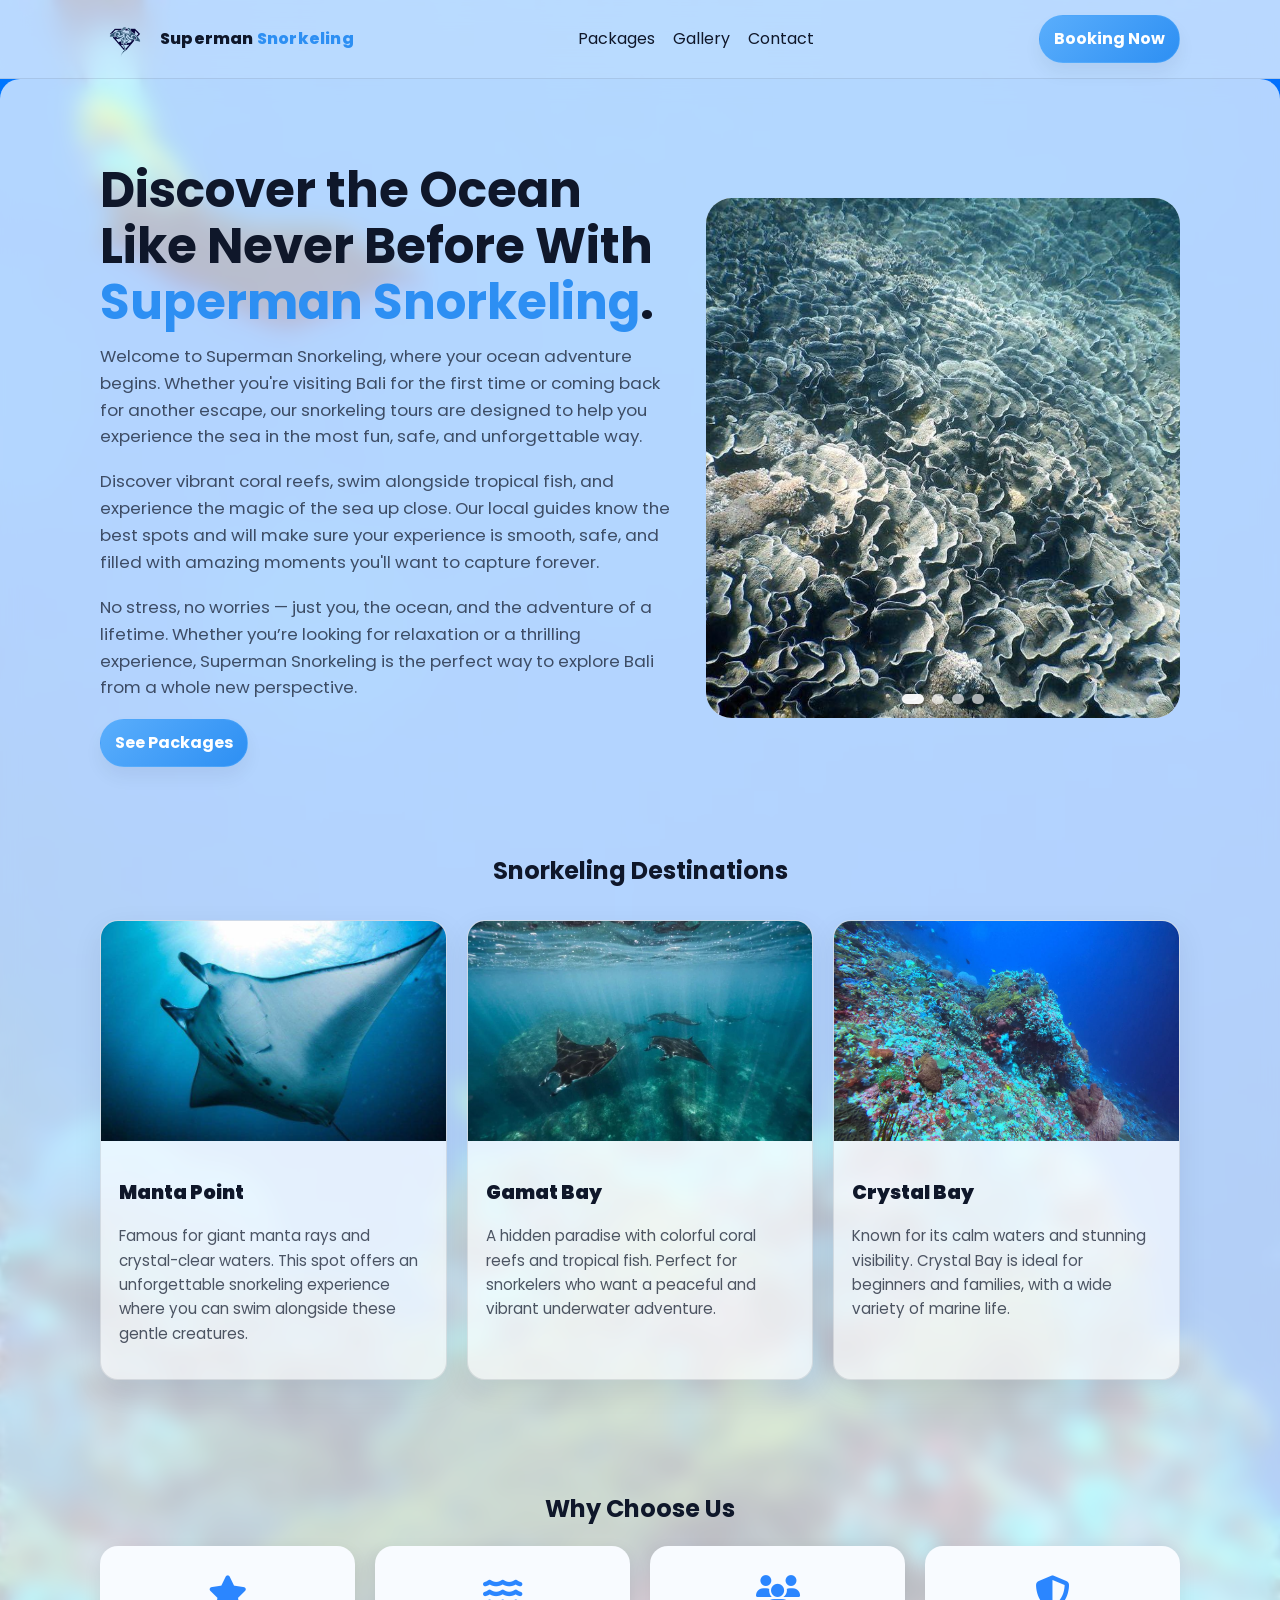
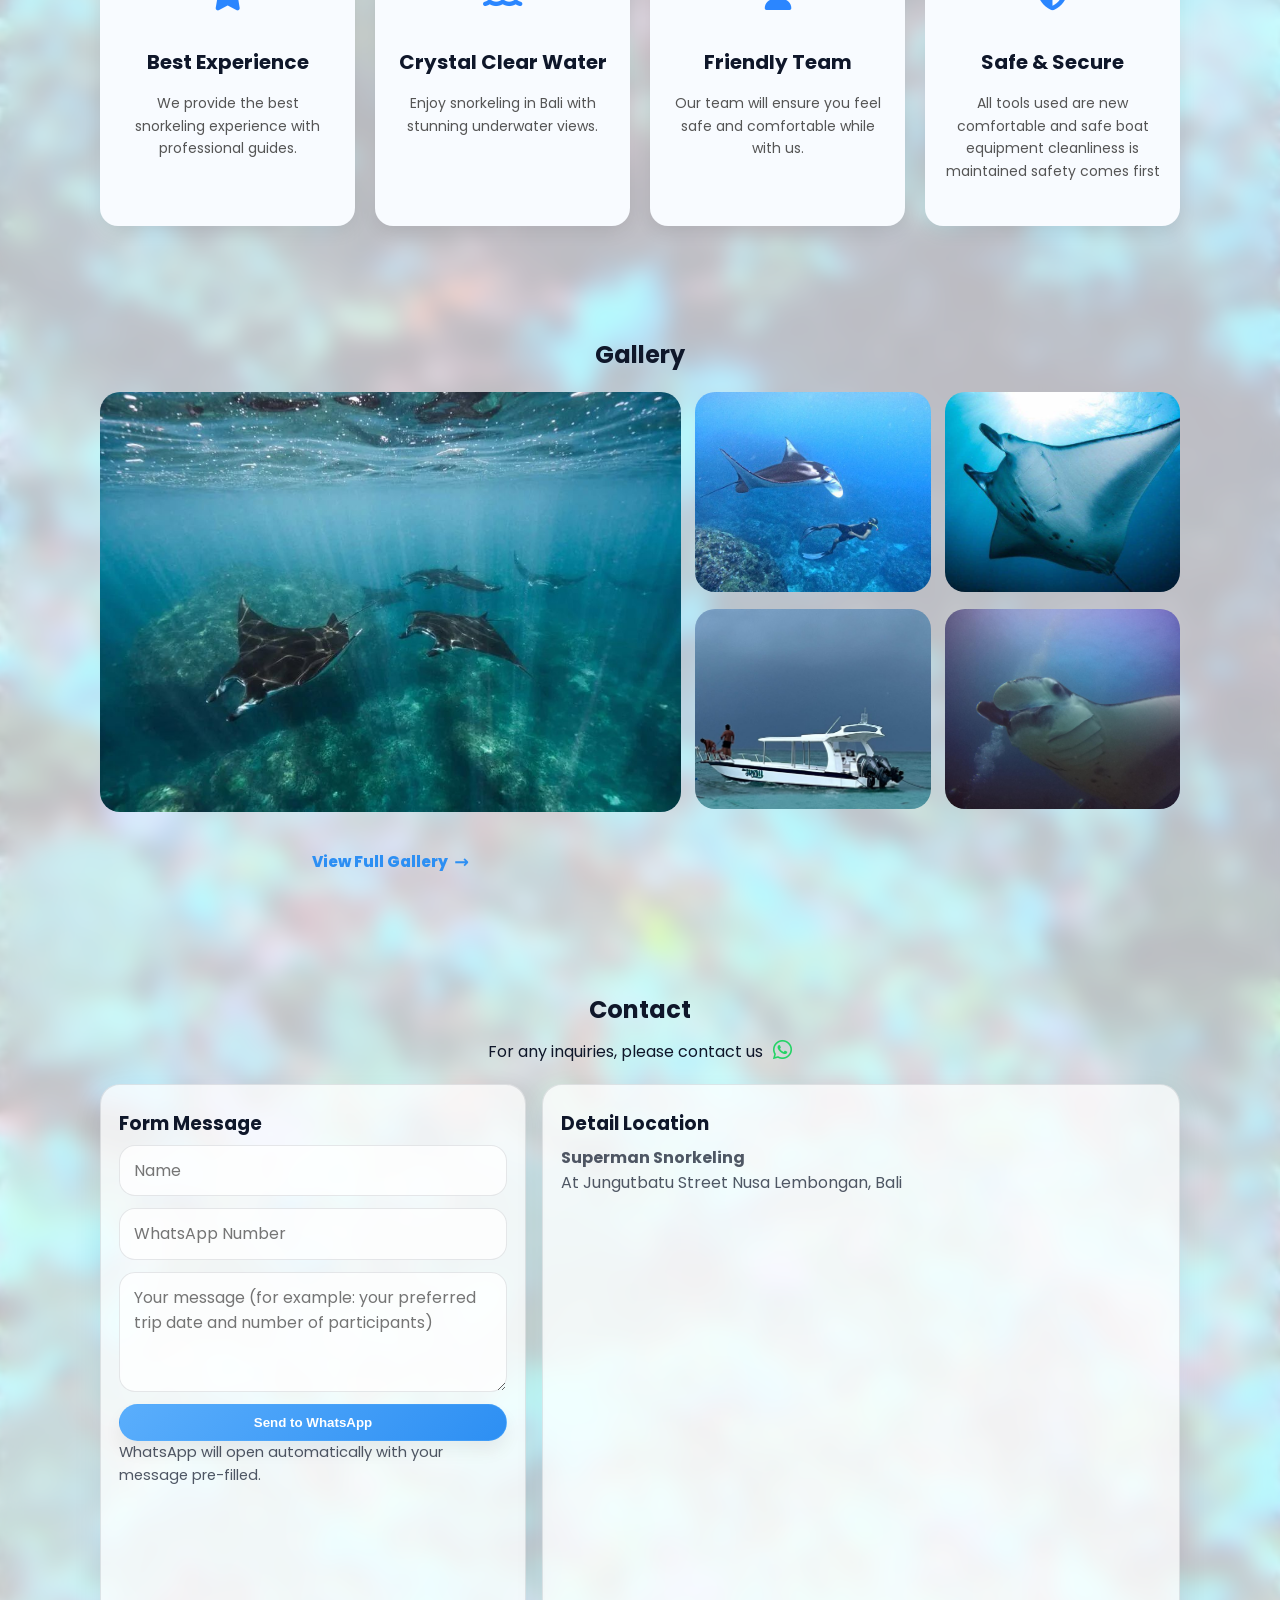
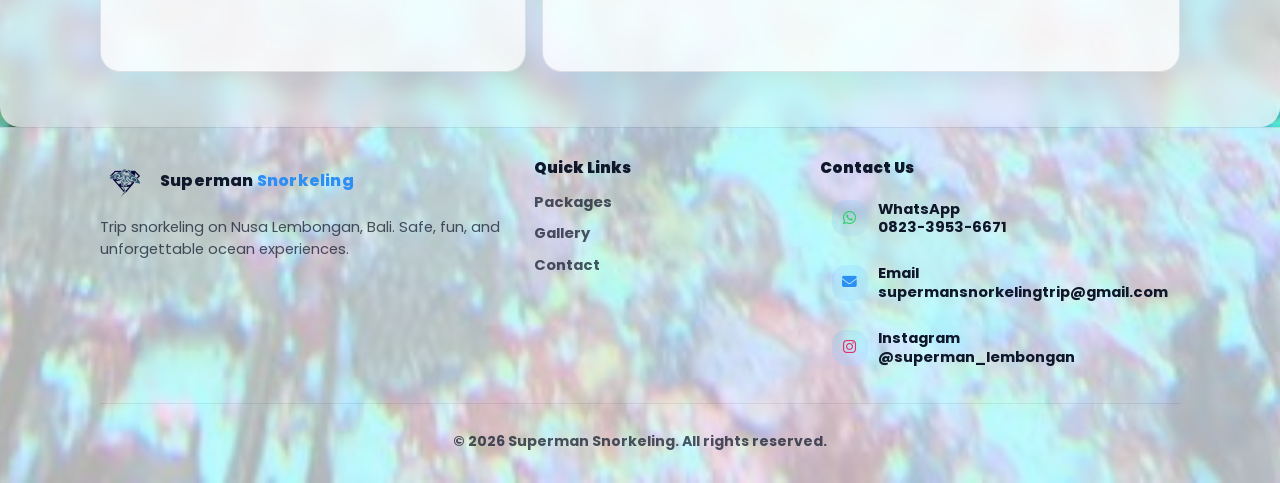
==== index.html @ cbe4c1d8 "another commit" ====
<!DOCTYPE html>
<html lang="id">
<head>
  <meta charset="UTF-8" />
  <meta name="viewport" content="width=device-width, initial-scale=1.0" />
  <title>Superman Snorkeling </title>
  <meta name="description" content="Superman Snorkeling menyediakan trip snorkeling di Nusa Lembongan, Bali." />
  <link rel="stylesheet" href="style.css" />
  <link rel="stylesheet" href="https://cdnjs.cloudflare.com/ajax/libs/font-awesome/6.5.0/css/all.min.css">
  <link rel="preconnect" href="https://fonts.googleapis.com">
  <link rel="preconnect" href="https://fonts.gstatic.com" crossorigin>
  <link href="https://fonts.googleapis.com/css2?family=Poppins:wght@400;600;700;800&display=swap" rel="stylesheet">

</head>
<body>
  <header>
    <div class="container">
      <div class="nav">
        <a class="brand" href="#home" aria-label="Superman Snorkeling">
          <span class="logo" aria-hidden="true">
            <img src="image/IMG_1567.PNG" alt="Superman Snorkeling Logo" width="40" height="40">
          </span>
          <span>
            Superman <span class="brand-accent">Snorkeling</span>
          </span>
        </a>

        <nav aria-label="Navigasi">
          <ul>
            <li><a href="packages.html">Packages</a></li>
            <li><a href="gallery.html">Gallery</a></li>
            <li><a href="#contact">Contact</a></li>
          </ul>
        </nav>

        <div class="actions">
          <a class="btn primary" href="#contact">Booking Now</a>
          <button class="btn icon menu-toggle" id="menuToggle" aria-label="Buka menu" aria-expanded="false">
            <span aria-hidden="true">☰</span>
          </button>
        </div>
      </div>

      <div class="mobile-menu" id="mobileMenu">
        <a href="packages.html">Packages</a>
        <a href="gallery.html">Gallery</a>
        <a href="#contact">Contact</a>
      </div>
    </div>
  </header>

  <main id="home">
    <!-- HERO -->
    <section class="hero">
      <div class="container">
        <div class="hero-grid">
          <div class="hero-text">
            <h1>Discover the Ocean Like Never Before With <span class="hero-accent">Superman Snorkeling</span>.</h1>

            <p class="lead">Welcome to Superman Snorkeling, where your ocean adventure begins. Whether you're visiting Bali for the first time or coming back for another escape, our snorkeling tours are designed to help you experience the sea in the most fun, safe, and unforgettable way.</p> 
            <p class="lead">Discover vibrant coral reefs, swim alongside tropical fish, and experience the magic of the sea up close. Our local guides know the best spots and will make sure your experience is smooth, safe, and filled with amazing moments you'll want to capture forever.</p>
            <p class="lead">No stress, no worries — just you, the ocean, and the adventure of a lifetime. Whether you’re looking for relaxation or a thrilling experience, Superman Snorkeling is the perfect way to explore Bali from a whole new perspective.</p>
           
            <div class="hero-cta">
              <a class="btn primary" href="packages.html">See Packages</a>
            </div>
          </div>

         
          <div class="hero-slider">
            <div class="slides">
              <img src="image/satu.jpeg" alt="Snorkeling in Nusa Lembongan" class="active">
              <img src="image/dua.jpeg" alt="Crystal clear water snorkeling">
              <img src="image/tiga.jpeg" alt="Snorkeling with fish and coral reefs">
              <img src="image/empat.jpeg" alt="Boat trip snorkeling experience">
            </div>

            <div class="dots"></div>
          </div>
        </div>

      </div>
    </section>


<!--TEMPAT-->

    <!-- DESTINATIONS -->
    <section id="destinations" class="section">
      <div class="container">
        
        <div class="section-title">
          <h2>Snorkeling Destinations</h2>
        </div>

        <div class="destinations-grid">

          <!-- Card 1 -->
          <div class="destination-card">
            <img src="image/empat.jpeg" alt="Manta Point">
            <div class="destination-content">
              <h3>Manta Point</h3>
              <p>
                Famous for giant manta rays and crystal-clear waters. This spot offers
                an unforgettable snorkeling experience where you can swim alongside these gentle creatures.
              </p>
            </div>
          </div>

          <!-- Card 2 -->
          <div class="destination-card">
            <img src="image/tiga.jpeg" alt="Gamat Bay">
            <div class="destination-content">
              <h3>Gamat Bay</h3>
              <p>
                A hidden paradise with colorful coral reefs and tropical fish.
                Perfect for snorkelers who want a peaceful and vibrant underwater adventure.
              </p>
            </div>
          </div>

          <!-- Card 3 -->
          <div class="destination-card">
            <img src="image/sembilan.jpeg" alt="Crystal Bay">
            <div class="destination-content">
              <h3>Crystal Bay</h3>
              <p>
                Known for its calm waters and stunning visibility. Crystal Bay is ideal
                for beginners and families, with a wide variety of marine life.
              </p>
            </div>
          </div>

        </div>

      </div>
    </section>


    <!--WHY CHOOSE US-->
    <section id="Why">
      <div class="container">
          <div class="section-title">
            <div>
              <h2>Why Choose Us</h2>
            </div>
          </div>

        <div class="why-container">
          <div class="why-box">
            <i class="fas fa-star"></i>
            <h3>Best Experience</h3>
            <p>We provide the best snorkeling experience with professional guides.</p>
          </div>

          <div class="why-box">
            <i class="fas fa-water"></i>
            <h3>Crystal Clear Water</h3>
            <p>Enjoy snorkeling in Bali with stunning underwater views.</p>
          </div>

          <div class="why-box">
            <i class="fas fa-users"></i>
            <h3>Friendly Team</h3>
            <p>Our team will ensure you feel safe and comfortable while with us.</p>
          </div>

          <div class="why-box">
            <i class="fas fa-shield-alt"></i>
            <h3>Safe & Secure</h3>
            <p>All tools used are new comfortable and safe boat equipment cleanliness is maintained safety comes first            </p>
          </div>
      </div>
    </section>

    <!-- GALLERY -->
    <section id="gallery">
      <div class="container">
        <div class="section-title">
          <div>
            <h2>Gallery</h2>
          </div>
        </div>

        <div class="gallery">
          <div class="big">
            <img src="image/tiga.jpeg" alt="Main snorkeling photo in Nusa Lembongan">
          </div>

          <div class="gallery-smalls">
            <div class="small">
              <img src="image/dua.jpeg" alt="Snorkeling photo 2">
            </div>

            <div class="small">
              <img src="image/empat.jpeg" alt="Snorkeling photo 7">
            </div>

            <div class="small">
              <img src="image/lima.jpeg" alt="Snorkeling photo 7">
            </div>

            <div class="small">
              <img src="image/enam.jpeg" alt="Snorkeling photo 6">
            </div>

          </div>

          <div class="center-btn">
            <a class="gallery-link" href="gallery.html">
              View Full Gallery <span aria-hidden="true">→</span>
            </a>
          </div>


        </div>
      </div>
    </section>


    <!-- CONTACT -->
    <section id="contact">
      <div class="container">
        <div class="section-title">
          <div>
            <h2>Contact</h2>
            <div class="contact-subtitle">
              <p>For any inquiries, please contact us</p>
              <a href="https://wa.me/6282339536671" target="_blank" class="wa-icon">
                 <i class="fa-brands fa-whatsapp"></i>
              </a>
            </div>
          </div>
        </div>

        <div class="contact">
          
          <div class="card">
            <h3>Form Message</h3>
            <form id="contactForm">
              <input name="name" placeholder="Name" required />
              <input name="phone" placeholder="WhatsApp Number" required />
              <textarea name="message" placeholder="Your message (for example: your preferred trip date and number of participants)" required></textarea>
              <button class="btn primary" type="submit">Send to WhatsApp</button>
            </form>
            <p class="hint">WhatsApp will open automatically with your message pre-filled.</p>
          </div>

          <div class="card">
            <h3>Detail Location</h3>
            <p class="muted"><b>Superman Snorkeling</b></p>
            <p class="muted"> At Jungutbatu Street Nusa Lembongan, Bali</p>
            <div class="map-box">
              <iframe src="https://www.google.com/maps/embed?pb=!1m17!1m12!1m3!1d3944.2628666536066!2d115.44621987501456!3d-8.666532191381044!2m3!1f0!2f0!3f0!3m2!1i1024!2i768!4f13.1!3m2!1m1!2zOMKwMzknNTkuNSJTIDExNcKwMjYnNTUuNyJF!5e0!3m2!1sid!2sid!4v1767708345465!5m2!1sid!2sid" 
              width="600" 
              height="450" 
              style="border:0;" 
              allowfullscreen=""
              loading="lazy" 
              referrerpolicy="no-referrer-when-downgrade">
              </iframe>
            </div>
          </div>
        </div>
      </div>
    </section>
  </main>

  <footer class="footer">
        <div class="container">

          <div class="footer-grid">

            <!-- LEFT: BRAND -->
            <div class="footer-brand">
              <div class="brand">
                <span class="logo" aria-hidden="true">
                  <img src="image/IMG_1567.PNG" alt="Superman Snorkeling Logo" width="40" height="40">
                </span>
                <span>Superman <span class="brand-accent">Snorkeling</span></span>
              </div>
              <p class="footer-desc">
                Trip snorkeling on Nusa Lembongan, Bali. Safe, fun, and unforgettable ocean experiences.
              </p>
            </div>

            <!-- MIDDLE: QUICK LINKS -->
            <div class="footer-links">
              <h4>Quick Links</h4>
              <a href="packages.html">Packages</a>
              <a href="gallery.html">Gallery</a>
              <a href="#contact">Contact</a>
            </div>

            <!-- RIGHT: CONTACT -->
            <div class="footer-contact">
              <h4>Contact Us</h4>

              <a class="footer-item" href="https://wa.me/6282339536671" target="_blank" rel="noopener">
                <span class="footer-icon"><i class="fa-brands fa-whatsapp"></i></span>
                <span><b>WhatsApp</b><br>0823-3953-6671</span>
              </a>

              <a class="footer-item" href="mailto:supermansnorkelingtrip@gmail.com">
                <span class="footer-icon"><i class="fa-solid fa-envelope"></i></span>
                <span><b>Email</b><br>supermansnorkelingtrip@gmail.com</span>
              </a>

              <a class="footer-item" href="https://www.instagram.com/superman_lembongan?igsh=b2J5N3ZzbThrOWJj&utm_source=qr" target="_blank" rel="noopener">
                <span class="footer-icon"><i class="fa-brands fa-instagram"></i></span>
                <span><b>Instagram</b><br>@superman_lembongan</span>
              </a>

            </div>
          </div>

          <div class="footer-bottom">
            <p>© <span id="year"></span> Superman Snorkeling. All rights reserved.</p>
          </div>

        </div>
  </footer>

  <script src="script.js"></script>
</body>
</html>
---- style.css ----
/* ===== Base ===== */
:root{
  --bg: #f7fbff;
  --card: rgba(255,255,255,.75);
  --stroke: rgba(15, 23, 42, .10);
  --text: #0f172a;
  --muted: rgba(15, 23, 42, .72);
  --primary: #5aaefc; /* soft blue */
  --primary-2: #2d8ff3;
  --accent: #a9dbff;
  --shadow: 0 10px 30px rgba(15,23,42,.08);
  --radius: 20px;
  --max: 1120px;
}
*{box-sizing:border-box}
html{scroll-behavior:smooth}
body{
  margin:0;
  font-family: 'Poppins', ui-sans-serif, system-ui, -apple-system, Segoe UI, Roboto, Helvetica, Arial;
  color:var(--text);
  background-image: url("image/sembilan.jpeg");
  background-size: cover;
  background-position: center;
  background-repeat: no-repeat;
  line-height:1.6;
}
main{
  backdrop-filter: blur(10px);
  background: rgba(255,255,255,0.7);
  border-radius: 20px;
}
a{color:inherit; text-decoration:none}
.container{max-width:var(--max); margin:0 auto; padding:0 20px}

.brand-accent{color: var(--primary-2)}
.hero-accent{color: var(--primary-2)}
.muted{color: var(--muted)}

/* ===== Header ===== */
header{
  position: sticky;
  top:0;
  z-index:50;
  backdrop-filter: blur(14px);
  background: rgba(247, 251, 255, .75);
  border-bottom: 1px solid var(--stroke);
}
.nav{
  display:flex;
  align-items:center;
  justify-content:space-between;
  gap:12px;
  padding:14px 0;
}
.brand{
  display:flex;
  align-items:center;
  gap:10px;
  font-weight:800;
  letter-spacing:.2px;
}
.logo {
  width: 50px;
  height: 50px;
  border-radius: 12px;
  place-items: center;
  overflow: hidden; 
}

.logo img {
  width: 100%;
  height: 100%;
  object-fit: cover;
  display: block;
}


.actions{display:flex; align-items:center; gap:10px}
.btn{
  display:inline-flex; align-items:center; justify-content:center;
  padding:10px 14px;
  border-radius:999px;
  border:1px solid var(--stroke);
  background: rgba(255,255,255,.8);
  box-shadow: 0 10px 18px rgba(15,23,42,.06);
  font-weight:700;
  transition:.2s ease;
  cursor:pointer;
}
.btn:hover{transform: translateY(-1px)}
.btn.primary{
  border-color: rgba(90,174,252,.35);
  background: linear-gradient(135deg, var(--primary), var(--primary-2));
  color: #fff;
}
.btn.icon{width:44px; height:44px; padding:0}
.btn:focus{outline: 3px solid rgba(90,174,252,.25); outline-offset:2px}

/* ===== Mobile menu ===== */
.menu-toggle{display:none}
.mobile-menu{display:none; padding: 0 0 14px}
.mobile-menu a{
  display:block;
  padding: 12px 12px;
  border:1px solid var(--stroke);
  border-radius: 14px;
  margin-top:10px;
  background: rgba(255,255,255,.75);
  font-weight:700;
  color: var(--muted);
}
.mobile-menu.open{display:block}

.mobile-menu a:hover{
  color: var(--text);
}


/* ===== Hero ===== */
.hero{padding: 70px 0 30px}
.hero-grid{
  display:grid;
  grid-template-columns: 1.1fr .9fr;
  gap: 26px;
  align-items:center;
}
.badge{
  display:inline-flex; align-items:center; gap:8px;
  padding: 8px 12px;
  border-radius: 999px;
  border:1px solid rgba(90,174,252,.35);
  background: rgba(255,255,255,.7);
  color: rgba(15,23,42,.75);
  font-weight:700;
  width:fit-content;
}
.badge.pill{border-color: var(--stroke)}
.pill-row{margin-top:14px; display:flex; gap:10px; flex-wrap:wrap}

h1{font-size: clamp(2rem, 3.8vw, 3.2rem); line-height:1.15; margin:14px 0 12px}
.lead{font-size: 1.05rem; color: var(--muted); margin: 0 0 18px}
.hero-cta{display:flex; flex-wrap:wrap; gap:10px; margin-top: 12px}
.hero-card{
  border: 1px solid var(--stroke);
  background: var(--card);
  border-radius: var(--radius);
  box-shadow: var(--shadow);
  padding: 18px;
  position:relative;
  overflow:hidden;
}
.hero-card h3{margin:0 0 6px}
.hero-card p{margin:0; color: var(--muted)}
.hero-card:before{
  content:"";
  position:absolute; inset:-80px -80px auto auto;
  width: 220px; height: 220px;
  background: radial-gradient(circle at 30% 30%, rgba(90,174,252,.55), transparent 60%);
  filter: blur(2px);
}
.stats{display:grid; grid-template-columns: repeat(3, 1fr); gap: 10px; margin-top: 14px}
.stat{
  border:1px solid var(--stroke);
  background: rgba(255,255,255,.75);
  border-radius: 16px;
  padding: 12px;
}
.stat b{font-size: 1.05rem}
.stat span{display:block; color: var(--muted); font-weight:600; font-size:.9rem}

.hero-slider{
  position: relative;
  width: 100%;
  height: 520px;
  border-radius: 26px;
  overflow: hidden;
  background: #fff; /* fallback */
}

.hero-slider .slides{
  position: relative;
  width: 100%;
  height: 100%;
}

.hero-slider img{
  position: absolute;
  inset: 0;
  width: 100%;
  height: 100%;
  object-fit: cover;
  opacity: 0;
  transition: opacity .6s ease;
}

.hero-slider img.active{
  opacity: 1;
}

.hero-slider img:first-child{
  opacity: 1; /* fallback */
}


/* ===== Sections ===== */
section{padding: 55px 0}
.section-title{
  width: 100%;
  display: flex;
  flex-direction: column;
  align-items: center;
  justify-content: center;
  gap: 6px;
  margin-bottom: 18px;
  text-align: center;
}

.section-title h2,
.section-title p{
  margin: 0;
  text-align: center;
}


.grid{display:grid; grid-template-columns: repeat(3, 1fr); gap: 16px}
.card{
  border:1px solid var(--stroke);
  background: rgba(255,255,255,.75);
  border-radius: var(--radius);
  box-shadow: var(--shadow);
  padding: 18px;
  transition:.2s ease;
}
.card:hover{transform: translateY(-2px)}
.icon{
  width: 44px; height: 44px;
  border-radius: 16px;
  background: linear-gradient(135deg, rgba(90,174,252,.35), rgba(169,219,255,.55));
  border:1px solid rgba(255,255,255,.65);
  display:grid; place-items:center;
  margin-bottom: 10px;
}
.card h3{margin: 6px 0 6px}
.card p{margin:0; color: var(--muted)}


.hero-text{
  max-width: 640px;
}


.slide-btn{
  position: absolute;
  top: 50%;
  transform: translateY(-50%);
  width: 46px;
  height: 46px;
  border-radius: 999px;
  border: 1px solid rgba(255,255,255,.45);
  background: rgba(255,255,255,.65);
  font-size: 30px;
  font-weight: 800;
  cursor: pointer;
  display: flex;
  align-items: center;
  justify-content: center;
  backdrop-filter: blur(10px);
  transition: 0.2s ease;
  z-index: 10; 
  line-height: 1;
  padding: 0;
}

.slide-btn.prev{
  left: 16px;
}

.slide-btn.next{
  right: 16px;
}

.slide-btn:hover{
  background: rgba(255,255,255,.95);
  transform: translateY(-50%) scale(1.06);
}
/* ===== Dots ===== */
.dots{
  position:absolute;
  bottom: 14px;
  left: 0;
  right: 0;
  display:flex;
  justify-content:center;
  gap:8px;
  z-index: 10;
}

.dots button{
  width: 10px;
  height: 10px;
  border-radius: 999px;
  border: 0;
  background: rgba(255,255,255,.65);
  cursor:pointer;
  transition:.2s ease;
}

.dots button.active{
  width: 22px;
  background: rgba(255,255,255,.95);
}


@media (max-width: 920px){
  .hero-slider{
    height: 320px;
  }
}


/* ===== Packages ===== */

.packages{
  display:grid;
  grid-template-columns: repeat(3, minmax(0, 1fr));
  gap: 18px;
  align-items: stretch;
}

.card.package{
  border: 1px solid rgba(15,23,42,.08); 
  background: rgba(255,255,255,.72);
  backdrop-filter: blur(10px);
  border-radius: 22px;
  box-shadow: 0 18px 50px rgba(15,23,42,.08);
  padding: 22px;
  display:flex;
  flex-direction: column;
  position: relative;
  transition: transform .18s ease, box-shadow .18s ease, border-color .18s ease;
}

.card.package:hover{
  transform: translateY(-4px);
  box-shadow: 0 22px 70px rgba(15,23,42,.12);
  border-color: rgba(90,174,252,.35);
}

.card.package h3{
  margin: 4px 0 6px;
  font-size: 1.1rem;
  line-height: 1.3;
  font-weight: 800;
  word-break: break-word;

  /* ini yang penting */
  max-width: calc(100% - 115px); 
}



.card.package .muted{
  margin: 0 0 14px;
  font-weight: 600;
}

.price{
  font-size: 2rem;
  font-weight: 900;
  margin: 8px 0 14px;
  letter-spacing: -0.5px;
}

.package ul{
  margin: 0;
  padding-left: 18px;
  color: var(--muted);
  font-weight: 600;
  flex-grow: 1; 
}

.package ul li{
  margin-bottom: 8px;
}

.tag{
  position:absolute;
  top: 16px;
  right: 16px;
  padding: 6px 12px;
  border-radius: 999px;
  font-weight: 800;
  font-size: .78rem;
  background: rgba(90,174,252,.14);
  border: 1px solid rgba(90,174,252,.22);
  color: rgba(15,23,42,.72);
  backdrop-filter: blur(8px);
}

.card-actions{
  margin-top: 18px;
  display:flex;
}

.card-actions .btn{
  width: 100%;
  justify-content: center;
  padding: 12px 16px;
  border-radius: 14px;
  font-size: .95rem;
}

.package-details{
  margin-top: 14px;
  border-top: 1px solid rgba(15,23,42,.08);
  padding-top: 10px;
}

.package-details summary{
  cursor: pointer;
  font-weight: 800;
  color: var(--primary-2);
  list-style: none;
  display:flex;
  align-items:center;
  justify-content:space-between;
}

.package-details summary::after{
  content: "＋";
  font-weight: 900;
  font-size: 18px;
  transition: .2s ease;
}

.package-details[open] summary::after{
  content: "－";
}

.details-content{
  margin-top: 12px;
  color: var(--muted);
}

.details-content h4{
  margin: 12px 0 8px;
  font-size: 0.95rem;
  font-weight: 900;
  color: var(--text);
}

.details-content ul{
  margin: 0 0 12px;
  padding-left: 18px;
}


.modal{
  border: none;
  border-radius: 18px;
  padding: 0;
  max-width: 540px;
  width: 92%;
  box-shadow: 0 30px 90px rgba(0,0,0,0.25);
}

.modal::backdrop{
  background: rgba(0,0,0,0.55);
}

.modal-box{
  padding: 22px;
  background: white;
  border-radius: 18px;
}

.close-modal{
  width: 100%;
  padding: 12px;
  border: none;
  border-radius: 12px;
  background: var(--primary-2);
  color: white;
  font-weight: 800;
  cursor: pointer;
}

.close-modal:hover{
  opacity: .9;
}

.details-btn{
  background: none;
  border: none;
  color: var(--primary-2);
  font-weight: 800;
  cursor: pointer;
  padding: 0;
  margin-top: 12px;
}

.details-btn:hover{
  text-decoration: underline;
  text-underline-offset: 4px;
}


.note{
  font-size: 0.9rem;
  font-weight: 700;
  color: rgba(15,23,42,.65);
}

/* Responsive */
@media (max-width: 980px){
  .packages{
    grid-template-columns: repeat(2, minmax(0,1fr));
  }
}

@media (max-width: 640px){
  .packages{
    grid-template-columns: 1fr;
  }
}

/* =========================
   GALLERY (COMPACT)
========================= */
.gallery{
  display: grid;
  grid-template-columns: 1.2fr 1fr;
  gap: 14px;
  align-items: stretch;
}

/* gambar besar & kecil langsung jadi container */
.gallery .big,
.gallery .small{
  border-radius: 20px;
  overflow: hidden;
}

/* tinggi biar seimbang */
.gallery .big{
  height: 420px;
}

.gallery .small{
  height: 200px;
}

/* grid kecil */
.gallery-smalls{
  display: grid;
  grid-template-columns: repeat(2, 1fr);
  gap: 14px;
}

/* gambar full */
.gallery img{
  width: 100%;
  height: 100%;
  object-fit: cover;
  display: block;
  transition: transform .3s ease;
}

/* hover zoom */
.gallery .big:hover img,
.gallery .small:hover img{
  transform: scale(1.05);
}


/* Link */
.gallery-link {
  display: inline-flex;
  align-items: center;
  gap: 6px;
  padding: 4px 0;
  font-weight: 800;
  font-size: 0.95rem;
  color: var(--primary-2);
  transition: 0.2s ease;
}

.gallery-link span {
  font-size: 1.1rem;
  transition: 0.2s ease;
}

.gallery-link:hover {
  color: var(--text);
  text-decoration: underline;
  text-underline-offset: 5px;
}

.gallery-link:hover span {
  transform: translateX(3px);
}

/* =========================
   RESPONSIVE
========================= */
@media(max-width: 920px){
  .gallery{
    grid-template-columns: 1fr;
  }

  .gallery .big{
    height: 280px;
  }

  .gallery .small{
    height: 180px;
  }
}

@media(max-width: 520px){
  .gallery-smalls{
    grid-template-columns: 1fr;
  }

  .gallery .small{
    height: 220px;
  }
}@media(max-width: 920px){
  .gallery{
    grid-template-columns: 1fr;
  }

  .gallery .big{
    height: 280px;
  }

  .gallery .small{
    height: 180px;
  }
}

@media(max-width: 520px){
  .gallery-smalls{
    grid-template-columns: 1fr;
  }

  .gallery .small{
    height: 220px;
  }
}



/* ===== Contact ===== */
.contact{display:grid; grid-template-columns: 1fr 1fr; gap: 16px}
form{display:grid; gap: 12px}
input, textarea{
  width:100%;
  padding: 12px 14px;
  border-radius: 16px;
  border:1px solid var(--stroke);
  background: rgba(255,255,255,.8);
  font: inherit;
}
textarea{min-height: 120px; resize: vertical}
.hint{font-size:.92rem; color: var(--muted); margin-top: 8px}

/* =========================
   FOOTER (COMPACT MODERN)
========================= */
.footer{
  padding: 28px 0 16px; /* lebih kecil */
  border-top: 1px solid rgba(15,23,42,.08);
  background: rgba(247, 251, 255, .65);
}

.footer-grid{
  display: grid;
  grid-template-columns: 1.4fr .9fr 1.2fr;
  gap: 18px; /* lebih rapat */
  align-items: start;
}

.footer-desc{
  margin-top: 10px;
  max-width: 46ch;
  color: var(--muted);
  font-size: 0.92rem; /* kecilin */
  line-height: 1.5;
}

/* Titles */
.footer-links h4,
.footer-contact h4{
  margin: 0 0 10px;
  font-size: 0.95rem; /* lebih kecil */
  font-weight: 900;
}

/* Links */
.footer-links a{
  display: block;
  margin-bottom: 8px;
  color: var(--muted);
  font-weight: 700;
  font-size: 0.92rem;
  transition: .2s ease;
}

.footer-links a:hover{
  color: var(--text);
  transform: translateX(3px);
}

/* Contact items */
.footer-item{
  display: flex;
  align-items: center;
  gap: 10px;
  padding: 9px 12px; /* lebih kecil */
  border-radius: 16px;
  margin-bottom: 10px;
  transition: .2s ease;
}

.footer-item:hover{
  transform: translateY(-1px);
}

/* Icon box */
.footer-icon{
  width: 36px; /* lebih kecil */
  height: 36px;
  border-radius: 14px;
  display: grid;
  place-items: center;
  flex-shrink: 0;

  background: linear-gradient(
    135deg,
    rgba(90,174,252,.18),
    rgba(169,219,255,.35)
  );

  font-size: 18px;
  color: var(--primary-2);
}

/* optional brand icon colors */
.footer-item .fa-whatsapp{ color: #25D366; }
.footer-item .fa-instagram{ color: #E1306C; }
.footer-item .fa-envelope{ color: var(--primary-2); }

.footer-item span{
  color: var(--text);
  font-weight: 700;
  font-size: 0.92rem;
  line-height: 1.25;
}

/* Bottom */
.footer-bottom{
  margin-top: 18px;
  padding-top: 12px;
  border-top: 1px solid rgba(15,23,42,.08);
  text-align: center;
  color: var(--muted);
  font-weight: 700;
  font-size: 0.88rem; /* lebih kecil */
}

/* Responsive */
@media (max-width: 900px){
  .footer-grid{
    grid-template-columns: 1fr;
    gap: 16px;
  }
}



/* ===== Responsive ===== */
@media (max-width: 920px){
  .hero-grid{grid-template-columns: 1fr}
  .gallery{grid-template-columns:1fr}
  .stats{grid-template-columns: repeat(3, 1fr)}
}

@media (max-width: 780px){
  nav ul{display:none;}
  .menu-toggle{display:inline-flex;}

  .grid{grid-template-columns:1fr}
  .packages{grid-template-columns:1fr}
  .contact{grid-template-columns:1fr}
  .stats{grid-template-columns:1fr}
}

/* DEFAULT UNTUK DESKTOP */
nav ul{
  list-style:none;
  display:flex;
  align-items:center;
  gap:18px;
  padding:0;
  margin:0;
}

.menu-toggle{
  display:none;
}

/* ===== Gallery Page ===== */
.gallery-page-hero{
  padding: 55px 0 20px;
}

.gallery-page-actions{
  display:flex;
  gap:10px;
  flex-wrap:wrap;
  justify-content:flex-end;
}

.gallery-filter{
  display:flex;
  gap:10px;
  flex-wrap:wrap;
  margin-top: 14px;
}

.filter-btn{
  padding: 10px 14px;
  border-radius: 999px;
  border: 1px solid rgba(15,23,42,.10);
  background: rgba(255,255,255,.8);
  font-weight: 800;
  cursor:pointer;
  transition:.2s ease;
}

.filter-btn.active{
  border-color: rgba(90,174,252,.35);
  background: linear-gradient(135deg, var(--primary), var(--primary-2));
  color:#fff;
}

.filter-btn:hover{
  transform: translateY(-1px);
}

/* Masonry grid */
.masonry{
  columns: 4 260px;
  column-gap: 16px;
}

.masonry-item{
  width: 100%;
  border: 0;
  padding: 0;
  margin: 0 0 16px;
  background: transparent;
  cursor: zoom-in;
  break-inside: avoid;
}

.masonry-item img{
  width: 100%;
  height: auto;
  display:block;
  border-radius: 20px;
  border: 1px solid rgba(15,23,42,.08);
  box-shadow: 0 18px 50px rgba(15,23,42,.10);
  transition: transform .25s ease, box-shadow .25s ease;
}

.masonry-item:hover img{
  transform: translateY(-2px) scale(1.01);
  box-shadow: 0 22px 70px rgba(15,23,42,.14);
}

/* Responsive masonry */
@media (max-width: 920px){
  .masonry{ columns: 2 220px; }
}

@media (max-width: 520px){
  .masonry{ columns: 1 100%; }
  .gallery-page-actions{ justify-content:flex-start; }
}

/* ===== Lightbox ===== */
.lightbox{
  position: fixed;
  inset: 0;
  background: rgba(15,23,42,.72);
  display: none;
  align-items: center;
  justify-content: center;
  z-index: 999;
  padding: 24px;
}

.lightbox.open{
  display:flex;
}

.lightbox-img{
  max-width: min(980px, 92vw);
  max-height: 82vh;
  border-radius: 22px;
  box-shadow: 0 30px 90px rgba(0,0,0,.35);
}

.lightbox-close{
  position: absolute;
  top: 18px;
  right: 18px;
  width: 46px;
  height: 46px;
  border-radius: 999px;
  border: 1px solid rgba(255,255,255,.35);
  background: rgba(255,255,255,.18);
  color: #fff;
  font-size: 28px;
  cursor:pointer;
  backdrop-filter: blur(10px);
}

.lightbox-nav{
  position: absolute;
  top: 50%;
  transform: translateY(-50%);
  width: 46px;
  height: 46px;
  border-radius: 999px;
  border: 1px solid rgba(255,255,255,.35);
  background: rgba(255,255,255,.18);
  color: #fff;
  font-size: 30px;
  font-weight: 900;
  cursor:pointer;
  backdrop-filter: blur(10px);
}

.lightbox-nav.prev{ left: 18px; }
.lightbox-nav.next{ right: 18px; }

.lightbox-close:hover,
.lightbox-nav:hover{
  background: rgba(255,255,255,.28);
}

.center-btn{
  margin-top: 18px;
  display:flex;
  justify-content:center;
}


.why {
  padding: 80px 10%;
  background: #fff;
}

.why h2 {
  font-size: 48px;
  font-weight: 800;
  margin-bottom: 50px;
  color: #0b1b3f;
}

.why-container {
  display: grid;
  grid-template-columns: repeat(4, 1fr);
  gap: 20px;
}

.why-box {
  background: #f8fbff;
  padding: 30px 20px;
  border-radius: 18px;
  text-align: center;
  transition: 0.3s;
  box-shadow: 0px 6px 18px rgba(0,0,0,0.08);
}

.why-box i {
  font-size: 35px;
  color: #2b86ff;
  margin-bottom: 15px;
}

.why-box h3 {
  font-size: 20px;
  font-weight: 700;
  margin-bottom: 10px;
}

.why-box p {
  font-size: 14px;
  color: #555;
  line-height: 1.6;
}

.why-box:hover {
  transform: translateY(-8px);
  background: #eaf4ff;
}

@media (max-width: 992px) {
  .why-container {
    grid-template-columns: repeat(2, 1fr);
  }
}

@media (max-width: 600px) {
  .why-container {
    grid-template-columns: 1fr;
  }
}

.contact-subtitle{
  display: flex;
  align-items: center;
  gap: 10px;
  justify-content: center;
  margin-top: 10px;
}

.wa-icon i{
  color: #25D366;
  font-size: 22px;
  transition: 0.3s;
}

.wa-icon i:hover{
  transform: scale(1.2);
  color: #1ebe5c;
}

.contact-subtitle p{
  margin: 0;
}


/* =========================
   DESTINATIONS SECTION
========================= */
.destinations-grid{
  display: grid;
  grid-template-columns: repeat(3, 1fr);
  gap: 20px;
  margin-top: 30px;
}

.destination-card{
  background: rgba(255,255,255,0.65);
  border: 1px solid var(--stroke);
  border-radius: 18px;
  overflow: hidden;
  box-shadow: var(--shadow);
  transition: 0.3s ease;
}

.destination-card img{
  width: 100%;
  height: 220px;
  object-fit: cover;
  display: block;
}

.destination-content{
  padding: 18px;
}

.destination-content h3{
  font-size: 1.2rem;
  font-weight: 900;
  margin-bottom: 8px;
}

.destination-content p{
  font-size: 0.95rem;
  line-height: 1.6;
  color: var(--muted);
}

/* hover */
.destination-card:hover{
  transform: translateY(-5px);
}

/* responsive */
@media(max-width: 920px){
  .destinations-grid{
    grid-template-columns: 1fr;
  }

  .destination-card img{
    height: 240px;
  }
}

.back-btn{
  position: fixed;
  top: 20px;
  left: 20px;
  z-index: 999;
  display: flex;
  align-items: center;
  gap: 10px;
  padding: 10px 14px;
  border-radius: 999px;
  background: rgba(255,255,255,0.7);
  backdrop-filter: blur(10px);
  border: 1px solid rgba(15,23,42,0.12);
  box-shadow: 0 12px 30px rgba(0,0,0,0.12);
  font-weight: 800;
  color: var(--text);
  text-decoration: none;
  transition: 0.2s ease;
}

.back-btn i{
  font-size: 14px;
}

.back-btn:hover{
  transform: translateY(-2px);
  background: rgba(255,255,255,0.9);
}

.back-btn.icon-only{
  width: 42px;
  height: 42px;
  justify-content: center;
  padding: 0;
}
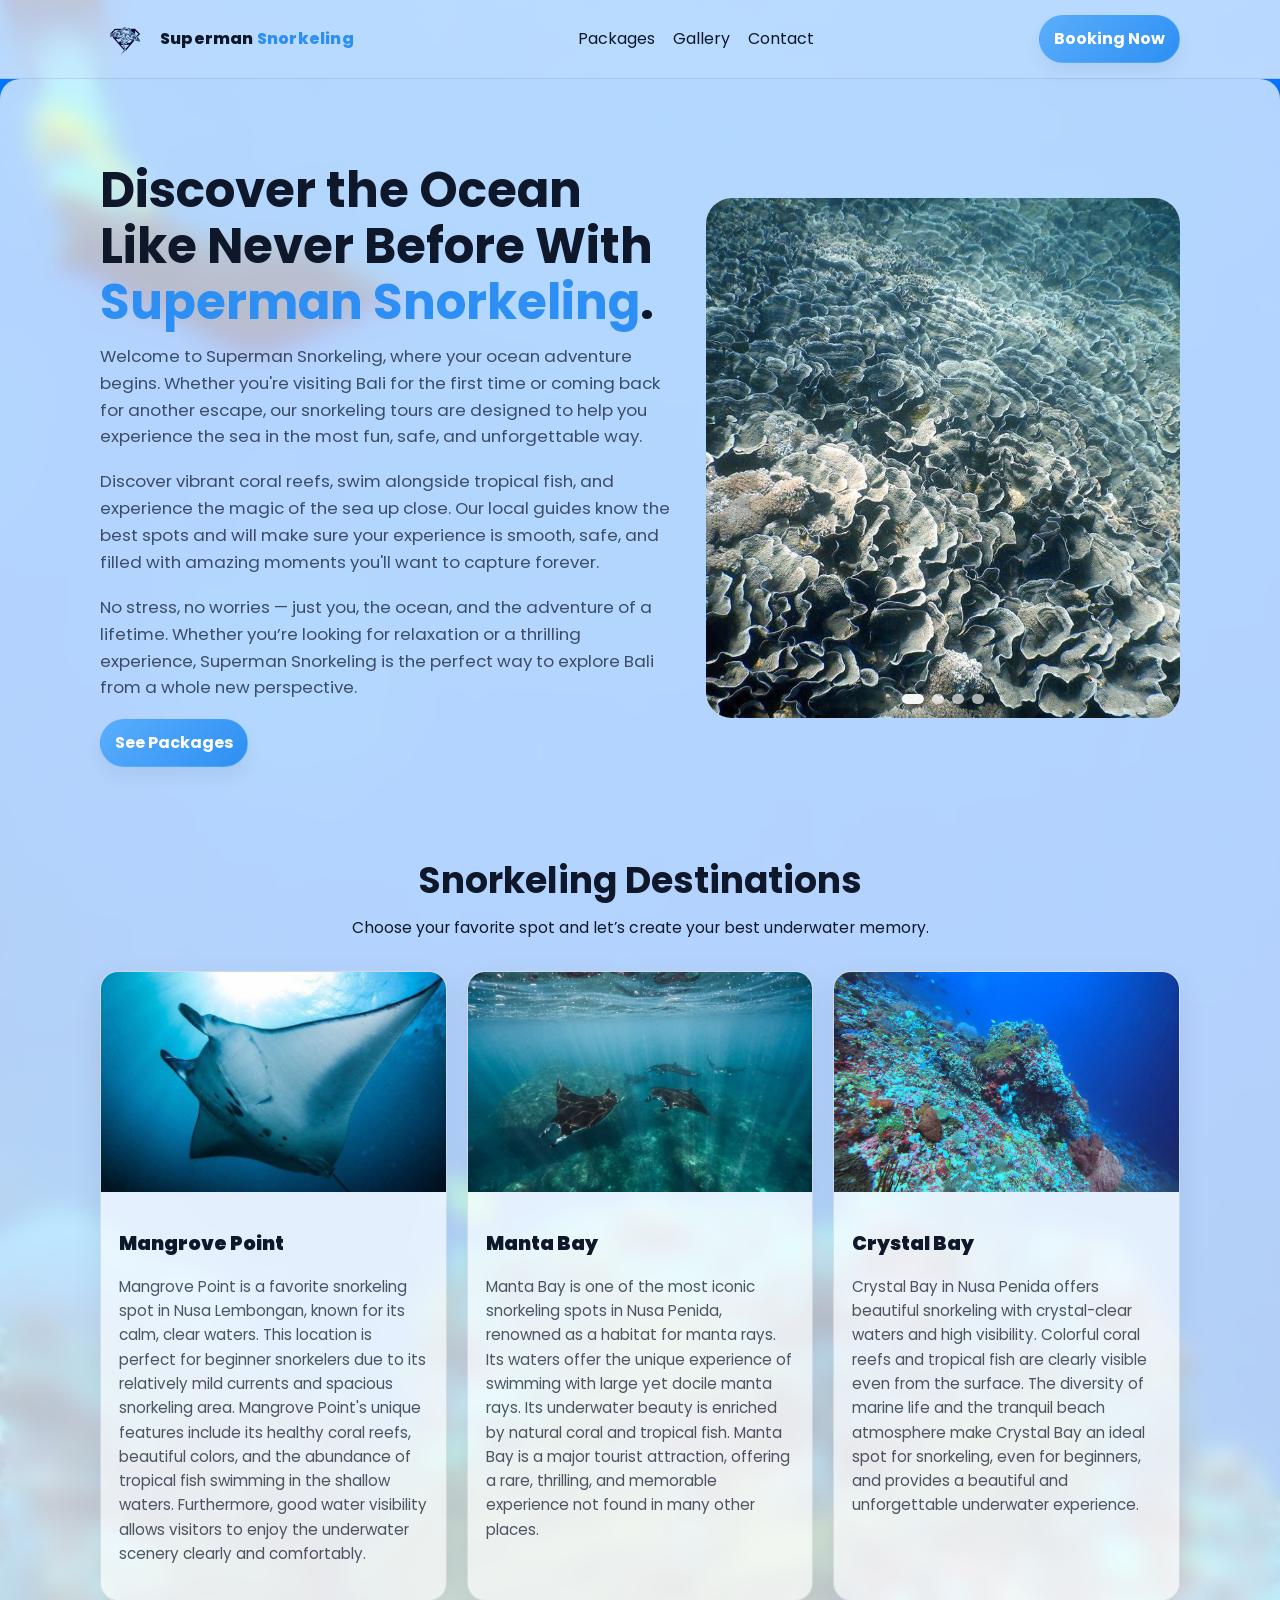
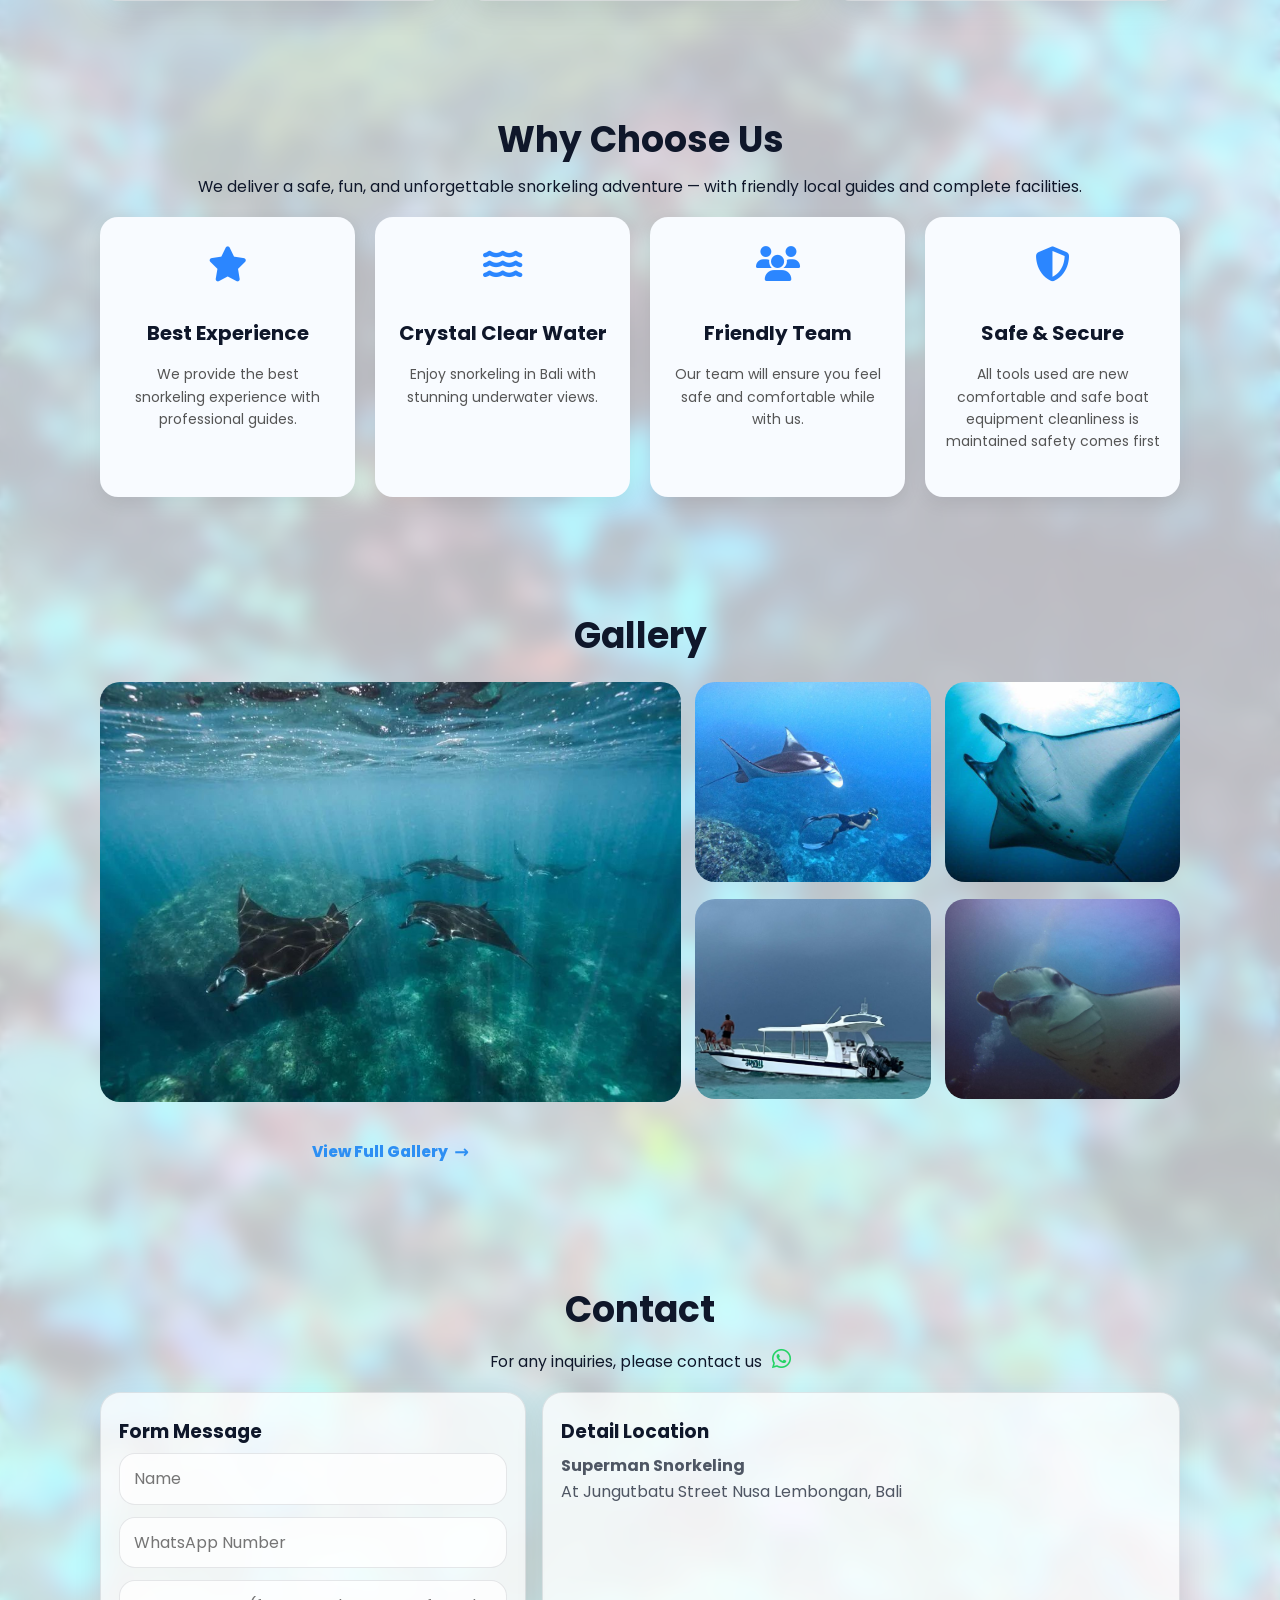
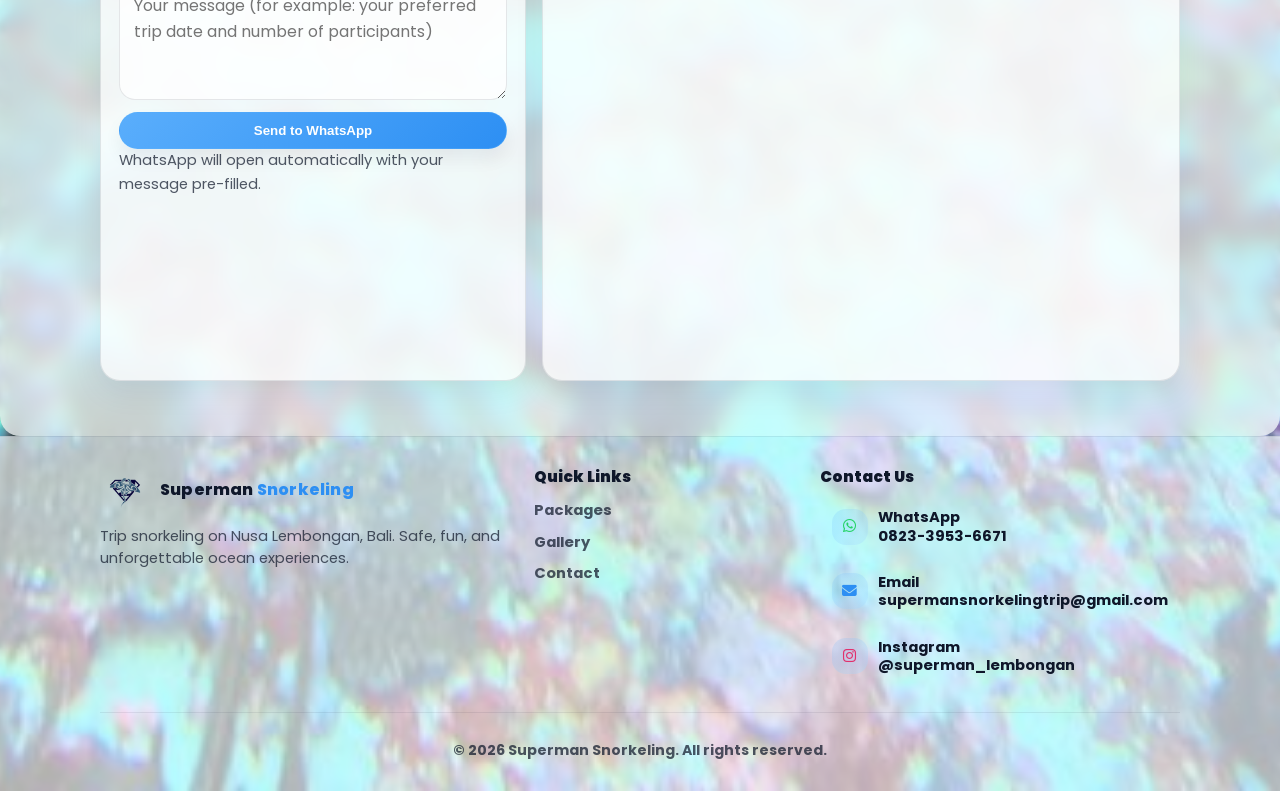
==== commit e744e365: "last" ====
--- a/index.html
+++ b/index.html
@@ -91,30 +91,37 @@
         
         <div class="section-title">
           <h2>Snorkeling Destinations</h2>
+          <p class="section-subtitle">
+            Choose your favorite spot and let’s create your best underwater memory.
+          </p>
         </div>
 
         <div class="destinations-grid">
 
           <!-- Card 1 -->
           <div class="destination-card">
-            <img src="image/empat.jpeg" alt="Manta Point">
+            <img src="image/empat.jpeg" alt="Mangrove Point">
             <div class="destination-content">
-              <h3>Manta Point</h3>
+              <h3>Mangrove Point</h3>
               <p>
-                Famous for giant manta rays and crystal-clear waters. This spot offers
-                an unforgettable snorkeling experience where you can swim alongside these gentle creatures.
+                Mangrove Point is a favorite snorkeling spot in Nusa Lembongan, known for its calm, clear waters. 
+                This location is perfect for beginner snorkelers due to its relatively mild currents and spacious snorkeling area. 
+                Mangrove Point's unique features include its healthy coral reefs, beautiful colors, and the abundance of tropical fish swimming in the shallow waters. 
+                Furthermore, good water visibility allows visitors to enjoy the underwater scenery clearly and comfortably.
               </p>
             </div>
           </div>
 
           <!-- Card 2 -->
           <div class="destination-card">
-            <img src="image/tiga.jpeg" alt="Gamat Bay">
+            <img src="image/tiga.jpeg" alt="Manta Bay">
             <div class="destination-content">
-              <h3>Gamat Bay</h3>
+              <h3>Manta Bay</h3>
               <p>
-                A hidden paradise with colorful coral reefs and tropical fish.
-                Perfect for snorkelers who want a peaceful and vibrant underwater adventure.
+                Manta Bay is one of the most iconic snorkeling spots in Nusa Penida, renowned as a habitat for manta rays. 
+                Its waters offer the unique experience of swimming with large yet docile manta rays. 
+                Its underwater beauty is enriched by natural coral and tropical fish.
+                Manta Bay is a major tourist attraction, offering a rare, thrilling, and memorable experience not found in many other places.
               </p>
             </div>
           </div>
@@ -125,8 +132,9 @@
             <div class="destination-content">
               <h3>Crystal Bay</h3>
               <p>
-                Known for its calm waters and stunning visibility. Crystal Bay is ideal
-                for beginners and families, with a wide variety of marine life.
+                Crystal Bay in Nusa Penida offers beautiful snorkeling with crystal-clear waters and high visibility. 
+                Colorful coral reefs and tropical fish are clearly visible even from the surface. 
+                The diversity of marine life and the tranquil beach atmosphere make Crystal Bay an ideal spot for snorkeling, even for beginners, and provides a beautiful and unforgettable underwater experience.
               </p>
             </div>
           </div>
@@ -144,6 +152,8 @@
             <div>
               <h2>Why Choose Us</h2>
             </div>
+             <p class="section-subtitle">
+              We deliver a safe, fun, and unforgettable snorkeling adventure — with friendly local guides and complete facilities.             </p>
           </div>
 
         <div class="why-container">
--- a/style.css
+++ b/style.css
@@ -213,6 +213,7 @@
   gap: 6px;
   margin-bottom: 18px;
   text-align: center;
+  font-size: 1.5rem;
 }
 
 .section-title h2,
@@ -221,6 +222,12 @@
   text-align: center;
 }
 
+.section-subtitle{
+  font-size: 0.98rem;
+}
+.contact-subtitle{
+  font-size: 0.98rem;
+}
 
 .grid{display:grid; grid-template-columns: repeat(3, 1fr); gap: 16px}
 .card{
@@ -489,6 +496,24 @@
   opacity: .9;
 }
 
+.modal-book{
+  width: 100%;
+  padding: 12px;
+  border: none;
+  border-radius: 12px;
+  background: var(--primary-2);
+  color: #fff;
+  font-weight: 800;
+  cursor: pointer;
+  margin-top: 12px;
+  transition: .2s ease;
+}
+
+.modal-book:hover{
+  opacity: .92;
+}
+
+
 .details-btn{
   background: none;
   border: none;
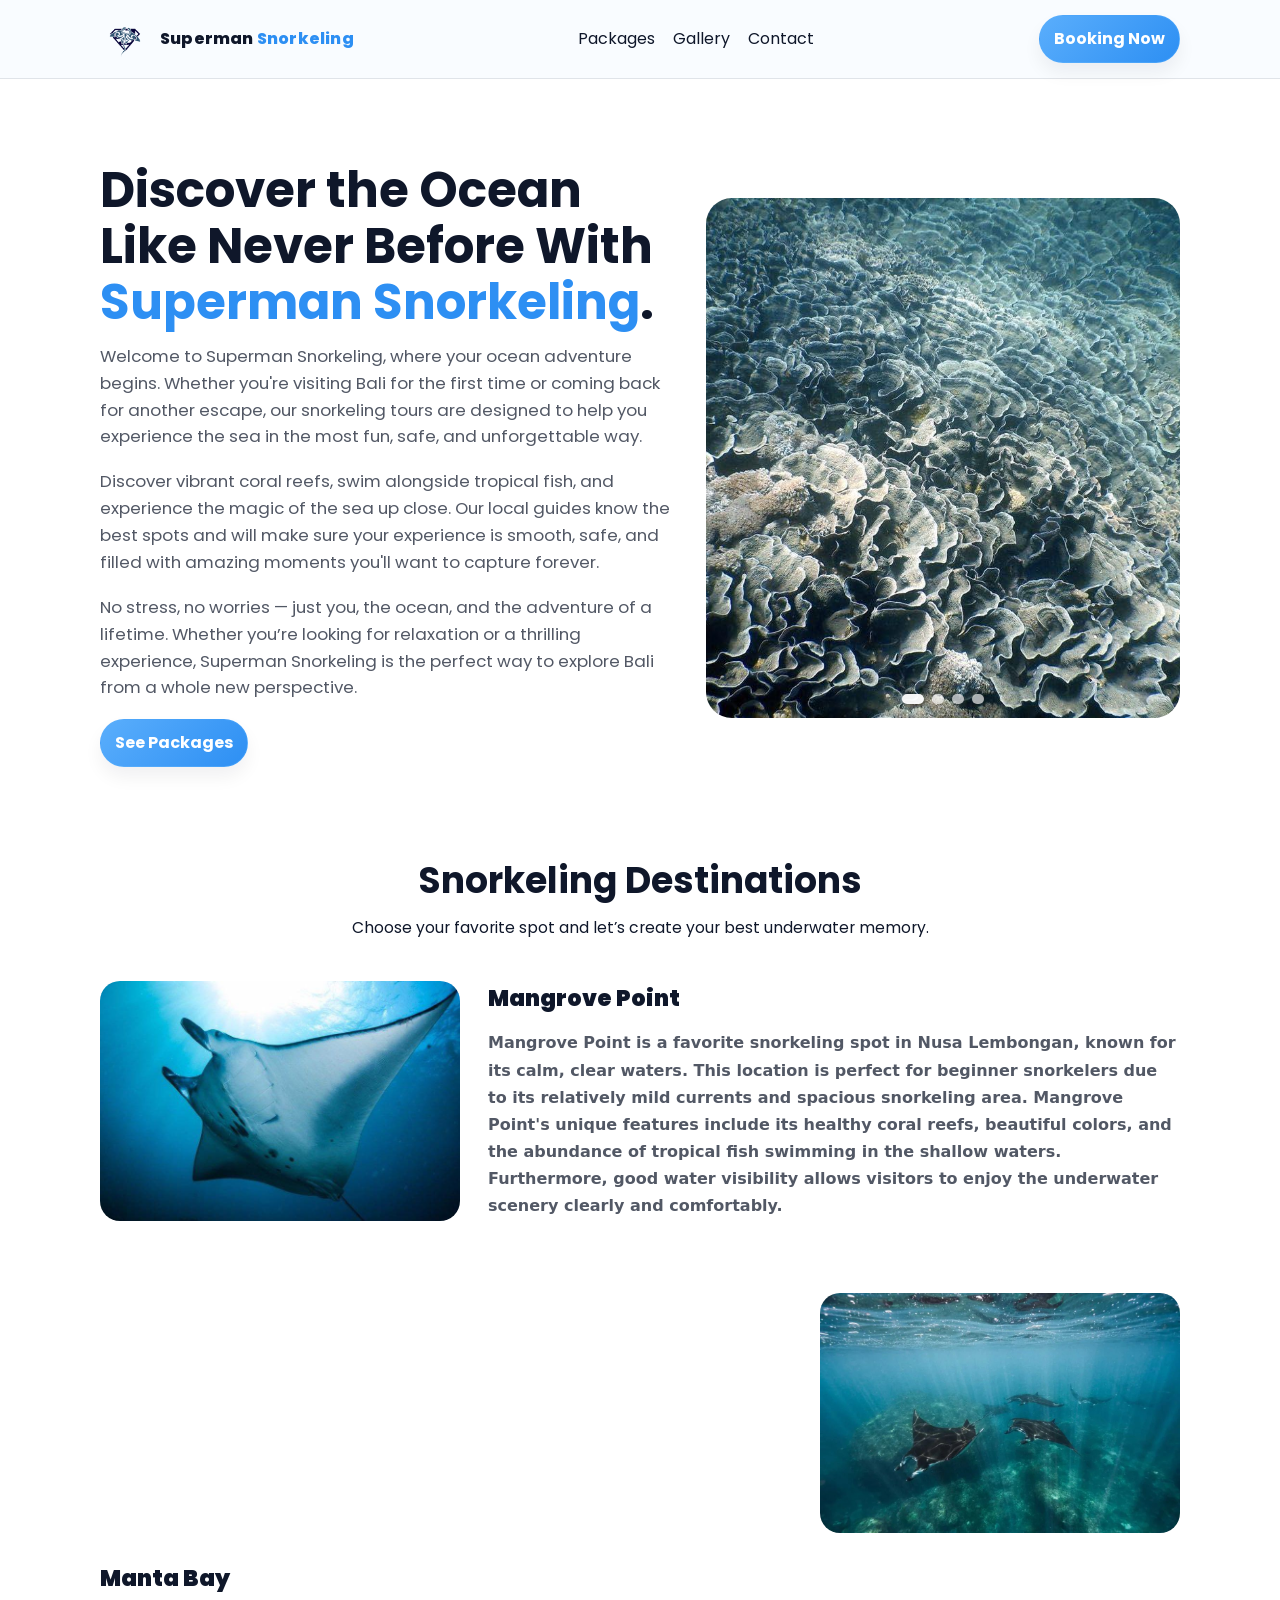
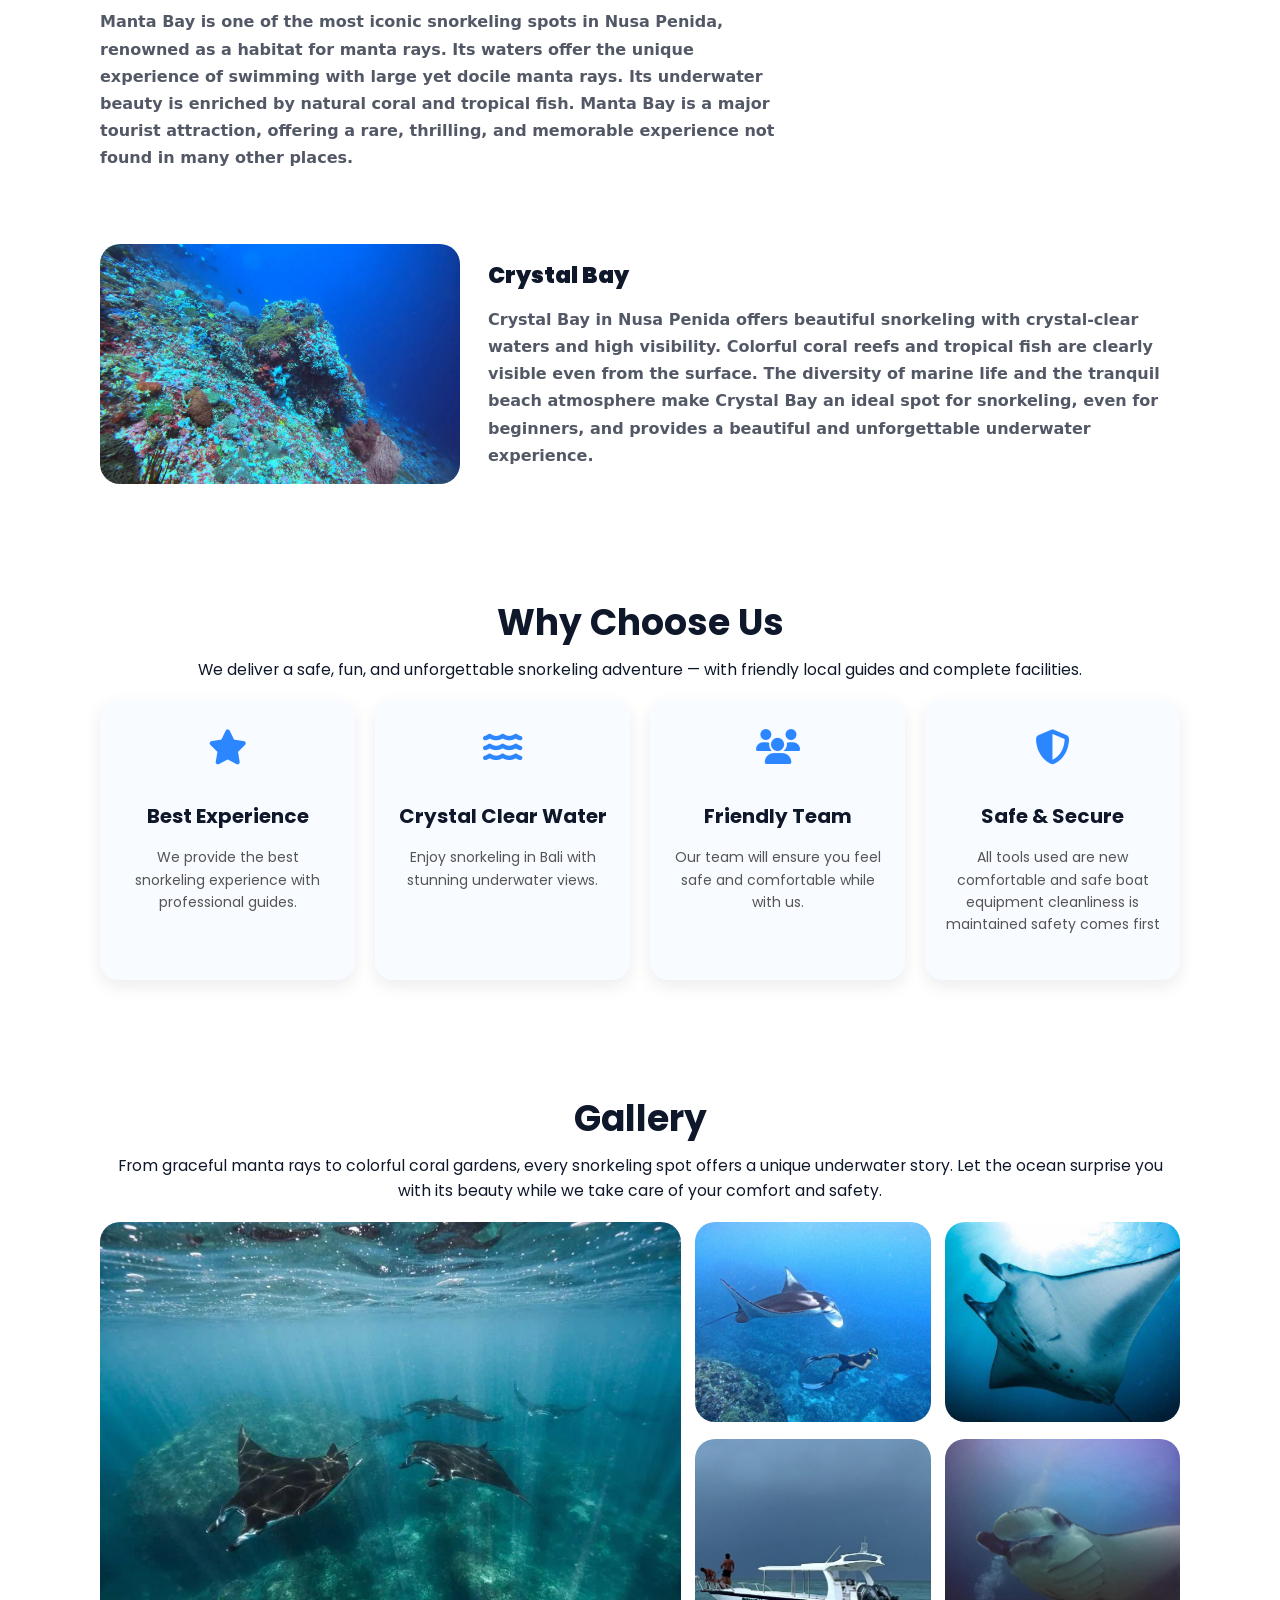
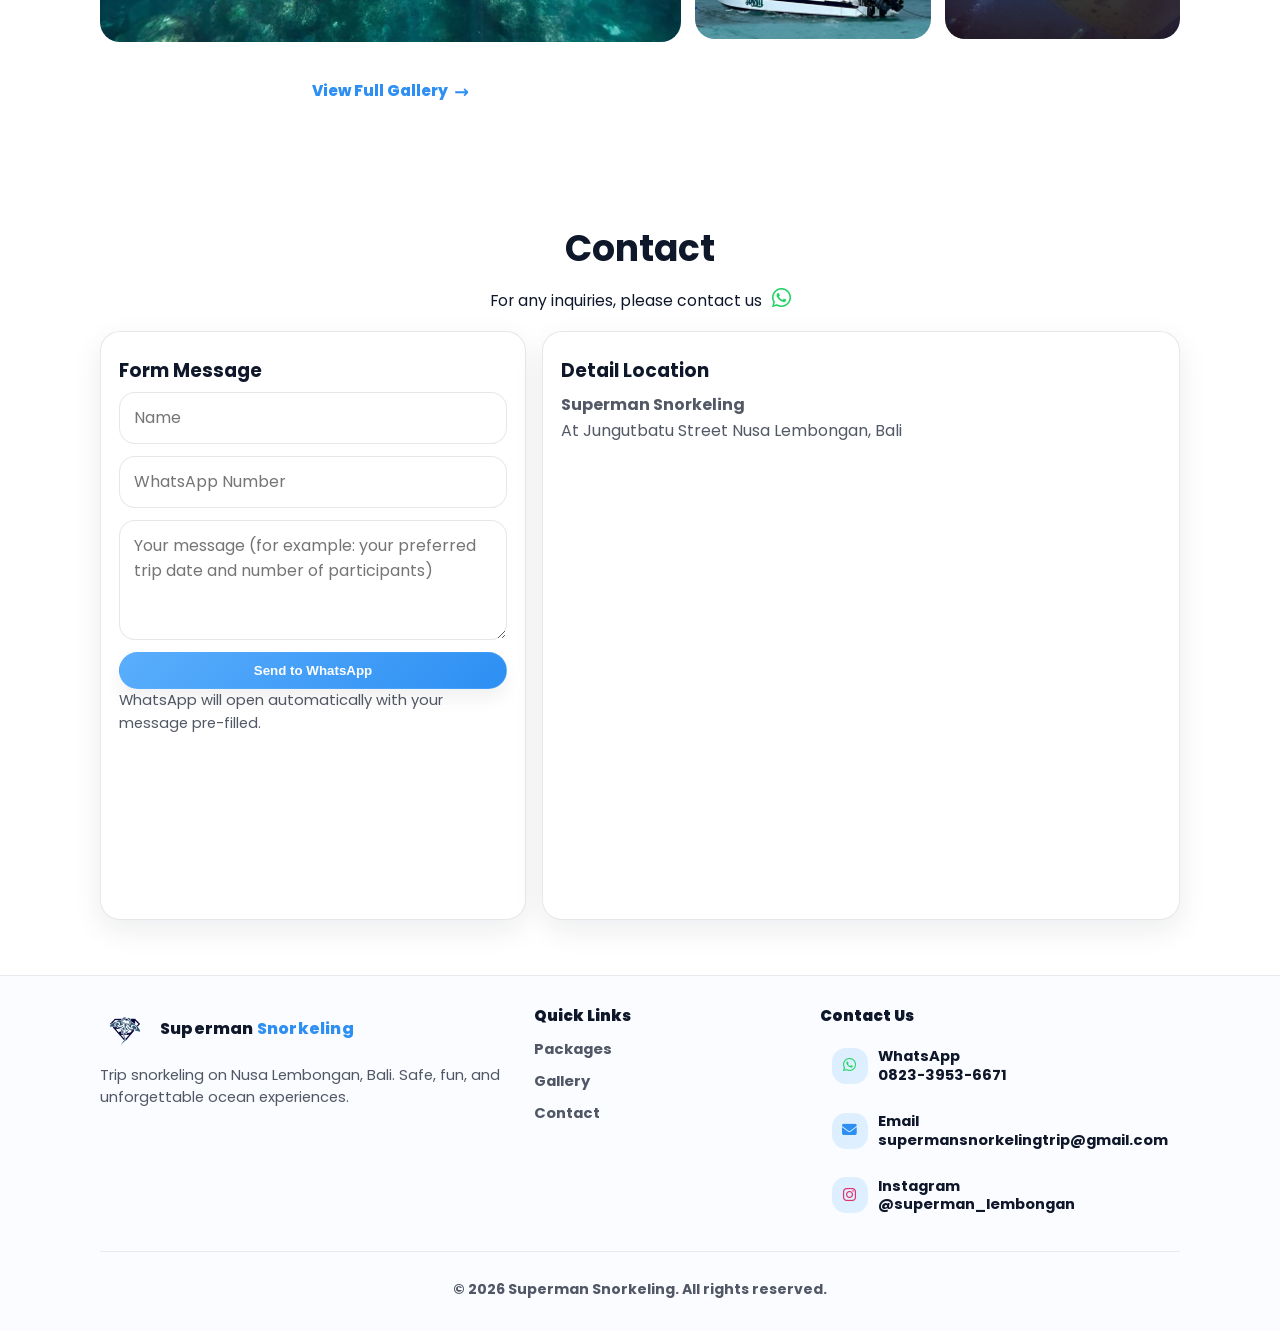
==== commit be25e8e2: "try" ====
--- a/index.html
+++ b/index.html
@@ -113,7 +113,7 @@
           </div>
 
           <!-- Card 2 -->
-          <div class="destination-card">
+          <div class="destination-card reverse">
             <img src="image/tiga.jpeg" alt="Manta Bay">
             <div class="destination-content">
               <h3>Manta Bay</h3>
@@ -190,6 +190,9 @@
           <div>
             <h2>Gallery</h2>
           </div>
+          <p class="section-subtitle">
+            From graceful manta rays to colorful coral gardens, every snorkeling spot offers a unique underwater story. Let the ocean surprise you with its beauty while we take care of your comfort and safety.
+          </p>
         </div>
 
         <div class="gallery">
--- a/style.css
+++ b/style.css
@@ -18,23 +18,41 @@
   margin:0;
   font-family: 'Poppins', ui-sans-serif, system-ui, -apple-system, Segoe UI, Roboto, Helvetica, Arial;
   color:var(--text);
-  background-image: url("image/sembilan.jpeg");
   background-size: cover;
   background-position: center;
   background-repeat: no-repeat;
+  background-attachment: scroll;
   line-height:1.6;
 }
 main{
+  border-radius: 20px;
+  overflow: hidden;              /* penting biar blur ke-clip */
+  background-clip: padding-box;  /* biar lebih rapi */
+  -webkit-backdrop-filter: blur(10px); /* iOS */
   backdrop-filter: blur(10px);
-  background: rgba(255,255,255,0.7);
-  border-radius: 20px;
-}
+}
+
 a{color:inherit; text-decoration:none}
 .container{max-width:var(--max); margin:0 auto; padding:0 20px}
 
 .brand-accent{color: var(--primary-2)}
 .hero-accent{color: var(--primary-2)}
 .muted{color: var(--muted)}
+
+@media (max-width: 768px){
+  body{
+    background-position: center top; /* biar fokusnya ke atas */
+    background-attachment: scroll;   /* jangan fixed */
+  }
+}
+@media (max-width: 768px){
+  main{
+    margin: 12px;            /* biar nggak nempel tepi layar */
+    border-radius: 16px;
+    background: rgba(255,255,255,0.82);
+  }
+}
+
 
 /* ===== Header ===== */
 header{
@@ -476,25 +494,37 @@
 }
 
 .modal-box{
+  position: relative; 
   padding: 22px;
-  background: white;
+  background: #fff;
   border-radius: 18px;
-}
-
-.close-modal{
-  width: 100%;
-  padding: 12px;
-  border: none;
-  border-radius: 12px;
-  background: var(--primary-2);
-  color: white;
-  font-weight: 800;
+  overflow: hidden;
+}
+
+.modal-x{
+  position: absolute;
+  top: 12px;
+  right: 12px;
+  width: 38px;
+  height: 38px;
+  border-radius: 999px;
+  border: 1px solid rgba(15,23,42,.12);
+  background: rgba(255,255,255,.85);
   cursor: pointer;
-}
-
-.close-modal:hover{
-  opacity: .9;
-}
+  font-size: 22px;
+  line-height: 1;
+  font-weight: 900;
+  color: rgba(15,23,42,.75);
+  display: grid;
+  place-items: center;
+  transition: .2s ease;
+}
+
+.modal-x:hover{
+  transform: scale(1.05);
+  background: rgba(255,255,255,1);
+}
+
 
 .modal-book{
   width: 100%;
@@ -505,9 +535,9 @@
   color: #fff;
   font-weight: 800;
   cursor: pointer;
-  margin-top: 12px;
-  transition: .2s ease;
-}
+  margin-top: 16px;       /* naikkan sedikit */
+}
+
 
 .modal-book:hover{
   opacity: .92;
@@ -1073,93 +1103,108 @@
 /* =========================
    DESTINATIONS SECTION
 ========================= */
+
 .destinations-grid{
   display: grid;
-  grid-template-columns: repeat(3, 1fr);
-  gap: 20px;
-  margin-top: 30px;
+  gap: 72px;
+  margin-top: 40px;
 }
 
 .destination-card{
-  background: rgba(255,255,255,0.65);
-  border: 1px solid var(--stroke);
-  border-radius: 18px;
-  overflow: hidden;
-  box-shadow: var(--shadow);
-  transition: 0.3s ease;
-}
-
+  display: grid;
+  grid-template-columns: 360px 1fr;
+  gap: 28px;
+  align-items: center;
+}
+
+/* IMAGE */
 .destination-card img{
   width: 100%;
-  height: 220px;
+  height: 240px;
   object-fit: cover;
-  display: block;
-}
-
-.destination-content{
-  padding: 18px;
-}
-
+  border-radius: 20px;
+}
+
+/* TEXT */
 .destination-content h3{
-  font-size: 1.2rem;
+  margin: 0 0 12px;
+  font-size: 1.4rem;
   font-weight: 900;
-  margin-bottom: 8px;
 }
 
 .destination-content p{
-  font-size: 0.95rem;
-  line-height: 1.6;
+  margin: 0;
+  line-height: 1.7;
   color: var(--muted);
-}
-
-/* hover */
-.destination-card:hover{
-  transform: translateY(-5px);
-}
-
-/* responsive */
-@media(max-width: 920px){
-  .destinations-grid{
+  font-weight: 600;
+}
+
+/* REVERSE (gambar kanan, teks kiri) */
+.destination-card.reverse{
+  grid-template-columns: 1fr 360px;
+}
+
+.destination-card.reverse img{
+  grid-column: 2;
+}
+
+.destination-card.reverse .destination-content{
+  grid-column: 1;
+}
+
+/* MOBILE */
+@media (max-width: 900px){
+  .destination-card,
+  .destination-card.reverse{
     grid-template-columns: 1fr;
   }
 
   .destination-card img{
-    height: 240px;
-  }
-}
-
-.back-btn{
-  position: fixed;
-  top: 20px;
-  left: 20px;
-  z-index: 999;
-  display: flex;
-  align-items: center;
-  gap: 10px;
-  padding: 10px 14px;
-  border-radius: 999px;
-  background: rgba(255,255,255,0.7);
-  backdrop-filter: blur(10px);
-  border: 1px solid rgba(15,23,42,0.12);
-  box-shadow: 0 12px 30px rgba(0,0,0,0.12);
-  font-weight: 800;
-  color: var(--text);
-  text-decoration: none;
-  transition: 0.2s ease;
-}
-
-.back-btn i{
-  font-size: 14px;
-}
-
-.back-btn:hover{
-  transform: translateY(-2px);
-  background: rgba(255,255,255,0.9);
-}
-
-.back-btn.icon-only{
-  width: 42px;
-  height: 42px;
-  justify-content: center;
-  padding: 0;
-}
+    height: 220px;
+  }
+}
+
+
+/* =========================
+   DESTINATIONS ANIMATION
+========================= */
+.destination-card{
+  opacity: 0;
+  transform: translateY(14px);
+  transition: opacity .6s ease, transform .6s ease;
+}
+
+.destination-card.is-visible{
+  opacity: 1;
+  transform: translateY(0);
+}
+
+/* slide direction: odd from left, even from right */
+.destination-card.is-visible:nth-child(odd){
+  animation: slideInLeft .6s ease both;
+}
+
+.destination-card.is-visible:nth-child(even){
+  animation: slideInRight .6s ease both;
+}
+
+@keyframes slideInLeft{
+  from{ transform: translateX(-24px); opacity: 0; }
+  to{ transform: translateX(0); opacity: 1; }
+}
+
+@keyframes slideInRight{
+  from{ transform: translateX(24px); opacity: 0; }
+  to{ transform: translateX(0); opacity: 1; }
+}
+
+/* accessibility */
+@media (prefers-reduced-motion: reduce){
+  .destination-card,
+  .destination-card.is-visible{
+    opacity: 1;
+    transform: none;
+    animation: none;
+    transition: none;
+  }
+}
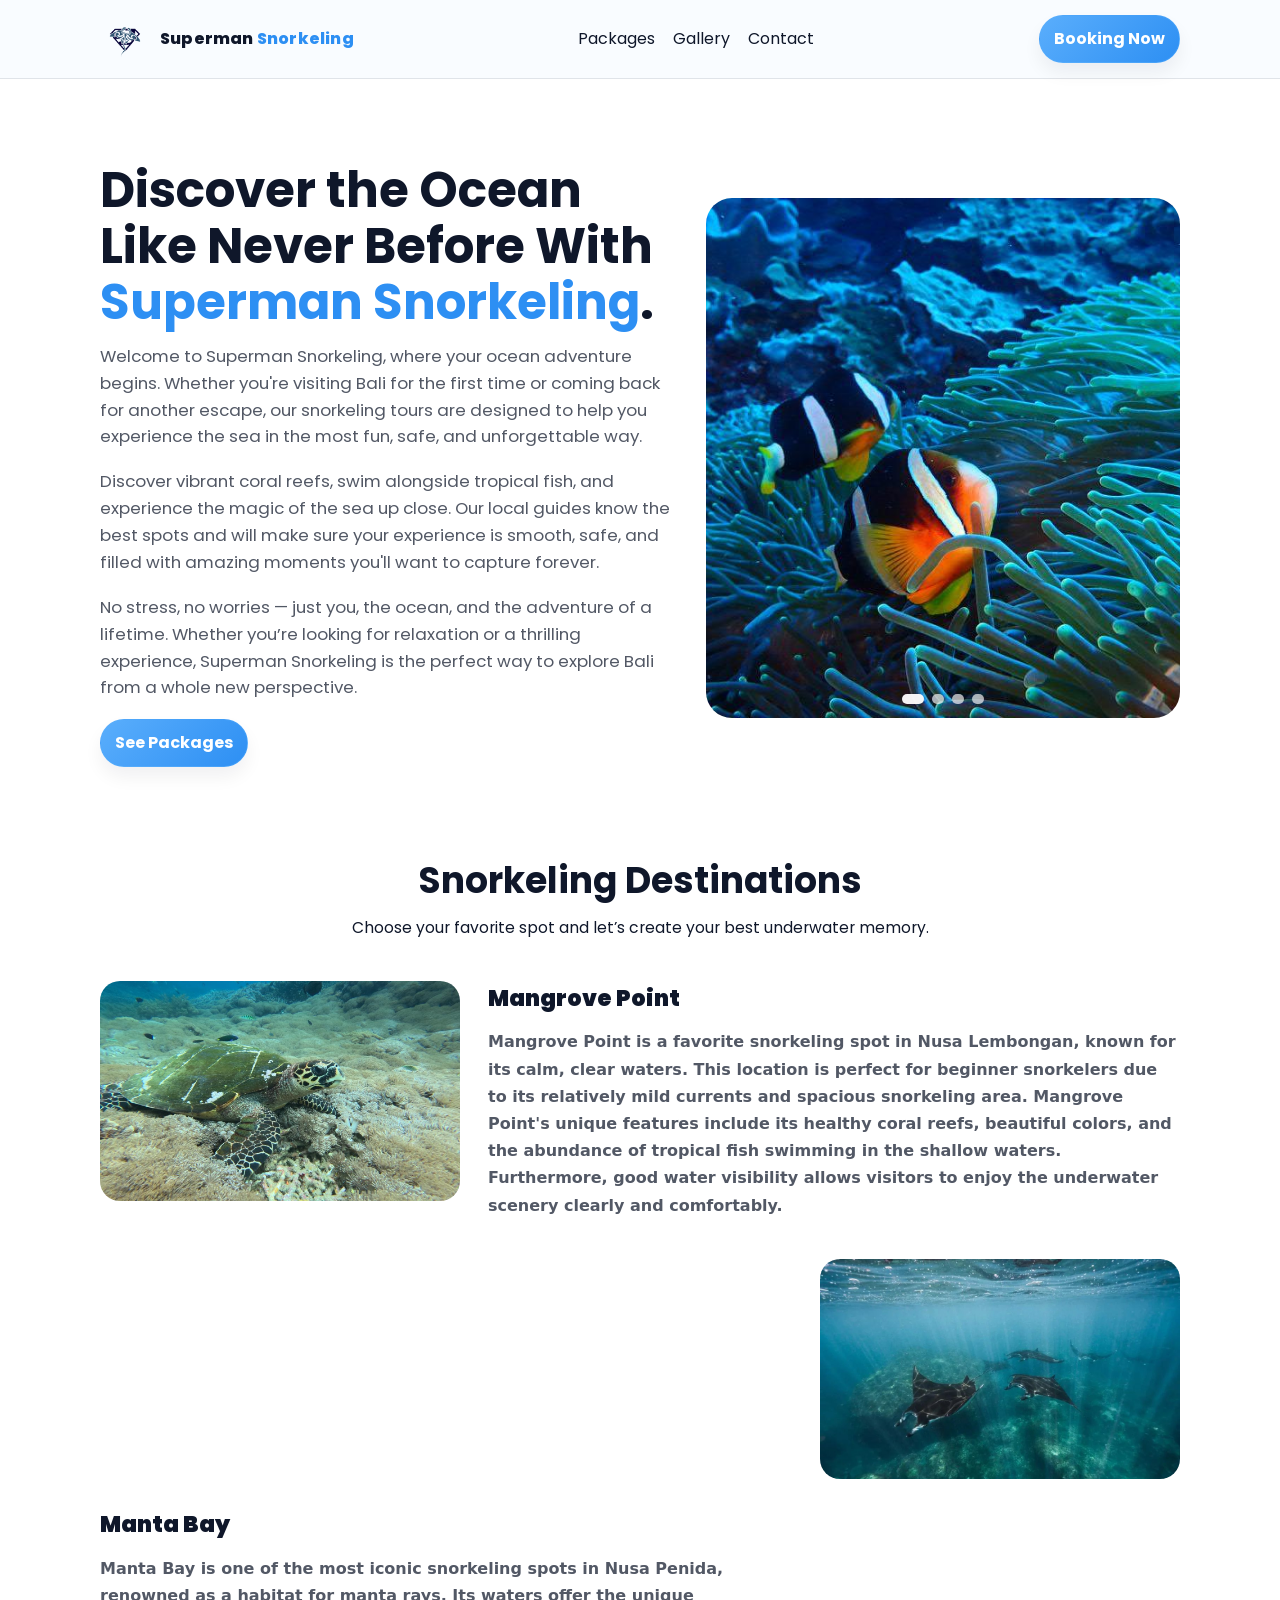
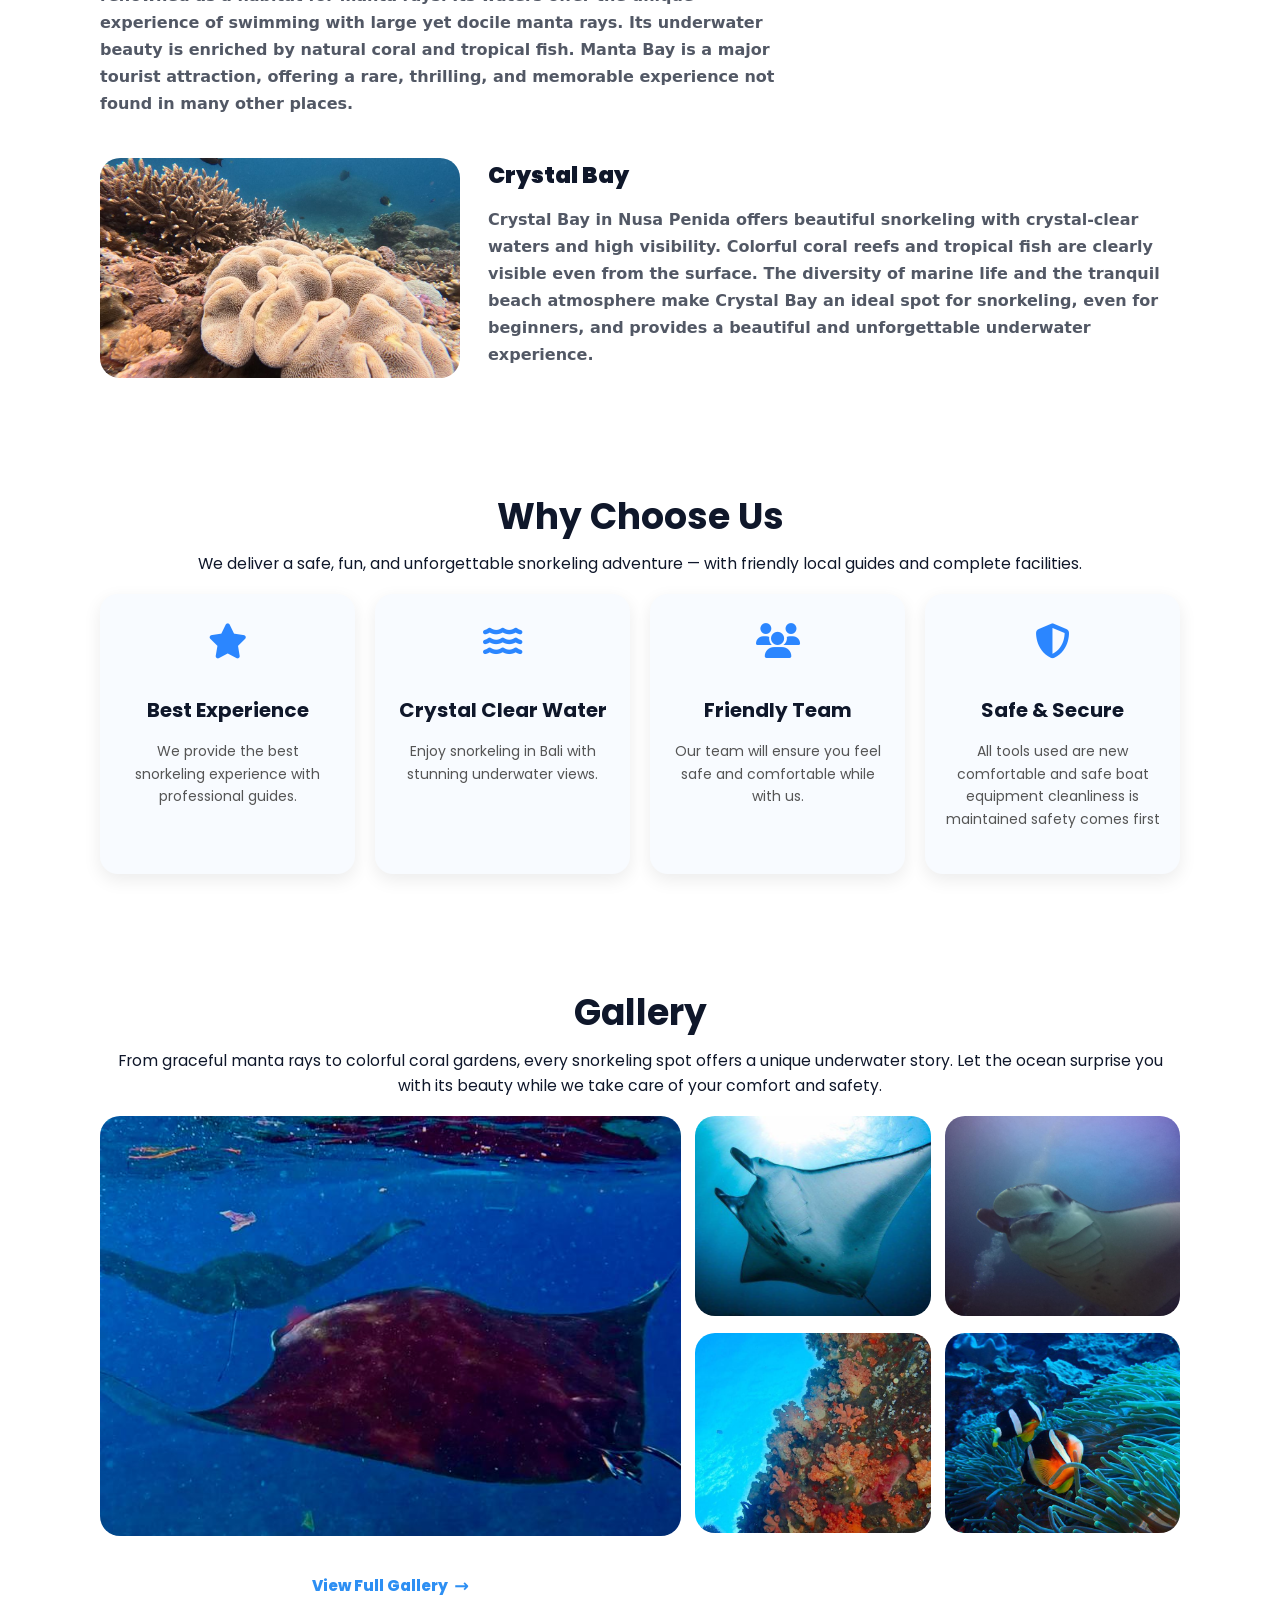
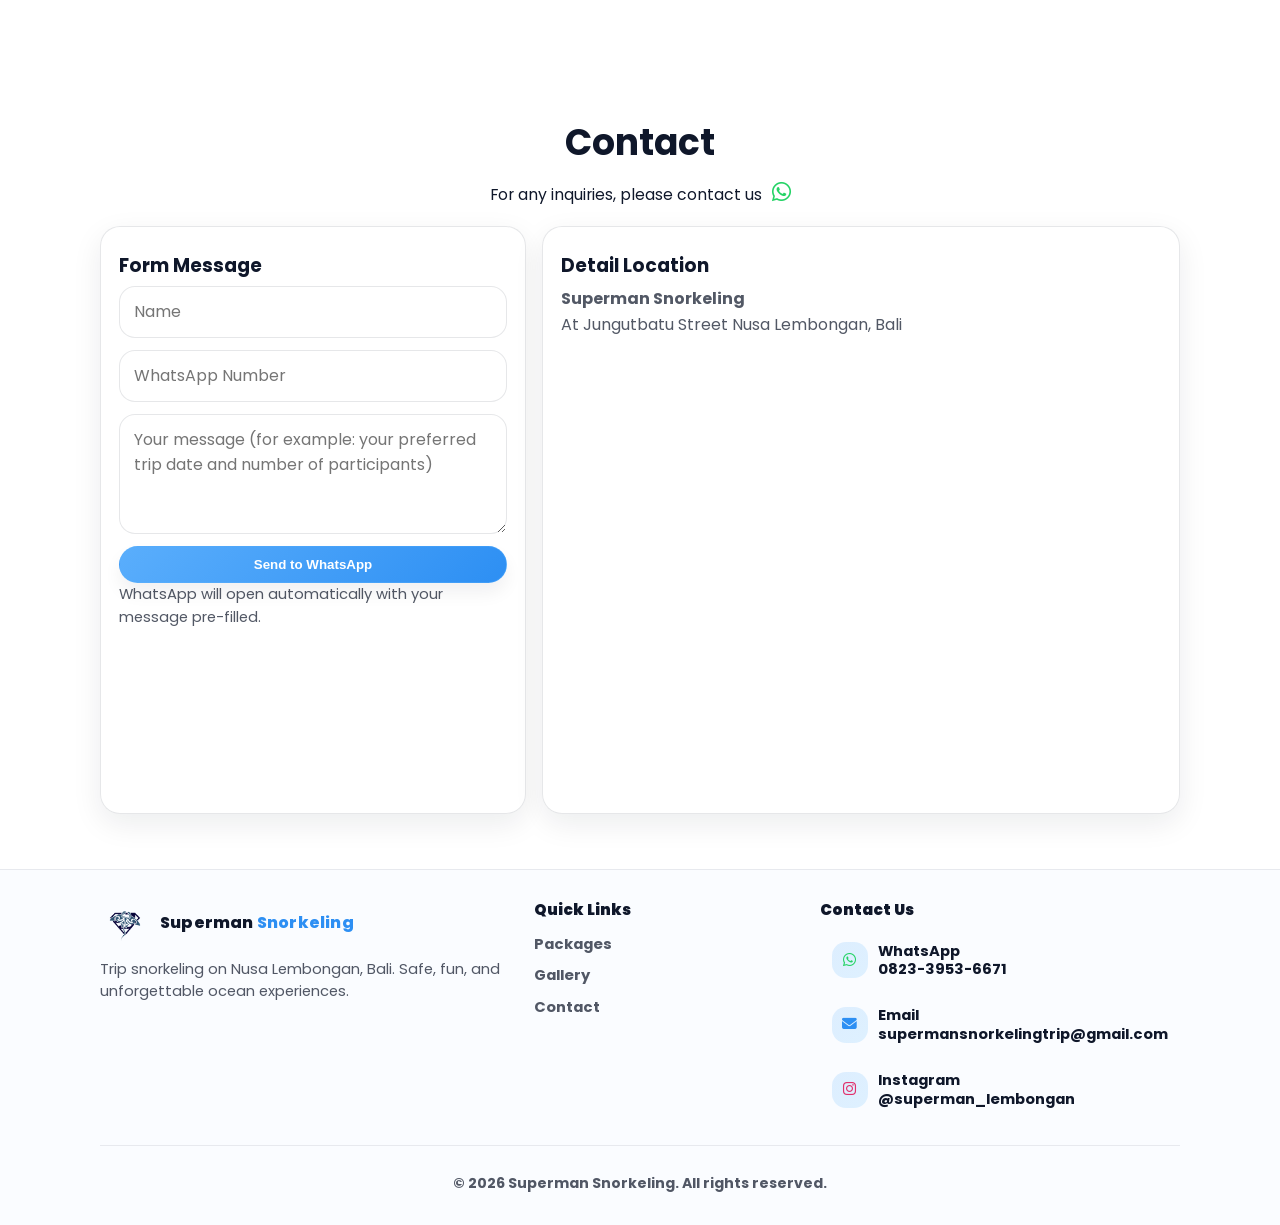
==== commit 8627f38c: "last for today" ====
--- a/index.html
+++ b/index.html
@@ -69,10 +69,10 @@
          
           <div class="hero-slider">
             <div class="slides">
-              <img src="image/satu.jpeg" alt="Snorkeling in Nusa Lembongan" class="active">
-              <img src="image/dua.jpeg" alt="Crystal clear water snorkeling">
+              <img src="image/delapan.jpeg" alt="Snorkeling in Nusa Lembongan" class="active">
+              <img src="image/sembilan.jpeg" alt="Crystal clear water snorkeling">
               <img src="image/tiga.jpeg" alt="Snorkeling with fish and coral reefs">
-              <img src="image/empat.jpeg" alt="Boat trip snorkeling experience">
+              <img src="image/satu.jpeg" alt="Boat trip snorkeling experience">
             </div>
 
             <div class="dots"></div>
@@ -100,7 +100,7 @@
 
           <!-- Card 1 -->
           <div class="destination-card">
-            <img src="image/empat.jpeg" alt="Mangrove Point">
+            <img src="image/mangrove.jpeg" alt="Mangrove Point">
             <div class="destination-content">
               <h3>Mangrove Point</h3>
               <p>
@@ -128,7 +128,7 @@
 
           <!-- Card 3 -->
           <div class="destination-card">
-            <img src="image/sembilan.jpeg" alt="Crystal Bay">
+            <img src="image/crystal.jpeg" alt="Crystal Bay">
             <div class="destination-content">
               <h3>Crystal Bay</h3>
               <p>
@@ -197,24 +197,24 @@
 
         <div class="gallery">
           <div class="big">
-            <img src="image/tiga.jpeg" alt="Main snorkeling photo in Nusa Lembongan">
+            <img src="image/dua.jpeg" alt="Main snorkeling photo in Nusa Lembongan">
           </div>
 
           <div class="gallery-smalls">
             <div class="small">
-              <img src="image/dua.jpeg" alt="Snorkeling photo 2">
+              <img src="image/empat.jpeg" alt="Snorkeling photo 2">
             </div>
 
             <div class="small">
-              <img src="image/empat.jpeg" alt="Snorkeling photo 7">
+              <img src="image/enam.jpeg" alt="Snorkeling photo 7">
             </div>
 
             <div class="small">
-              <img src="image/lima.jpeg" alt="Snorkeling photo 7">
+              <img src="image/tujuh.jpeg" alt="Snorkeling photo 7">
             </div>
 
             <div class="small">
-              <img src="image/enam.jpeg" alt="Snorkeling photo 6">
+              <img src="image/delapan.jpeg" alt="Snorkeling photo 6">
             </div>
 
           </div>
--- a/style.css
+++ b/style.css
@@ -65,7 +65,7 @@
 }
 .nav{
   display:flex;
-  align-items:center;
+  align-items: center;
   justify-content:space-between;
   gap:12px;
   padding:14px 0;
@@ -1106,7 +1106,7 @@
 
 .destinations-grid{
   display: grid;
-  gap: 72px;
+  gap: 40px;
   margin-top: 40px;
 }
 
@@ -1114,13 +1114,14 @@
   display: grid;
   grid-template-columns: 360px 1fr;
   gap: 28px;
-  align-items: center;
-}
+  align-items: start;
+}
+
 
 /* IMAGE */
 .destination-card img{
   width: 100%;
-  height: 240px;
+  height: 220px;
   object-fit: cover;
   border-radius: 20px;
 }
@@ -1132,6 +1133,13 @@
   font-weight: 900;
 }
 
+.destination-content{
+  display: flex;
+  flex-direction: column;
+  justify-content: flex-start;
+}
+
+
 .destination-content p{
   margin: 0;
   line-height: 1.7;
@@ -1163,6 +1171,7 @@
     height: 220px;
   }
 }
+
 
 
 /* =========================
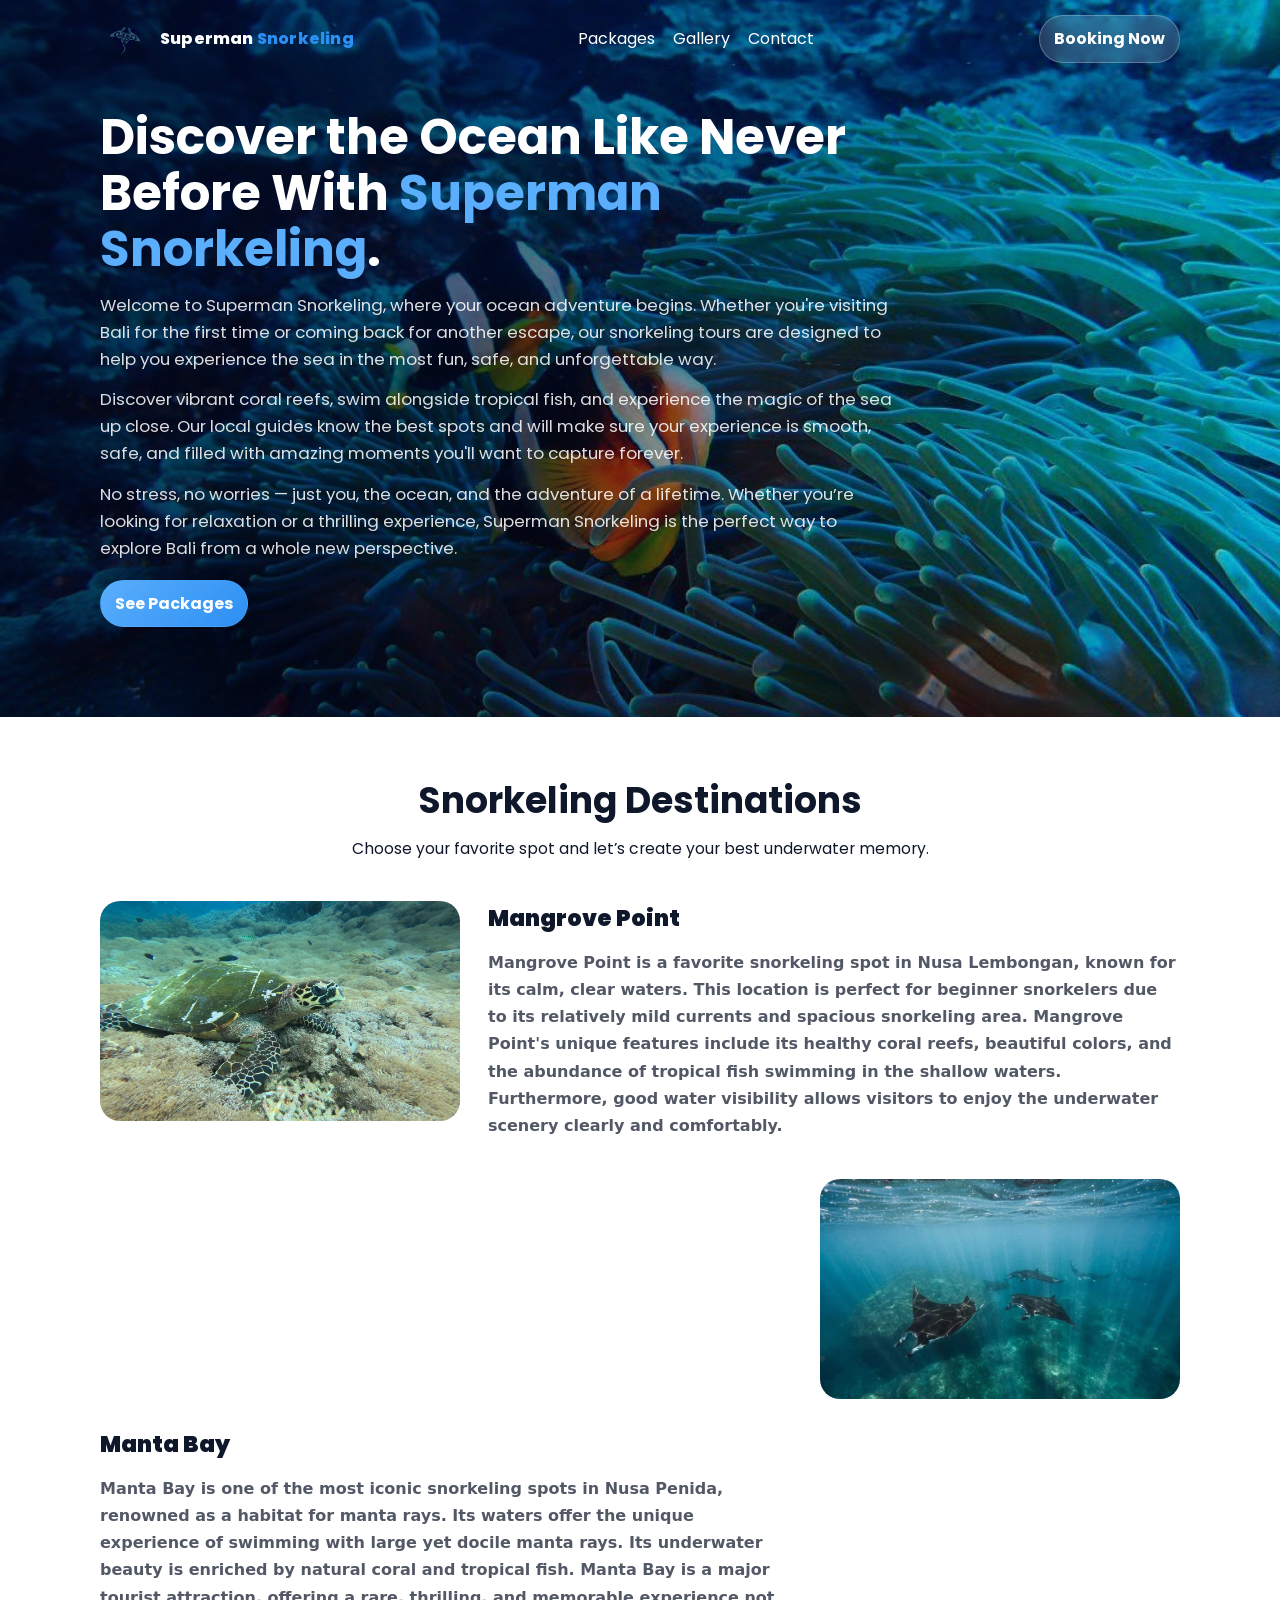
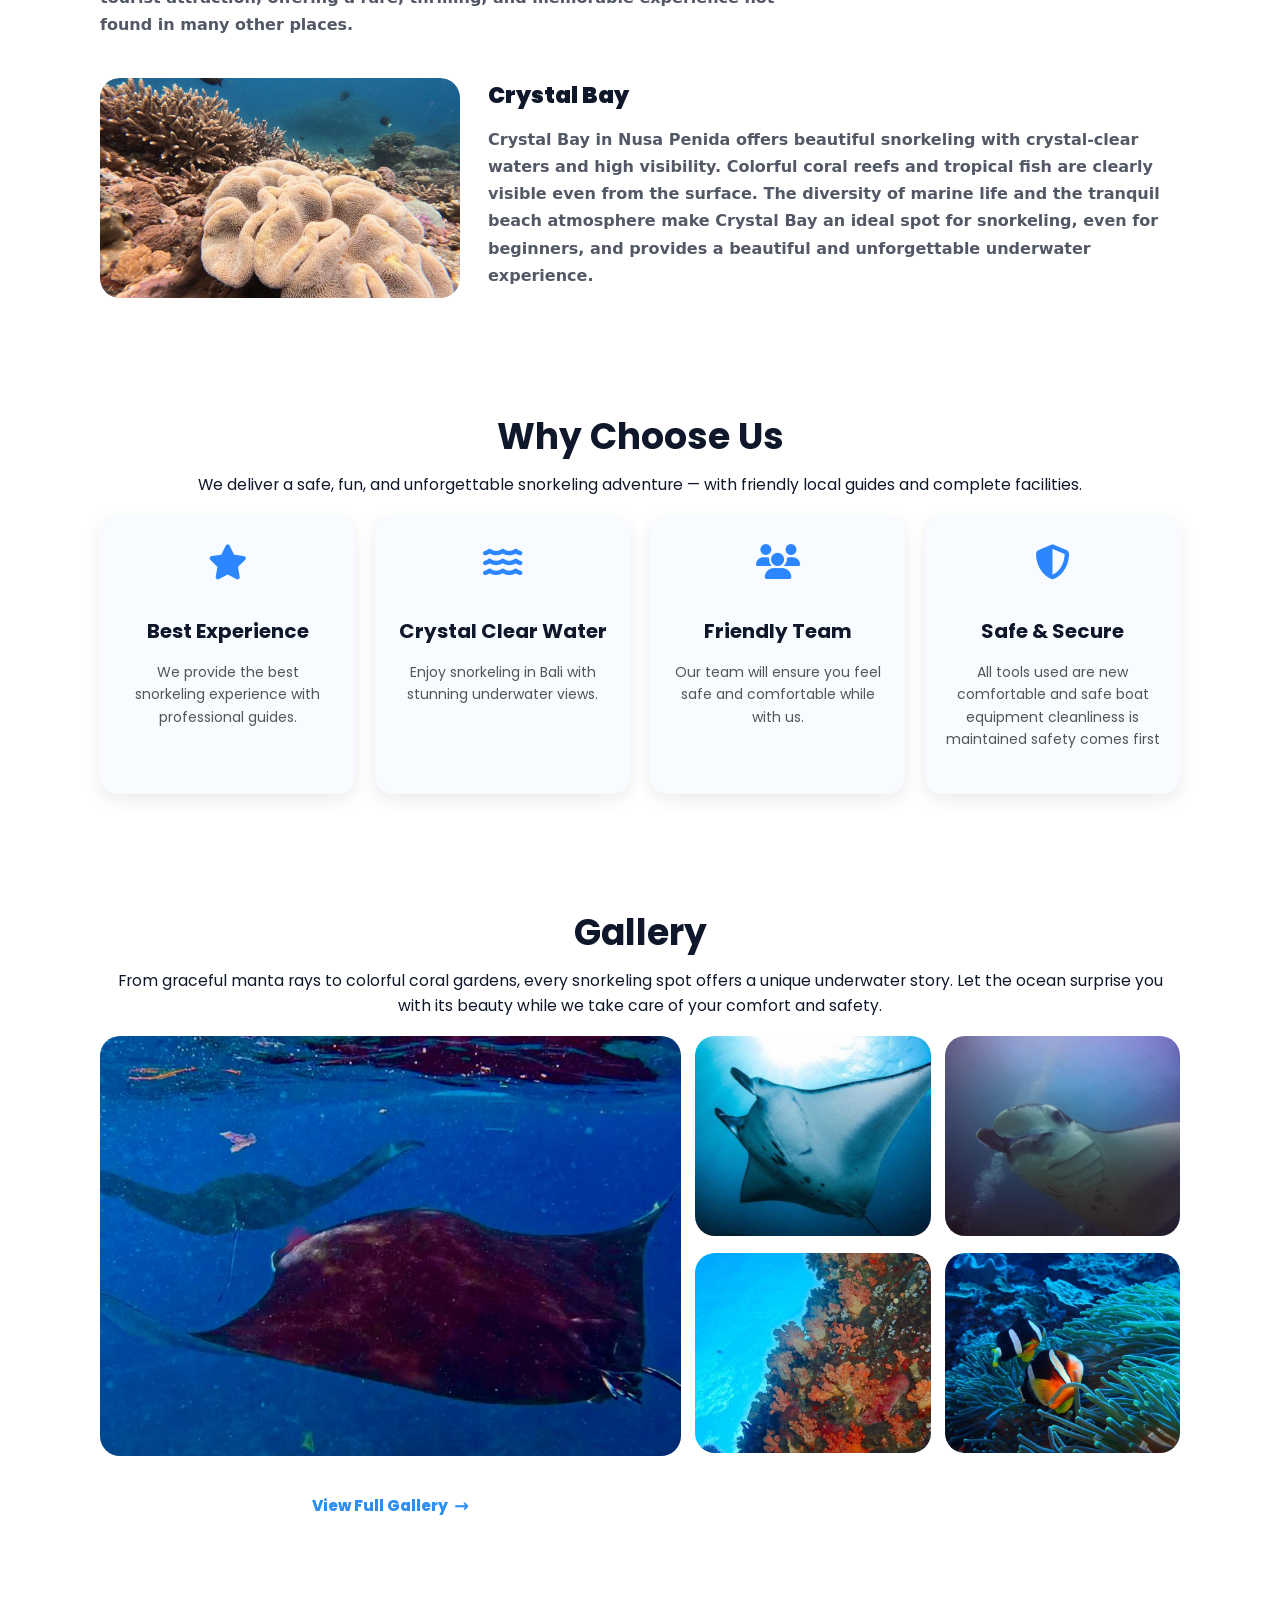
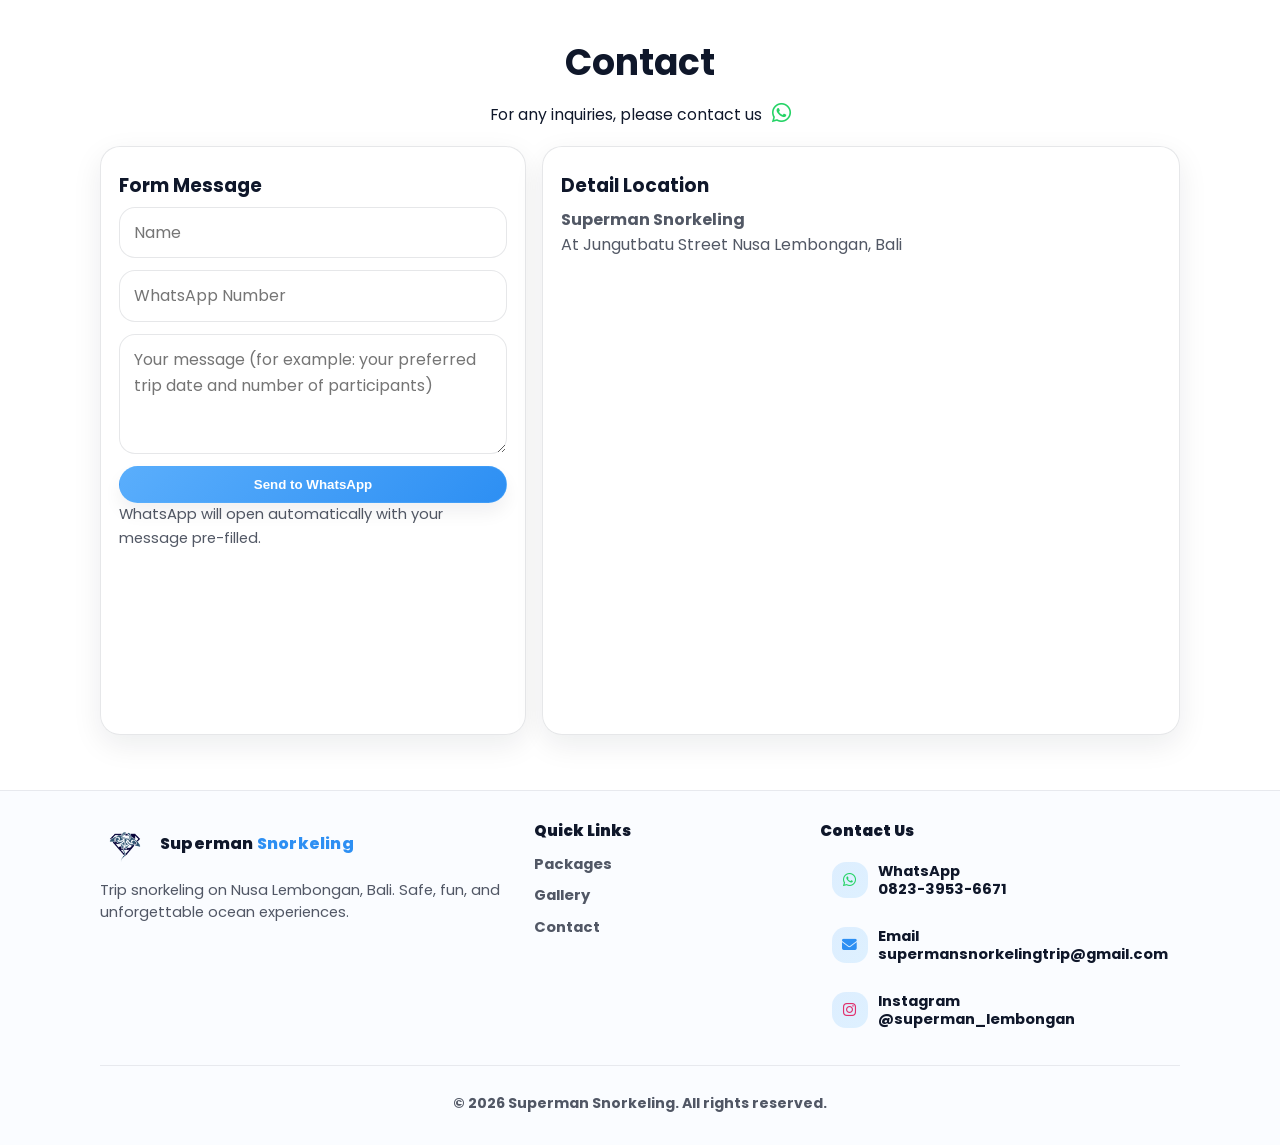
==== commit 656244b9: "new home" ====
--- a/index.html
+++ b/index.html
@@ -51,11 +51,22 @@
 
   <main id="home">
     <!-- HERO -->
-    <section class="hero">
-      <div class="container">
-        <div class="hero-grid">
-          <div class="hero-text">
-            <h1>Discover the Ocean Like Never Before With <span class="hero-accent">Superman Snorkeling</span>.</h1>
+    <section class="hero hero-bg">
+
+      <div class="hero-bg-slider hero-slider">
+            <div class="slides">
+              <img src="image/delapan.jpeg" alt="" class="active">
+              <img src="image/sembilan.jpeg" alt="">
+              <img src="image/tiga.jpeg" alt="">
+              <img src="image/satu.jpeg" alt="">
+            </div>
+      </div>
+
+      <div class="hero-overlay"></div>
+
+      <div class="container hero-content">
+        <div class="hero-text">
+            <h1>Discover the Ocean Like Never Before With <span>Superman Snorkeling</span>.</h1>
 
             <p class="lead">Welcome to Superman Snorkeling, where your ocean adventure begins. Whether you're visiting Bali for the first time or coming back for another escape, our snorkeling tours are designed to help you experience the sea in the most fun, safe, and unforgettable way.</p> 
             <p class="lead">Discover vibrant coral reefs, swim alongside tropical fish, and experience the magic of the sea up close. Our local guides know the best spots and will make sure your experience is smooth, safe, and filled with amazing moments you'll want to capture forever.</p>
@@ -65,19 +76,6 @@
               <a class="btn primary" href="packages.html">See Packages</a>
             </div>
           </div>
-
-         
-          <div class="hero-slider">
-            <div class="slides">
-              <img src="image/delapan.jpeg" alt="Snorkeling in Nusa Lembongan" class="active">
-              <img src="image/sembilan.jpeg" alt="Crystal clear water snorkeling">
-              <img src="image/tiga.jpeg" alt="Snorkeling with fish and coral reefs">
-              <img src="image/satu.jpeg" alt="Boat trip snorkeling experience">
-            </div>
-
-            <div class="dots"></div>
-          </div>
-        </div>
 
       </div>
     </section>
--- a/style.css
+++ b/style.css
@@ -25,7 +25,6 @@
   line-height:1.6;
 }
 main{
-  border-radius: 20px;
   overflow: hidden;              /* penting biar blur ke-clip */
   background-clip: padding-box;  /* biar lebih rapi */
   -webkit-backdrop-filter: blur(10px); /* iOS */
@@ -41,56 +40,142 @@
 
 @media (max-width: 768px){
   body{
-    background-position: center top; /* biar fokusnya ke atas */
+    background-position: center top; 
     background-attachment: scroll;   /* jangan fixed */
   }
 }
 @media (max-width: 768px){
   main{
-    margin: 12px;            /* biar nggak nempel tepi layar */
+    margin: 12px;            
     border-radius: 16px;
     background: rgba(255,255,255,0.82);
   }
 }
 
 
-/* ===== Header ===== */
+/* ===== Header (overlay di atas hero, tanpa card) ===== */
 header{
-  position: sticky;
-  top:0;
-  z-index:50;
-  backdrop-filter: blur(14px);
-  background: rgba(247, 251, 255, .75);
-  border-bottom: 1px solid var(--stroke);
-}
+  position: fixed;              /* overlay di atas gambar */
+  top: 0;
+  left: 0;
+  width: 100%;
+  z-index: 9999;
+  transition: transform .25s ease, opacity .25s ease;
+
+  background: transparent;      /* hilangin card */
+  border-bottom: 0;
+  box-shadow: none;
+  backdrop-filter: none;        /* optional: matikan blur */
+}
+
+header.hide{
+  transform: translateY(-120%);
+  opacity: 0;
+  pointer-events: none;
+}
+
+/* nav layout tetap */
 .nav{
   display:flex;
-  align-items: center;
+  align-items:center;
   justify-content:space-between;
   gap:12px;
   padding:14px 0;
 }
+
+/* teks & link jadi putih biar kebaca di bg */
+header .brand,
+header nav a{
+  color: #fff;
+}
+
+/* hover/active */
+header nav a:hover{
+  color: rgba(255,255,255,.85);
+}
+
+/* brand tetap */
 .brand{
   display:flex;
   align-items:center;
   gap:10px;
   font-weight:800;
   letter-spacing:.2px;
-}
-.logo {
+  text-decoration: none;
+}
+
+/* logo kamu tetap */
+.logo{
   width: 50px;
   height: 50px;
   border-radius: 12px;
   place-items: center;
-  overflow: hidden; 
-}
-
-.logo img {
+  overflow: hidden;
+}
+.logo img{
   width: 100%;
   height: 100%;
   object-fit: cover;
   display: block;
 }
+
+/* tombol Booking Now biar cocok di atas bg */
+header .btn.primary{
+  background: rgba(255,255,255,.14);
+  border: 1px solid rgba(255,255,255,.25);
+  color: #fff;
+  backdrop-filter: blur(10px);
+}
+
+/* tombol menu icon */
+header .btn.icon{
+  background: rgba(255,255,255,.14);
+  border: 1px solid rgba(255,255,255,.25);
+  color: #fff;
+  backdrop-filter: blur(10px);
+}
+
+/* ===== Mobile menu (dropdown) ===== */
+.mobile-menu{
+  position: absolute;
+  top: 100%;
+  right: 0;
+  left: 0;
+
+  display: none;                 /* default hidden */
+  margin: 10px 0 0;
+  padding: 12px;
+
+  background: rgba(2,6,23,.55);
+  border: 1px solid rgba(255,255,255,.18);
+  backdrop-filter: blur(12px);
+  border-radius: 16px;
+
+  z-index: 9999;
+}
+
+.mobile-menu a{
+  display: block;
+  padding: 10px 8px;
+  color: #fff;
+  text-decoration: none;
+}
+
+.mobile-menu a:hover{
+  background: rgba(255,255,255,.10);
+  border-radius: 12px;
+}
+
+/* class ini kamu aktifkan dari JS saat menu dibuka */
+.mobile-menu.show{
+  display: block;
+}
+
+/* ===== Biar hero nggak ketutup header fixed ===== */
+.hero.hero-bg{
+  padding-top: 160px; /* sesuaikan jika header lebih tinggi/rendah */
+}
+
 
 
 .actions{display:flex; align-items:center; gap:10px}
@@ -134,74 +219,37 @@
 }
 
 
-/* ===== Hero ===== */
-.hero{padding: 70px 0 30px}
-.hero-grid{
-  display:grid;
-  grid-template-columns: 1.1fr .9fr;
-  gap: 26px;
-  align-items:center;
-}
-.badge{
-  display:inline-flex; align-items:center; gap:8px;
-  padding: 8px 12px;
-  border-radius: 999px;
-  border:1px solid rgba(90,174,252,.35);
-  background: rgba(255,255,255,.7);
-  color: rgba(15,23,42,.75);
-  font-weight:700;
-  width:fit-content;
-}
-.badge.pill{border-color: var(--stroke)}
-.pill-row{margin-top:14px; display:flex; gap:10px; flex-wrap:wrap}
-
-h1{font-size: clamp(2rem, 3.8vw, 3.2rem); line-height:1.15; margin:14px 0 12px}
-.lead{font-size: 1.05rem; color: var(--muted); margin: 0 0 18px}
-.hero-cta{display:flex; flex-wrap:wrap; gap:10px; margin-top: 12px}
-.hero-card{
-  border: 1px solid var(--stroke);
-  background: var(--card);
-  border-radius: var(--radius);
-  box-shadow: var(--shadow);
-  padding: 18px;
-  position:relative;
-  overflow:hidden;
-}
-.hero-card h3{margin:0 0 6px}
-.hero-card p{margin:0; color: var(--muted)}
-.hero-card:before{
-  content:"";
-  position:absolute; inset:-80px -80px auto auto;
-  width: 220px; height: 220px;
-  background: radial-gradient(circle at 30% 30%, rgba(90,174,252,.55), transparent 60%);
-  filter: blur(2px);
-}
-.stats{display:grid; grid-template-columns: repeat(3, 1fr); gap: 10px; margin-top: 14px}
-.stat{
-  border:1px solid var(--stroke);
-  background: rgba(255,255,255,.75);
-  border-radius: 16px;
-  padding: 12px;
-}
-.stat b{font-size: 1.05rem}
-.stat span{display:block; color: var(--muted); font-weight:600; font-size:.9rem}
-
-.hero-slider{
+/* =========================
+   HERO BACKGROUND SLIDER 
+   ========================= */
+
+.hero.hero-bg{
   position: relative;
+  padding: 110px 0 90px;   /* tinggi area hero */
+  border-radius: 0;
+  overflow: hidden;
+}
+
+/* background slider full screen di hero */
+.hero.hero-bg .hero-bg-slider{
+  position: absolute;
+  inset: 0;
   width: 100%;
-  height: 520px;
-  border-radius: 26px;
+  height: 100%;
+  border-radius: 0;
   overflow: hidden;
-  background: #fff; /* fallback */
-}
-
-.hero-slider .slides{
+  z-index: 0;
+}
+
+/* slides full */
+.hero.hero-bg .hero-slider .slides{
   position: relative;
   width: 100%;
   height: 100%;
 }
 
-.hero-slider img{
+/* gambar cover */
+.hero.hero-bg .hero-slider img{
   position: absolute;
   inset: 0;
   width: 100%;
@@ -209,15 +257,80 @@
   object-fit: cover;
   opacity: 0;
   transition: opacity .6s ease;
-}
-
-.hero-slider img.active{
+  border-radius: 0;
+}
+
+.hero.hero-bg .hero-slider img.active{
   opacity: 1;
 }
 
-.hero-slider img:first-child{
-  opacity: 1; /* fallback */
-}
+/* fallback kalau JS belum jalan */
+.hero.hero-bg .hero-slider img:first-child{
+  opacity: 1;
+}
+
+/* overlay: PERHATIKAN class kamu typo: hero-ovelay
+   CSS ini cover dua-duanya: hero-ovelay & hero-overlay */
+.hero.hero-bg .hero-ovelay,
+.hero.hero-bg .hero-overlay{
+  position: absolute;
+  inset: 0;
+  background: linear-gradient(
+    90deg,
+    rgba(2,6,23,.75) 0%,
+    rgba(2,6,23,.45) 55%,
+    rgba(2,6,23,.20) 100%
+  );
+  z-index: 1;
+}
+
+/* konten di atas background */
+.hero.hero-bg .hero-content{
+  position: relative;
+  z-index: 2;
+}
+
+/* text styling biar kebaca */
+.hero.hero-bg .hero-text{
+  max-width: 800px;
+  color: #fff;
+}
+
+.hero.hero-bg .hero-text h1{
+  font-size: clamp(2rem, 3.8vw, 3.2rem);
+  line-height: 1.15;
+  margin: 0 0 14px;
+  color: #fff;
+}
+
+.hero.hero-bg .hero-text h1 span{
+  color: #5AAEFC; /* opsional, kalau mau highlight */
+}
+
+.hero.hero-bg .hero-text .lead{
+  color: rgba(255,255,255,.86);
+  margin: 0 0 14px;
+  font-size: 1.05rem;
+}
+
+/* button tetap kebaca di background */
+.hero.hero-bg .hero-cta{
+  display: flex;
+  flex-wrap: wrap;
+  gap: 10px;
+  margin-top: 18px;
+}
+
+/* responsive */
+@media (max-width: 900px){
+  .hero.hero-bg{
+    padding: 90px 0 70px;
+  }
+  .hero.hero-bg .hero-text{
+    max-width: 100%;
+  }
+}
+
 
 
 /* ===== Sections ===== */
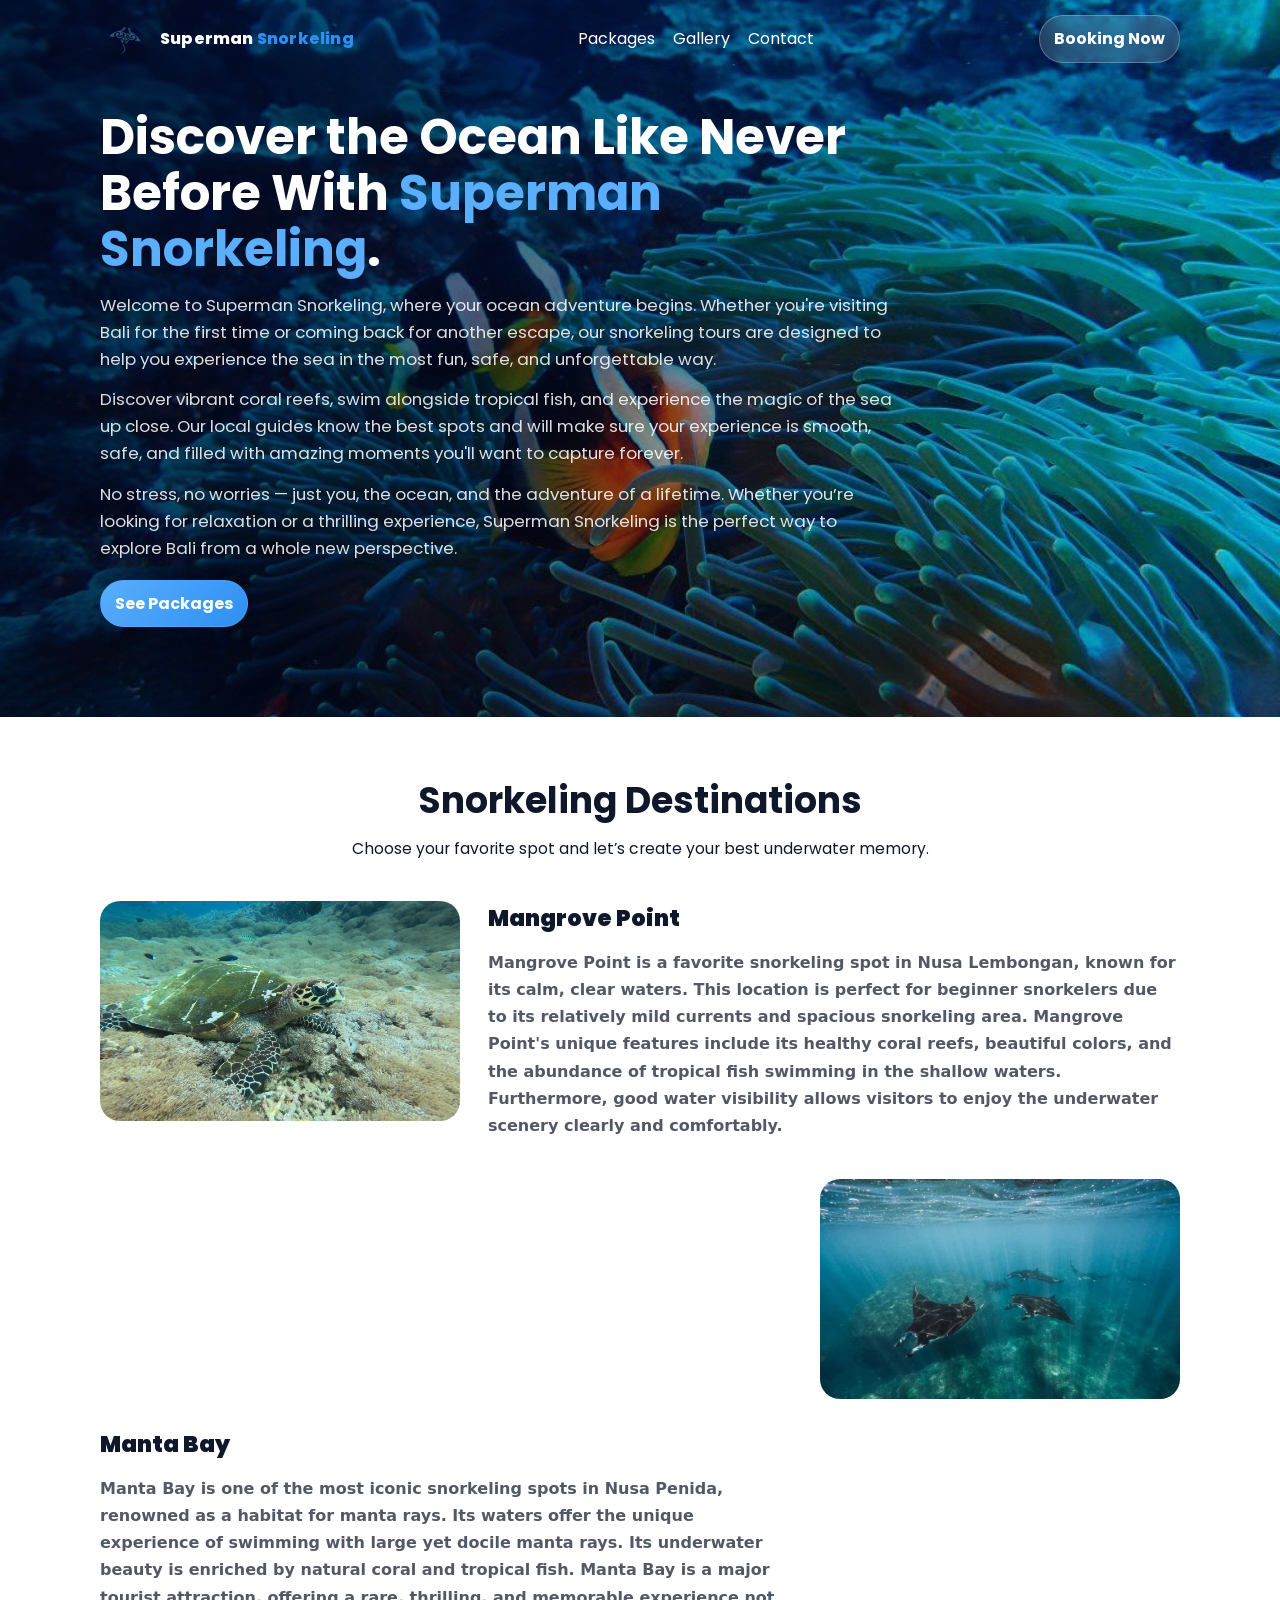
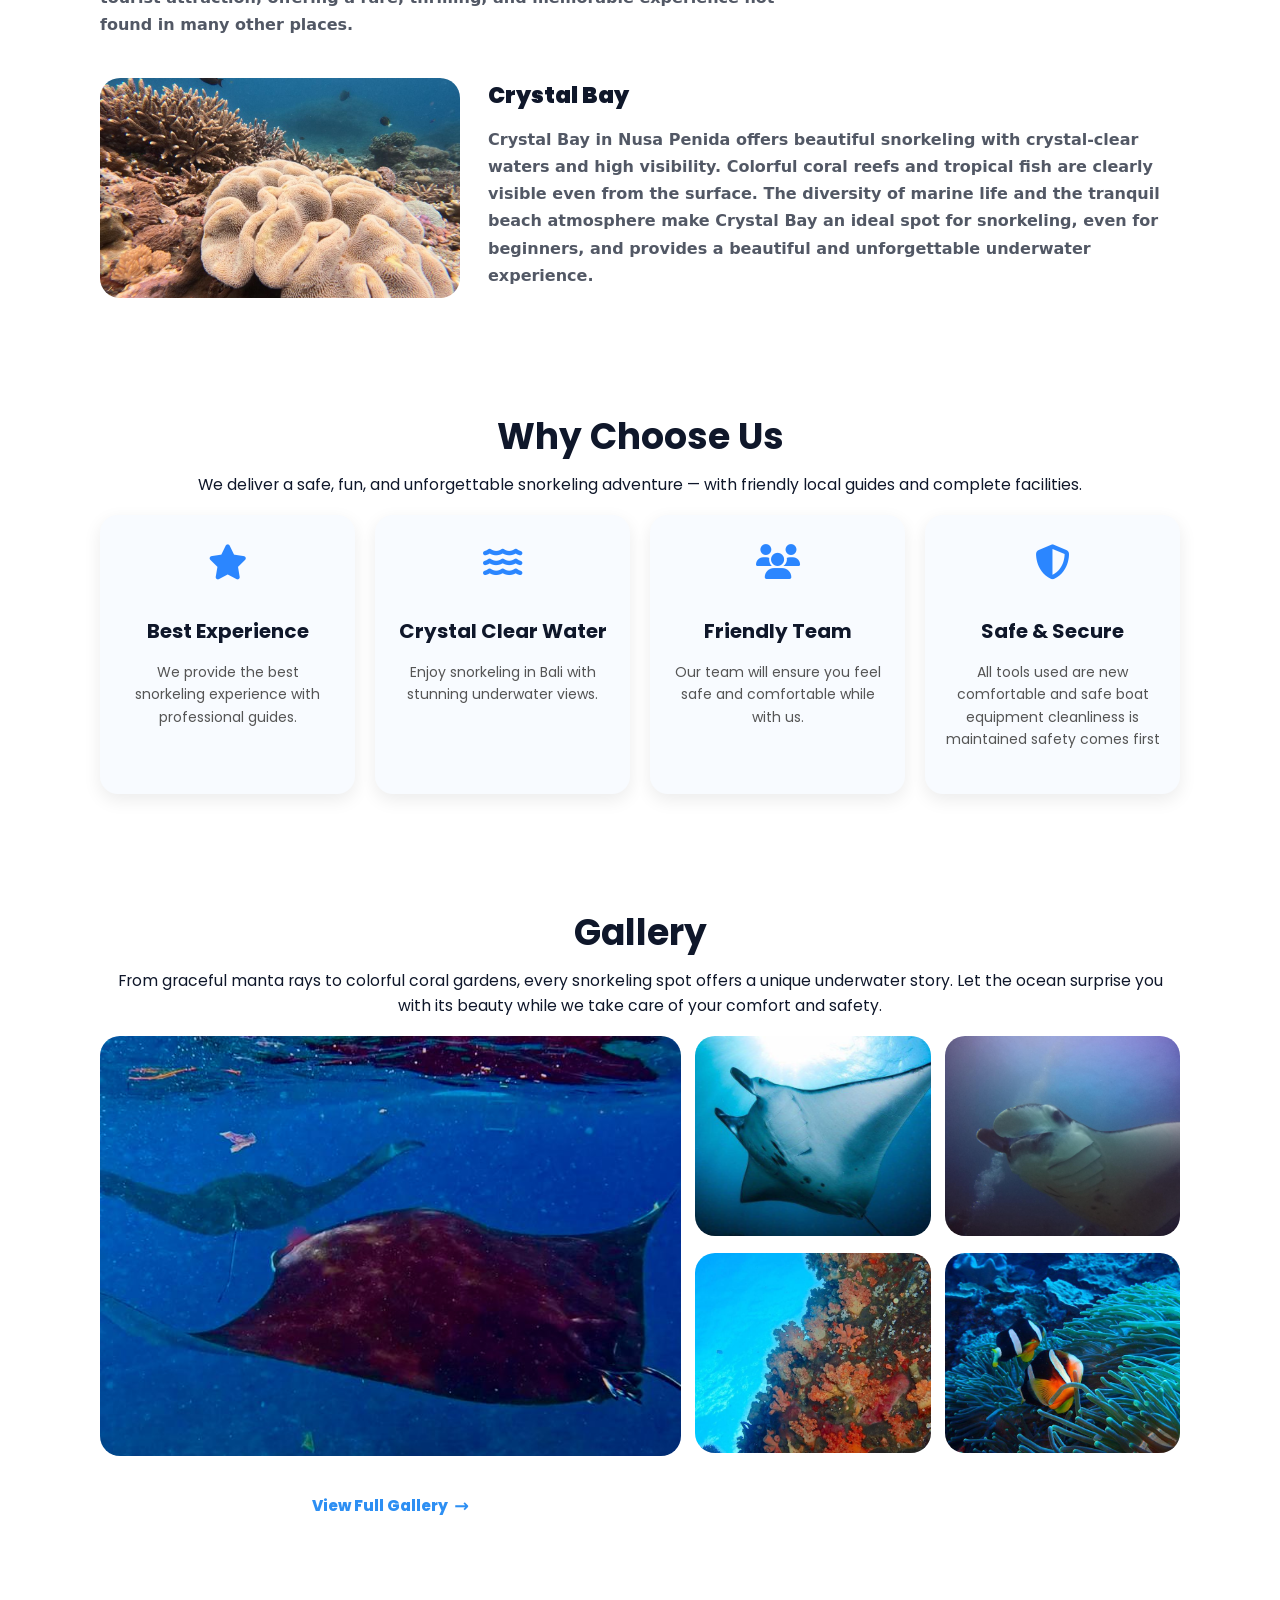
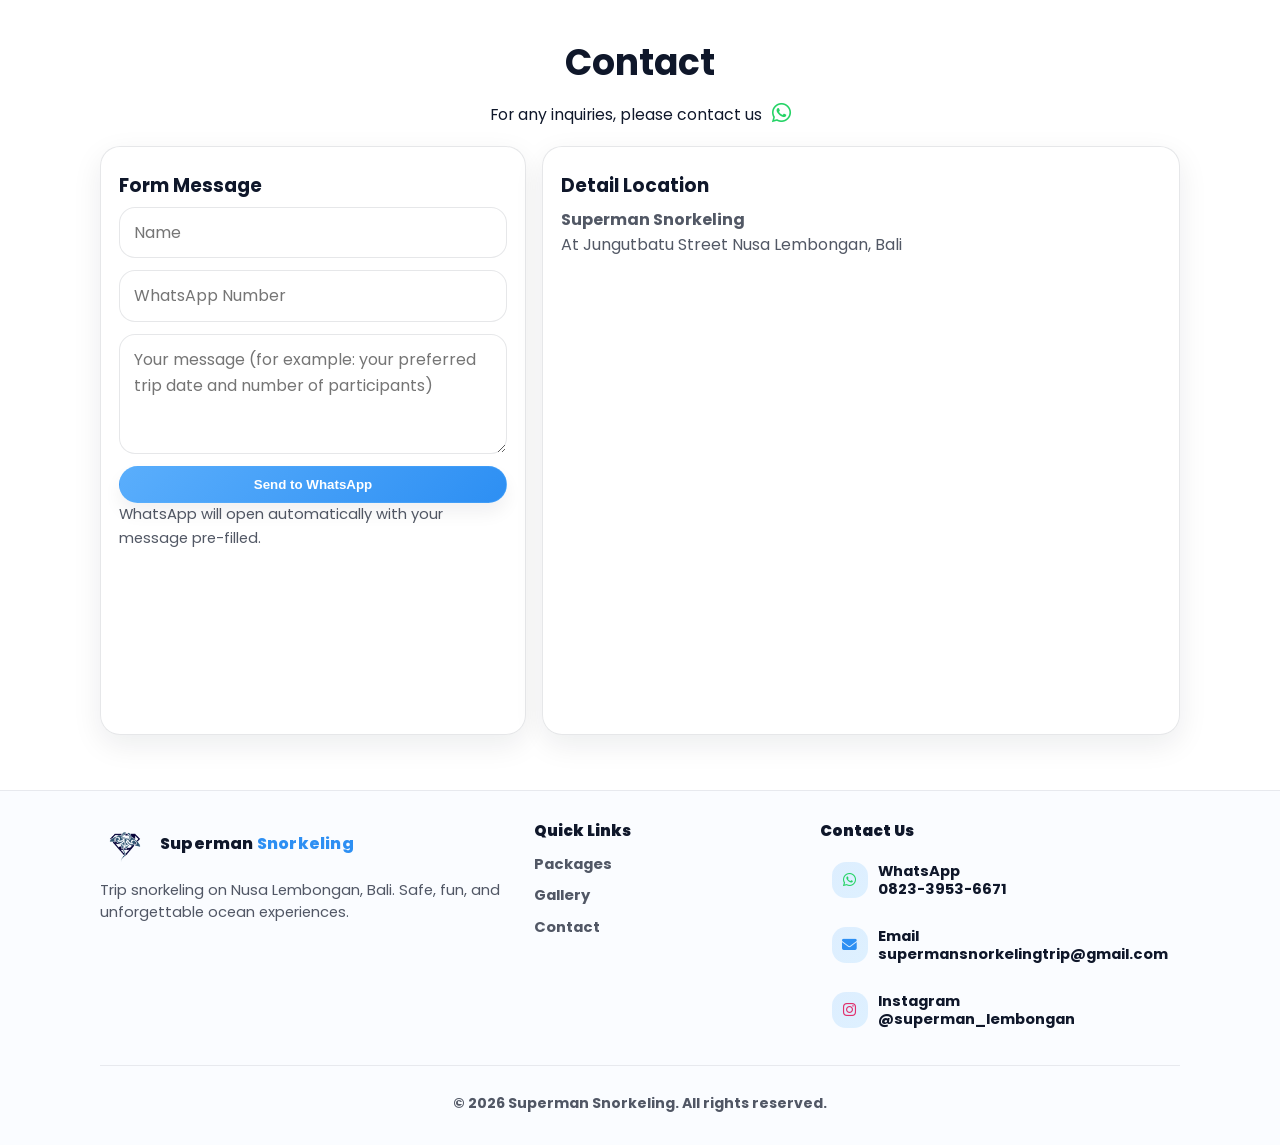
==== commit a1ec3eaf: "one" ====
--- a/index.html
+++ b/index.html
@@ -94,10 +94,10 @@
           </p>
         </div>
 
-        <div class="destinations-grid">
+        <div class="destination">
 
           <!-- Card 1 -->
-          <div class="destination-card">
+          <div class="destination-card dest-1">
             <img src="image/mangrove.jpeg" alt="Mangrove Point">
             <div class="destination-content">
               <h3>Mangrove Point</h3>
@@ -111,7 +111,7 @@
           </div>
 
           <!-- Card 2 -->
-          <div class="destination-card reverse">
+          <div class="destination-card dest-2">
             <img src="image/tiga.jpeg" alt="Manta Bay">
             <div class="destination-content">
               <h3>Manta Bay</h3>
@@ -125,7 +125,7 @@
           </div>
 
           <!-- Card 3 -->
-          <div class="destination-card">
+          <div class="destination-card dest-1">
             <img src="image/crystal.jpeg" alt="Crystal Bay">
             <div class="destination-content">
               <h3>Crystal Bay</h3>
--- a/style.css
+++ b/style.css
@@ -94,6 +94,20 @@
   color: rgba(255,255,255,.85);
 }
 
+header .nav{
+  width: 100%;
+  min-width: 0;
+}
+
+header nav ul{
+  display: flex;
+  gap: 18px;
+  align-items: center;
+  margin: 0;
+  padding: 0;
+  list-style: none;
+}
+
 /* brand tetap */
 .brand{
   display:flex;
@@ -176,7 +190,56 @@
   padding-top: 160px; /* sesuaikan jika header lebih tinggi/rendah */
 }
 
-
+@media (max-width: 900px){
+  /* rapetin padding header */
+  header .nav{
+    padding: 10px 0;
+    gap: 10px;
+  }
+
+  /* brand jangan bikin overflow */
+  header .brand{
+    min-width: 0;
+  }
+  header .brand span{
+    white-space: nowrap;
+  }
+
+  /* sembunyikan menu desktop */
+  header nav{
+    display: none;
+  }
+
+  /* tombol booking bisa disembunyikan biar muat (opsional) */
+  header .actions .btn.primary{
+    display: none;
+  }
+
+  /* menu icon tampil */
+  header .menu-toggle{
+    display: inline-flex;
+    align-items: center;
+    justify-content: center;
+  }
+
+  /* mobile menu full lebar container dan rapi */
+  header .mobile-menu{
+    display: none;
+    width: 100%;
+    margin-top: 10px;
+    padding: 12px;
+    border-radius: 16px;
+  }
+
+  header .mobile-menu.show{
+    display: block;
+  }
+
+  header .mobile-menu a{
+    display: block;
+    padding: 12px 10px;
+  }
+}
 
 .actions{display:flex; align-items:center; gap:10px}
 .btn{
@@ -205,8 +268,6 @@
 .mobile-menu a{
   display:block;
   padding: 12px 12px;
-  border:1px solid var(--stroke);
-  border-radius: 14px;
   margin-top:10px;
   background: rgba(255,255,255,.75);
   font-weight:700;
@@ -381,79 +442,83 @@
 .card h3{margin: 6px 0 6px}
 .card p{margin:0; color: var(--muted)}
 
-
-.hero-text{
-  max-width: 640px;
-}
-
-
-.slide-btn{
-  position: absolute;
-  top: 50%;
-  transform: translateY(-50%);
-  width: 46px;
-  height: 46px;
-  border-radius: 999px;
-  border: 1px solid rgba(255,255,255,.45);
-  background: rgba(255,255,255,.65);
-  font-size: 30px;
-  font-weight: 800;
-  cursor: pointer;
+/* =========================
+   DESTINATIONS (sesuai HTML: .destination + dest-1/dest-2)
+========================= */
+
+.destination{
+  display: grid;
+  gap: 40px;
+  margin-top: 40px;
+}
+
+/* base card */
+.destination-card{
+  display: grid;
+  gap: 28px;
+  align-items: start;
+}
+
+/* gambar */
+.destination-card img{
+  width: 100%;
+  height: 220px;
+  object-fit: cover;
+  border-radius: 20px;
+}
+
+/* text */
+.destination-content{
   display: flex;
-  align-items: center;
-  justify-content: center;
-  backdrop-filter: blur(10px);
-  transition: 0.2s ease;
-  z-index: 10; 
-  line-height: 1;
-  padding: 0;
-}
-
-.slide-btn.prev{
-  left: 16px;
-}
-
-.slide-btn.next{
-  right: 16px;
-}
-
-.slide-btn:hover{
-  background: rgba(255,255,255,.95);
-  transform: translateY(-50%) scale(1.06);
-}
-/* ===== Dots ===== */
-.dots{
-  position:absolute;
-  bottom: 14px;
-  left: 0;
-  right: 0;
-  display:flex;
-  justify-content:center;
-  gap:8px;
-  z-index: 10;
-}
-
-.dots button{
-  width: 10px;
-  height: 10px;
-  border-radius: 999px;
-  border: 0;
-  background: rgba(255,255,255,.65);
-  cursor:pointer;
-  transition:.2s ease;
-}
-
-.dots button.active{
-  width: 22px;
-  background: rgba(255,255,255,.95);
-}
-
-
-@media (max-width: 920px){
-  .hero-slider{
-    height: 320px;
-  }
-}
+  flex-direction: column;
+  justify-content: flex-start;
+}
+
+.destination-content h3{
+  margin: 0 0 12px;
+  font-size: 1.4rem;
+  font-weight: 900;
+}
+
+.destination-content p{
+  margin: 0;
+  line-height: 1.7;
+  color: var(--muted);
+  font-weight: 600;
+}
+
+/* ===== Layout 1: gambar kiri, teks kanan ===== */
+.destination-card.dest-1{
+  grid-template-columns: 360px 1fr;
+}
+
+.destination-card.dest-1 img{ grid-column: 1; }
+.destination-card.dest-1 .destination-content{ grid-column: 2; }
+
+/* ===== Layout 2: teks kiri, gambar kanan ===== */
+.destination-card.dest-2{
+  grid-template-columns: 1fr 360px;
+}
+
+.destination-card.dest-2 .destination-content{ grid-column: 1; }
+.destination-card.dest-2 img{ grid-column: 2; }
+
+/* MOBILE: jadi 1 kolom */
+@media (max-width: 900px){
+  .destination-card.dest-1,
+  .destination-card.dest-2{
+    grid-template-columns: 1fr;
+  }
+
+  .destination-card.dest-1 img,
+  .destination-card.dest-2 img,
+  .destination-card.dest-1 .destination-content,
+  .destination-card.dest-2 .destination-content{
+    grid-column: auto;
+  }
+}
+
+
 
 
 /* ===== Packages ===== */
@@ -494,8 +559,6 @@
   /* ini yang penting */
   max-width: calc(100% - 115px); 
 }
-
-
 
 .card.package .muted{
   margin: 0 0 14px;
@@ -793,28 +856,6 @@
   .gallery .small{
     height: 220px;
   }
-}@media(max-width: 920px){
-  .gallery{
-    grid-template-columns: 1fr;
-  }
-
-  .gallery .big{
-    height: 280px;
-  }
-
-  .gallery .small{
-    height: 180px;
-  }
-}
-
-@media(max-width: 520px){
-  .gallery-smalls{
-    grid-template-columns: 1fr;
-  }
-
-  .gallery .small{
-    height: 220px;
-  }
 }
 
 
@@ -1213,120 +1254,6 @@
 }
 
 
-/* =========================
-   DESTINATIONS SECTION
-========================= */
-
-.destinations-grid{
-  display: grid;
-  gap: 40px;
-  margin-top: 40px;
-}
-
-.destination-card{
-  display: grid;
-  grid-template-columns: 360px 1fr;
-  gap: 28px;
-  align-items: start;
-}
-
-
-/* IMAGE */
-.destination-card img{
-  width: 100%;
-  height: 220px;
-  object-fit: cover;
-  border-radius: 20px;
-}
-
-/* TEXT */
-.destination-content h3{
-  margin: 0 0 12px;
-  font-size: 1.4rem;
-  font-weight: 900;
-}
-
-.destination-content{
-  display: flex;
-  flex-direction: column;
-  justify-content: flex-start;
-}
-
-
-.destination-content p{
-  margin: 0;
-  line-height: 1.7;
-  color: var(--muted);
-  font-weight: 600;
-}
-
-/* REVERSE (gambar kanan, teks kiri) */
-.destination-card.reverse{
-  grid-template-columns: 1fr 360px;
-}
-
-.destination-card.reverse img{
-  grid-column: 2;
-}
-
-.destination-card.reverse .destination-content{
-  grid-column: 1;
-}
-
-/* MOBILE */
-@media (max-width: 900px){
-  .destination-card,
-  .destination-card.reverse{
-    grid-template-columns: 1fr;
-  }
-
-  .destination-card img{
-    height: 220px;
-  }
-}
-
-
-
-/* =========================
-   DESTINATIONS ANIMATION
-========================= */
-.destination-card{
-  opacity: 0;
-  transform: translateY(14px);
-  transition: opacity .6s ease, transform .6s ease;
-}
-
-.destination-card.is-visible{
-  opacity: 1;
-  transform: translateY(0);
-}
-
-/* slide direction: odd from left, even from right */
-.destination-card.is-visible:nth-child(odd){
-  animation: slideInLeft .6s ease both;
-}
-
-.destination-card.is-visible:nth-child(even){
-  animation: slideInRight .6s ease both;
-}
-
-@keyframes slideInLeft{
-  from{ transform: translateX(-24px); opacity: 0; }
-  to{ transform: translateX(0); opacity: 1; }
-}
-
-@keyframes slideInRight{
-  from{ transform: translateX(24px); opacity: 0; }
-  to{ transform: translateX(0); opacity: 1; }
-}
-
-/* accessibility */
-@media (prefers-reduced-motion: reduce){
-  .destination-card,
-  .destination-card.is-visible{
-    opacity: 1;
-    transform: none;
-    animation: none;
-    transition: none;
-  }
-}
+
+
+
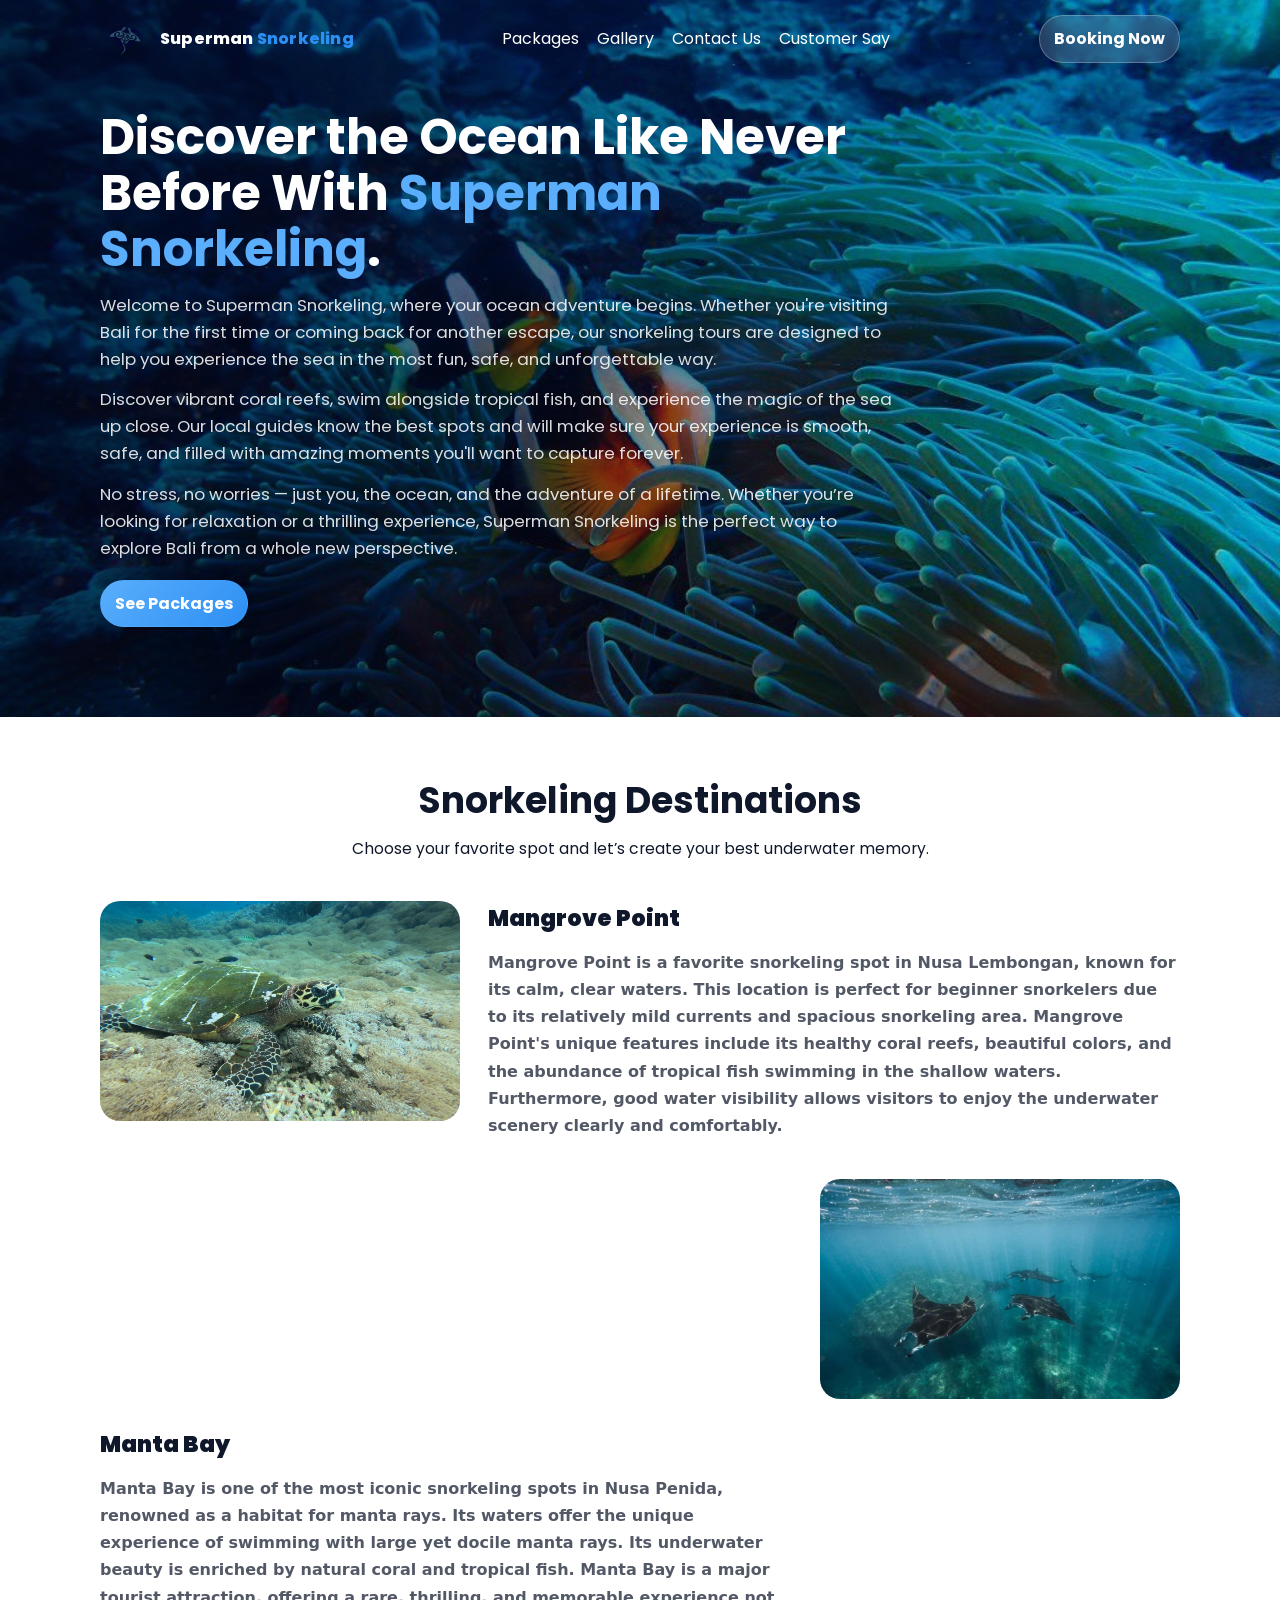
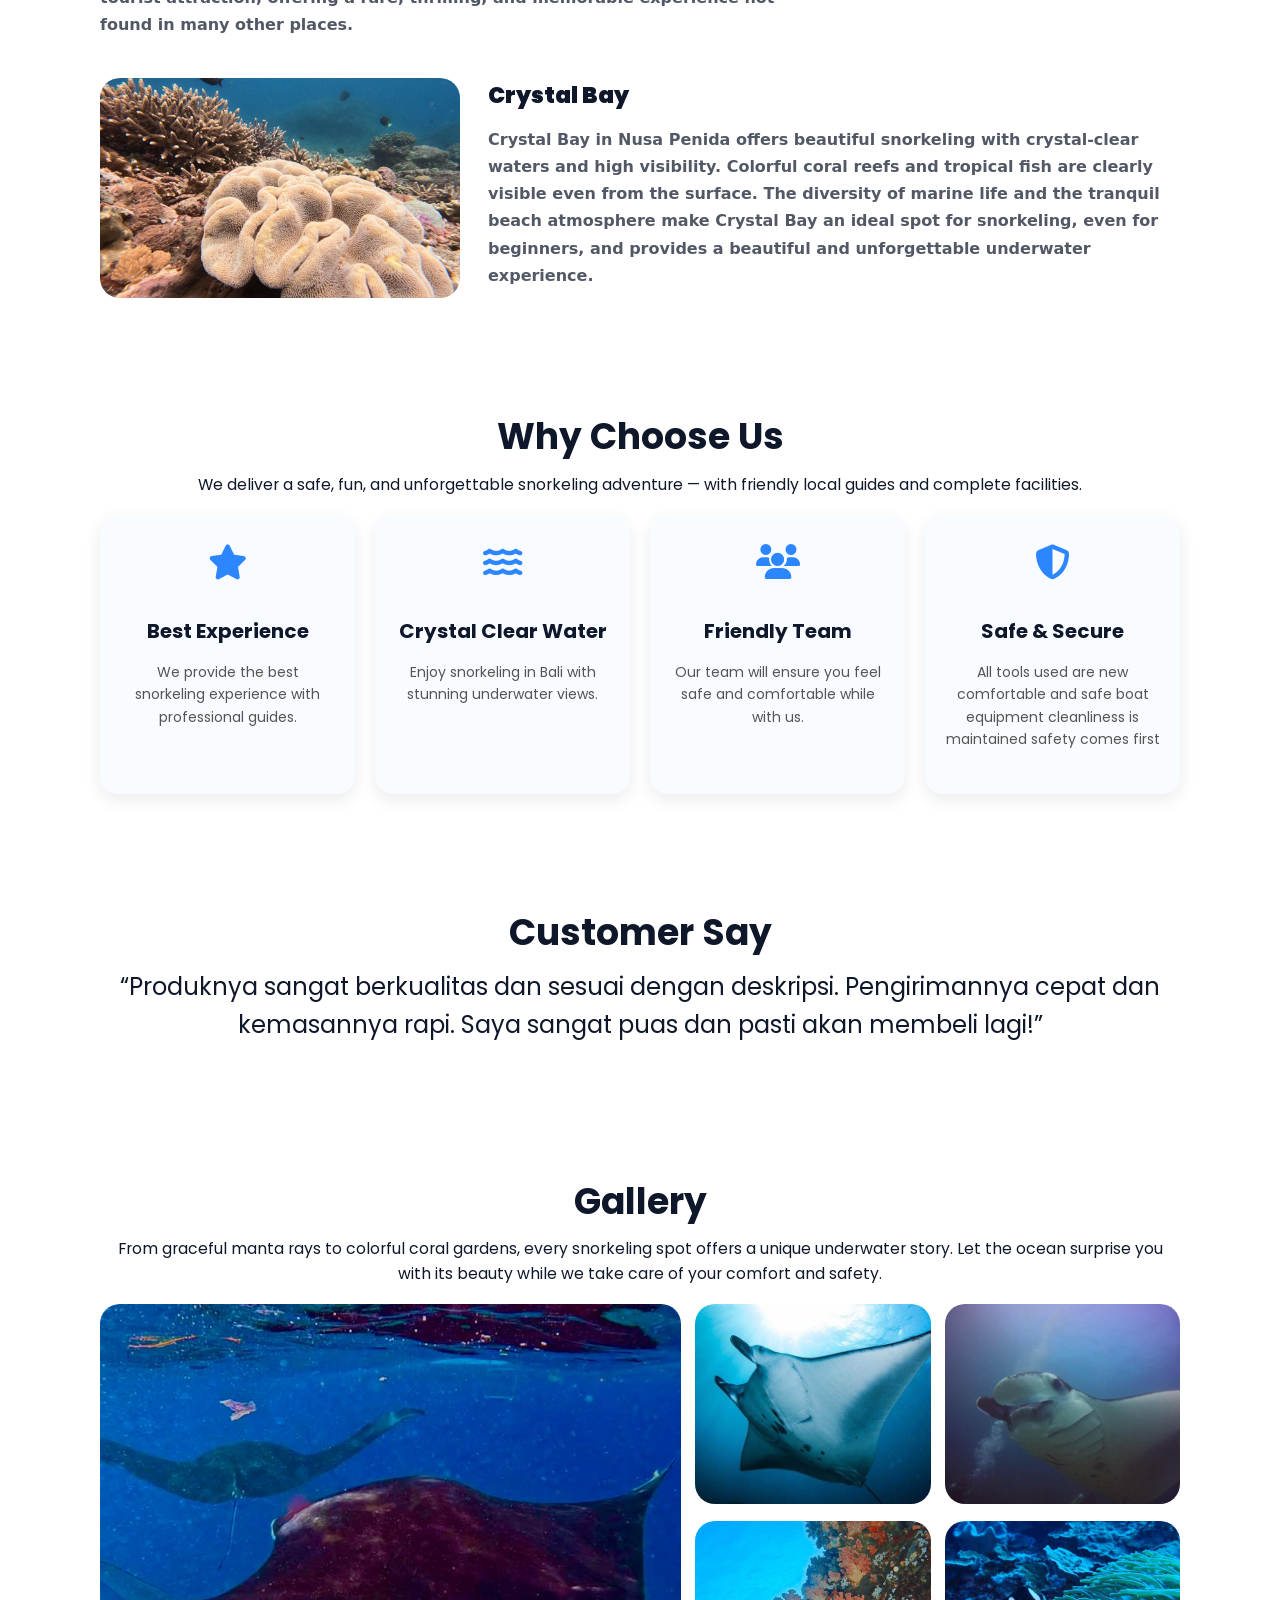
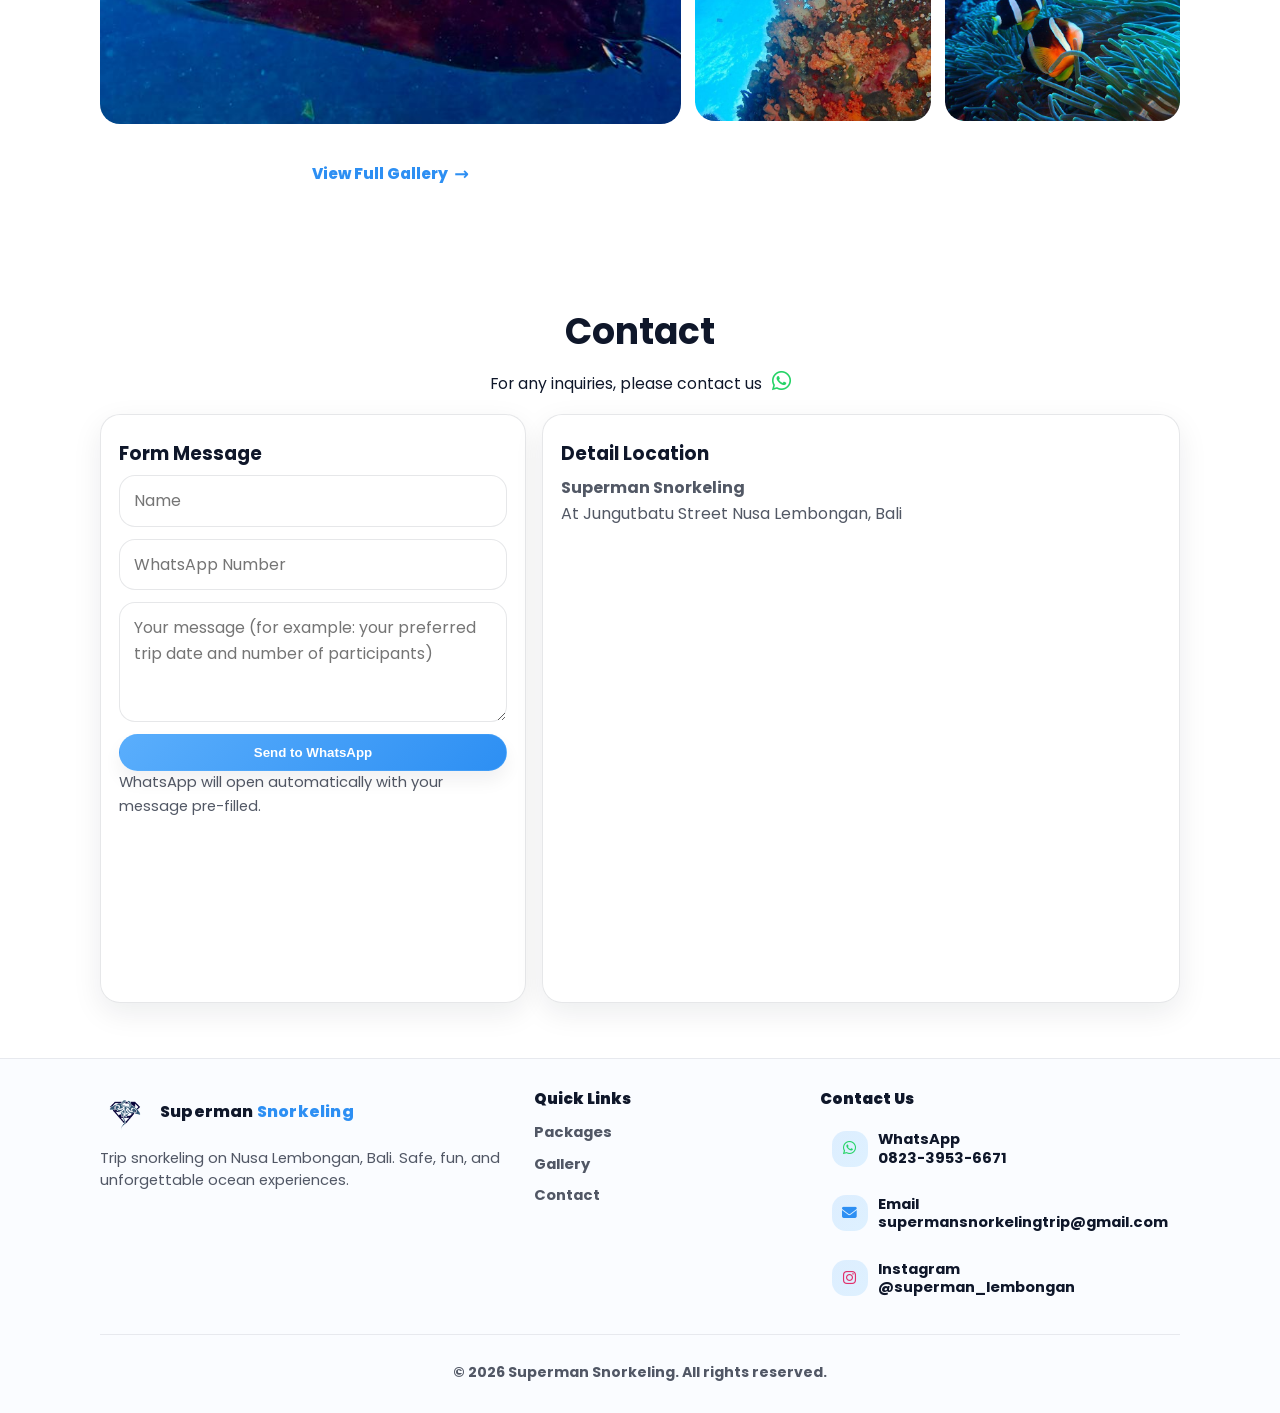
==== commit e122c812: "today commit" ====
--- a/index.html
+++ b/index.html
@@ -29,7 +29,8 @@
           <ul>
             <li><a href="packages.html">Packages</a></li>
             <li><a href="gallery.html">Gallery</a></li>
-            <li><a href="#contact">Contact</a></li>
+            <li><a href="#contact">Contact Us</a></li>
+            <li><a href="#testimoni">Customer Say</a></li>
           </ul>
         </nav>
 
@@ -44,7 +45,8 @@
       <div class="mobile-menu" id="mobileMenu">
         <a href="packages.html">Packages</a>
         <a href="gallery.html">Gallery</a>
-        <a href="#contact">Contact</a>
+        <a href="#contact">Contact Us</a>
+        <a href="#testimoni">Customer Say</a>
       </div>
     </div>
   </header>
@@ -176,8 +178,22 @@
           <div class="why-box">
             <i class="fas fa-shield-alt"></i>
             <h3>Safe & Secure</h3>
-            <p>All tools used are new comfortable and safe boat equipment cleanliness is maintained safety comes first            </p>
-          </div>
+            <p>All tools used are new comfortable and safe boat equipment cleanliness is maintained safety comes first</p>
+          </div>
+      </div>
+    </section>
+
+
+    <section id="testimoni">
+      <div class="container">
+        <div class="section-title">
+          <div>
+            <h2>Customer Say</h2>
+          </div>
+          <div class="testi">
+            <p>“Produknya sangat berkualitas dan sesuai dengan deskripsi. Pengirimannya cepat dan kemasannya rapi. Saya sangat puas dan pasti akan membeli lagi!”</p>
+          </div>
+        </div>
       </div>
     </section>
 
--- a/style.css
+++ b/style.css
@@ -46,26 +46,25 @@
 }
 @media (max-width: 768px){
   main{
-    margin: 12px;            
-    border-radius: 16px;
+    margin: 0;            
+    border-radius: ;
     background: rgba(255,255,255,0.82);
   }
 }
 
 
-/* ===== Header (overlay di atas hero, tanpa card) ===== */
 header{
-  position: fixed;              /* overlay di atas gambar */
+  position: fixed;             
   top: 0;
   left: 0;
   width: 100%;
   z-index: 9999;
   transition: transform .25s ease, opacity .25s ease;
 
-  background: transparent;      /* hilangin card */
+  background: transparent;     
   border-bottom: 0;
   box-shadow: none;
-  backdrop-filter: none;        /* optional: matikan blur */
+  backdrop-filter: none;        
 }
 
 header.hide{
@@ -74,7 +73,7 @@
   pointer-events: none;
 }
 
-/* nav layout tetap */
+
 .nav{
   display:flex;
   align-items:center;
@@ -83,7 +82,7 @@
   padding:14px 0;
 }
 
-/* teks & link jadi putih biar kebaca di bg */
+
 header .brand,
 header nav a{
   color: #fff;
@@ -108,7 +107,6 @@
   list-style: none;
 }
 
-/* brand tetap */
 .brand{
   display:flex;
   align-items:center;
@@ -118,7 +116,6 @@
   text-decoration: none;
 }
 
-/* logo kamu tetap */
 .logo{
   width: 50px;
   height: 50px;
@@ -133,7 +130,6 @@
   display: block;
 }
 
-/* tombol Booking Now biar cocok di atas bg */
 header .btn.primary{
   background: rgba(255,255,255,.14);
   border: 1px solid rgba(255,255,255,.25);
@@ -141,7 +137,6 @@
   backdrop-filter: blur(10px);
 }
 
-/* tombol menu icon */
 header .btn.icon{
   background: rgba(255,255,255,.14);
   border: 1px solid rgba(255,255,255,.25);
@@ -149,14 +144,14 @@
   backdrop-filter: blur(10px);
 }
 
-/* ===== Mobile menu (dropdown) ===== */
+
 .mobile-menu{
   position: absolute;
   top: 100%;
   right: 0;
   left: 0;
 
-  display: none;                 /* default hidden */
+  display: none;                
   margin: 10px 0 0;
   padding: 12px;
 
@@ -180,24 +175,23 @@
   border-radius: 12px;
 }
 
-/* class ini kamu aktifkan dari JS saat menu dibuka */
+
 .mobile-menu.show{
   display: block;
 }
 
-/* ===== Biar hero nggak ketutup header fixed ===== */
+
 .hero.hero-bg{
-  padding-top: 160px; /* sesuaikan jika header lebih tinggi/rendah */
+  padding-top: 160px; 
 }
 
 @media (max-width: 900px){
-  /* rapetin padding header */
   header .nav{
     padding: 10px 0;
     gap: 10px;
   }
 
-  /* brand jangan bikin overflow */
+  
   header .brand{
     min-width: 0;
   }
@@ -205,30 +199,26 @@
     white-space: nowrap;
   }
 
-  /* sembunyikan menu desktop */
+ 
   header nav{
     display: none;
   }
 
-  /* tombol booking bisa disembunyikan biar muat (opsional) */
   header .actions .btn.primary{
     display: none;
   }
 
-  /* menu icon tampil */
   header .menu-toggle{
     display: inline-flex;
     align-items: center;
     justify-content: center;
   }
 
-  /* mobile menu full lebar container dan rapi */
   header .mobile-menu{
     display: none;
     width: 100%;
     margin-top: 10px;
     padding: 12px;
-    border-radius: 16px;
   }
 
   header .mobile-menu.show{
@@ -286,7 +276,7 @@
 
 .hero.hero-bg{
   position: relative;
-  padding: 110px 0 90px;   /* tinggi area hero */
+  padding: 110px 0 90px;   
   border-radius: 0;
   overflow: hidden;
 }
@@ -443,7 +433,7 @@
 .card p{margin:0; color: var(--muted)}
 
 /* =========================
-   DESTINATIONS (sesuai HTML: .destination + dest-1/dest-2)
+   DESTINATIONS 
 ========================= */
 
 .destination{
@@ -517,6 +507,47 @@
     grid-column: auto;
   }
 }
+/* awalnya disembunyikan */
+.destination-card{
+  opacity: 0;
+  transform: translateY(14px);
+  transition: opacity .6s ease, transform .6s ease;
+  will-change: transform, opacity;
+}
+
+/* saat terlihat */
+.destination-card.is-visible{
+  opacity: 1;
+  transform: translateY(0);
+}
+
+/* ganjil dari kiri, genap dari kanan */
+.destination-card.is-visible:nth-child(odd){
+  animation: slideInLeft .6s ease both;
+}
+.destination-card.is-visible:nth-child(even){
+  animation: slideInRight .6s ease both;
+}
+
+@keyframes slideInLeft{
+  from{ transform: translateX(-24px); opacity: 0; }
+  to{ transform: translateX(0); opacity: 1; }
+}
+@keyframes slideInRight{
+  from{ transform: translateX(24px); opacity: 0; }
+  to{ transform: translateX(0); opacity: 1; }
+}
+
+/* accessibility */
+@media (prefers-reduced-motion: reduce){
+  .destination-card,
+  .destination-card.is-visible{
+    opacity: 1;
+    transform: none;
+    animation: none;
+    transition: none;
+  }
+}
 
 
 
@@ -529,6 +560,45 @@
   gap: 18px;
   align-items: stretch;
 }
+
+.page-packages header{
+  position: sticky;
+  top: 0;
+  z-index: 1000;
+
+  background: rgba(247, 251, 255, 0.95);
+  backdrop-filter: blur(14px);
+  border-bottom: 1px solid var(--stroke);
+}
+
+/* warna teks & link */
+.page-packages header,
+.page-packages header a{
+  color: #0f172a; /* gelap, kebaca */
+}
+
+/* hover link */
+.page-packages header nav a:hover{
+  color: var(--primary-2);
+}
+
+/* logo text */
+.page-packages .brand{
+  color: #0f172a;
+}
+
+/* tombol Booking Now */
+.page-packages header .btn.primary{
+  background: var(--primary-2);
+  color: #fff;
+  border: none;
+}
+
+/* icon menu (kalau mobile) */
+.page-packages header .menu-toggle{
+  color: #0f172a;
+}
+
 
 .card.package{
   border: 1px solid rgba(15,23,42,.08); 
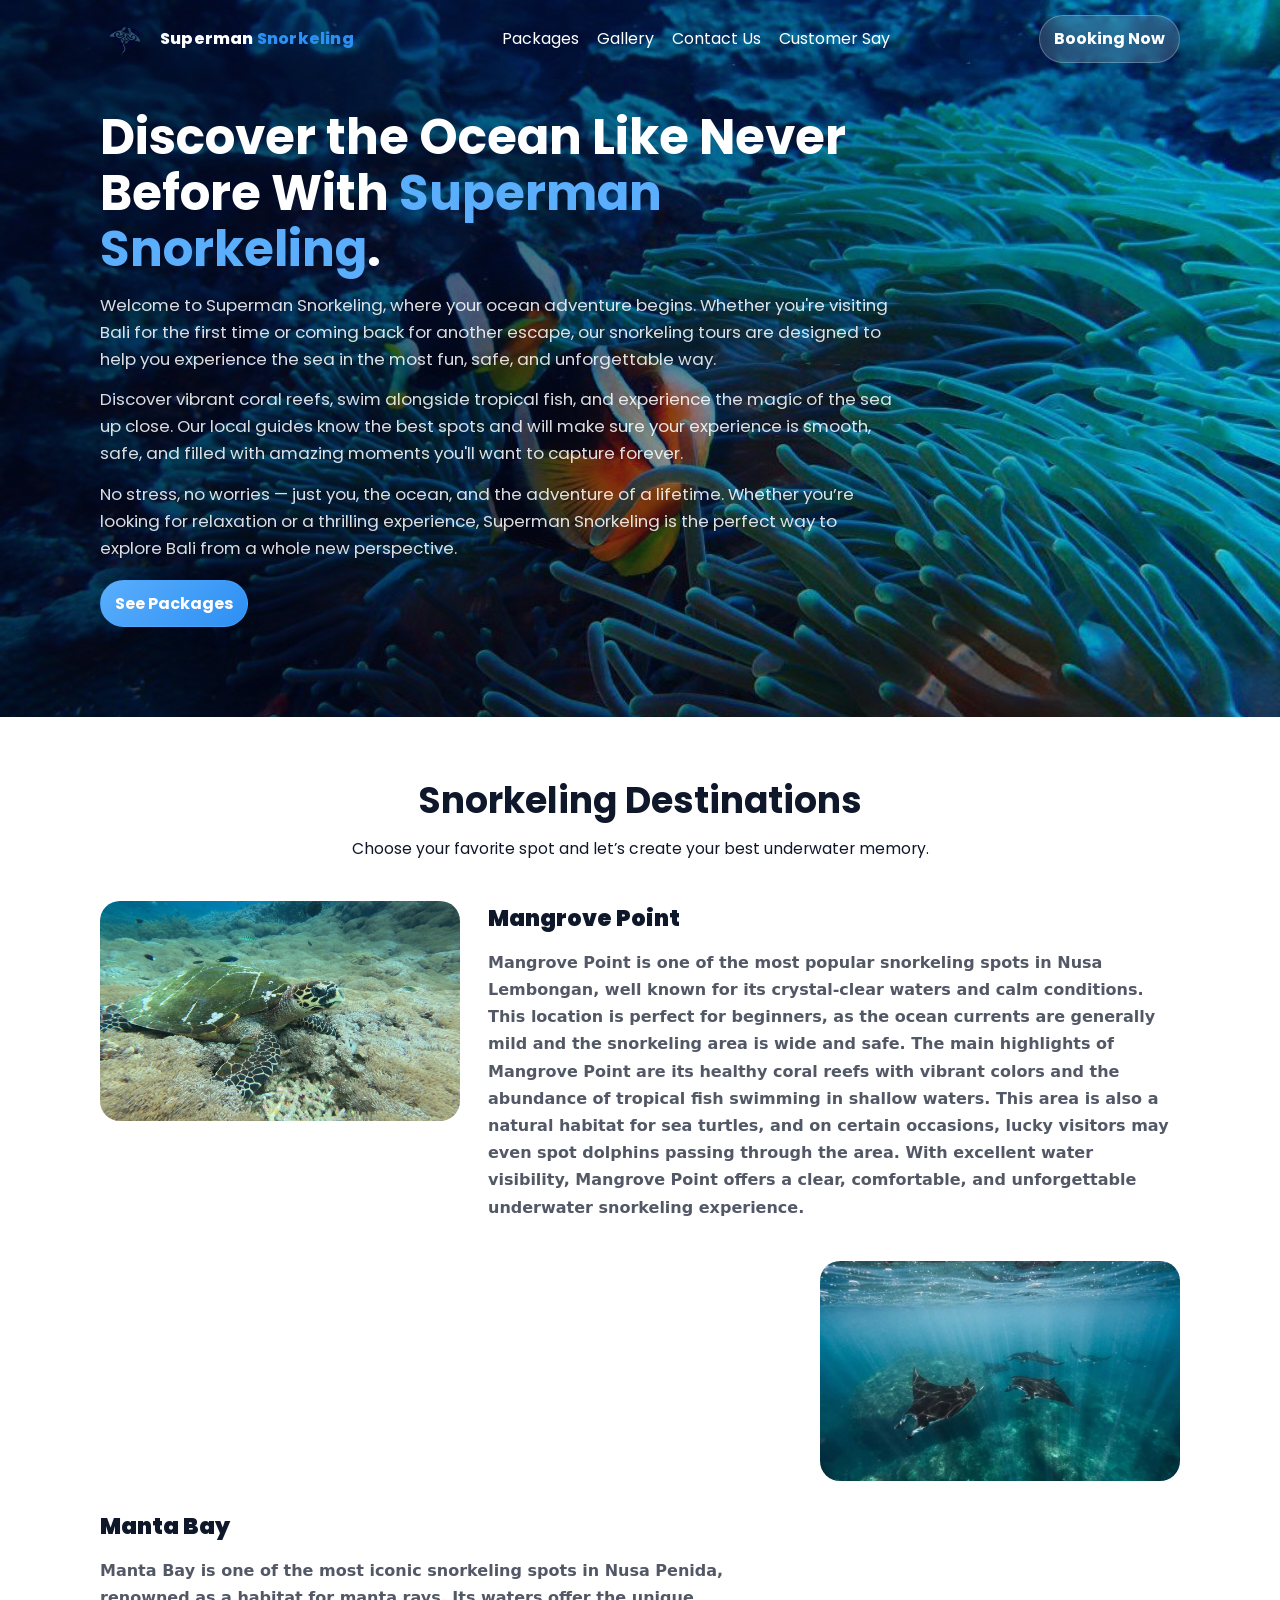
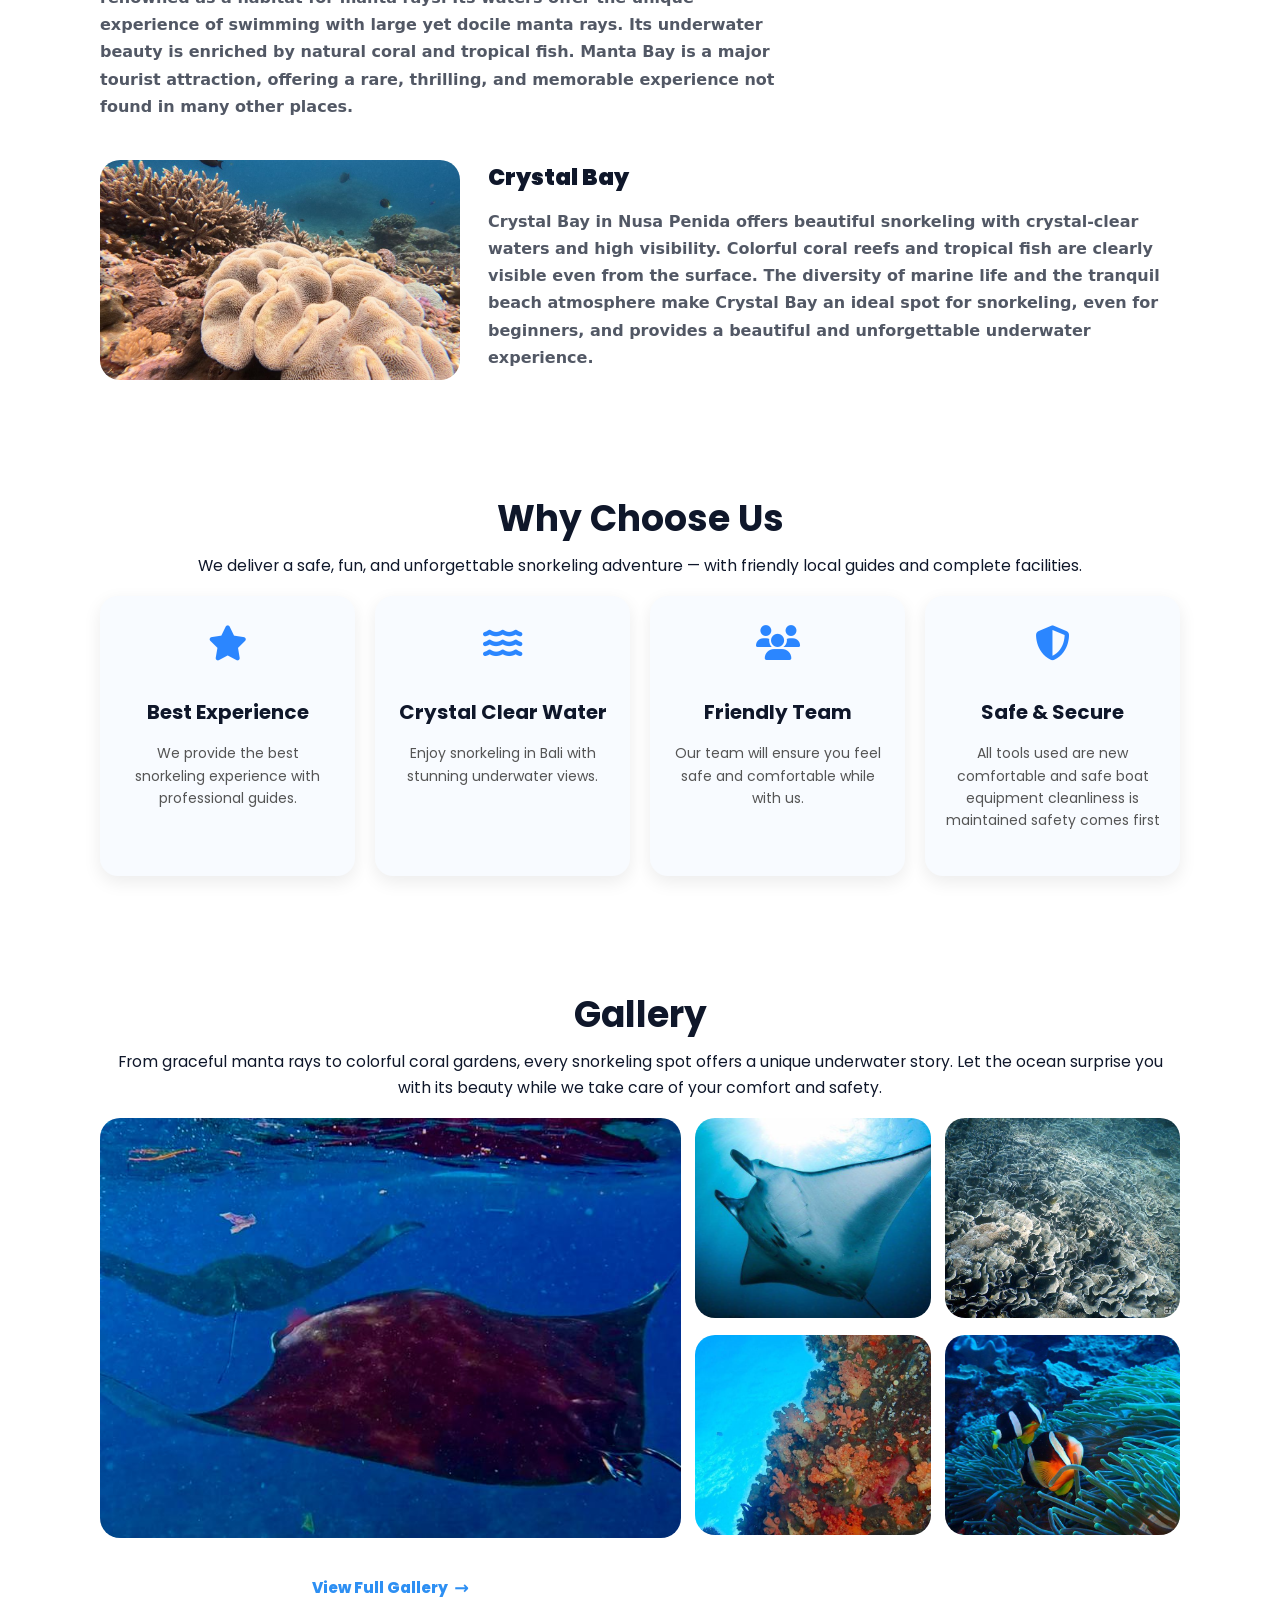
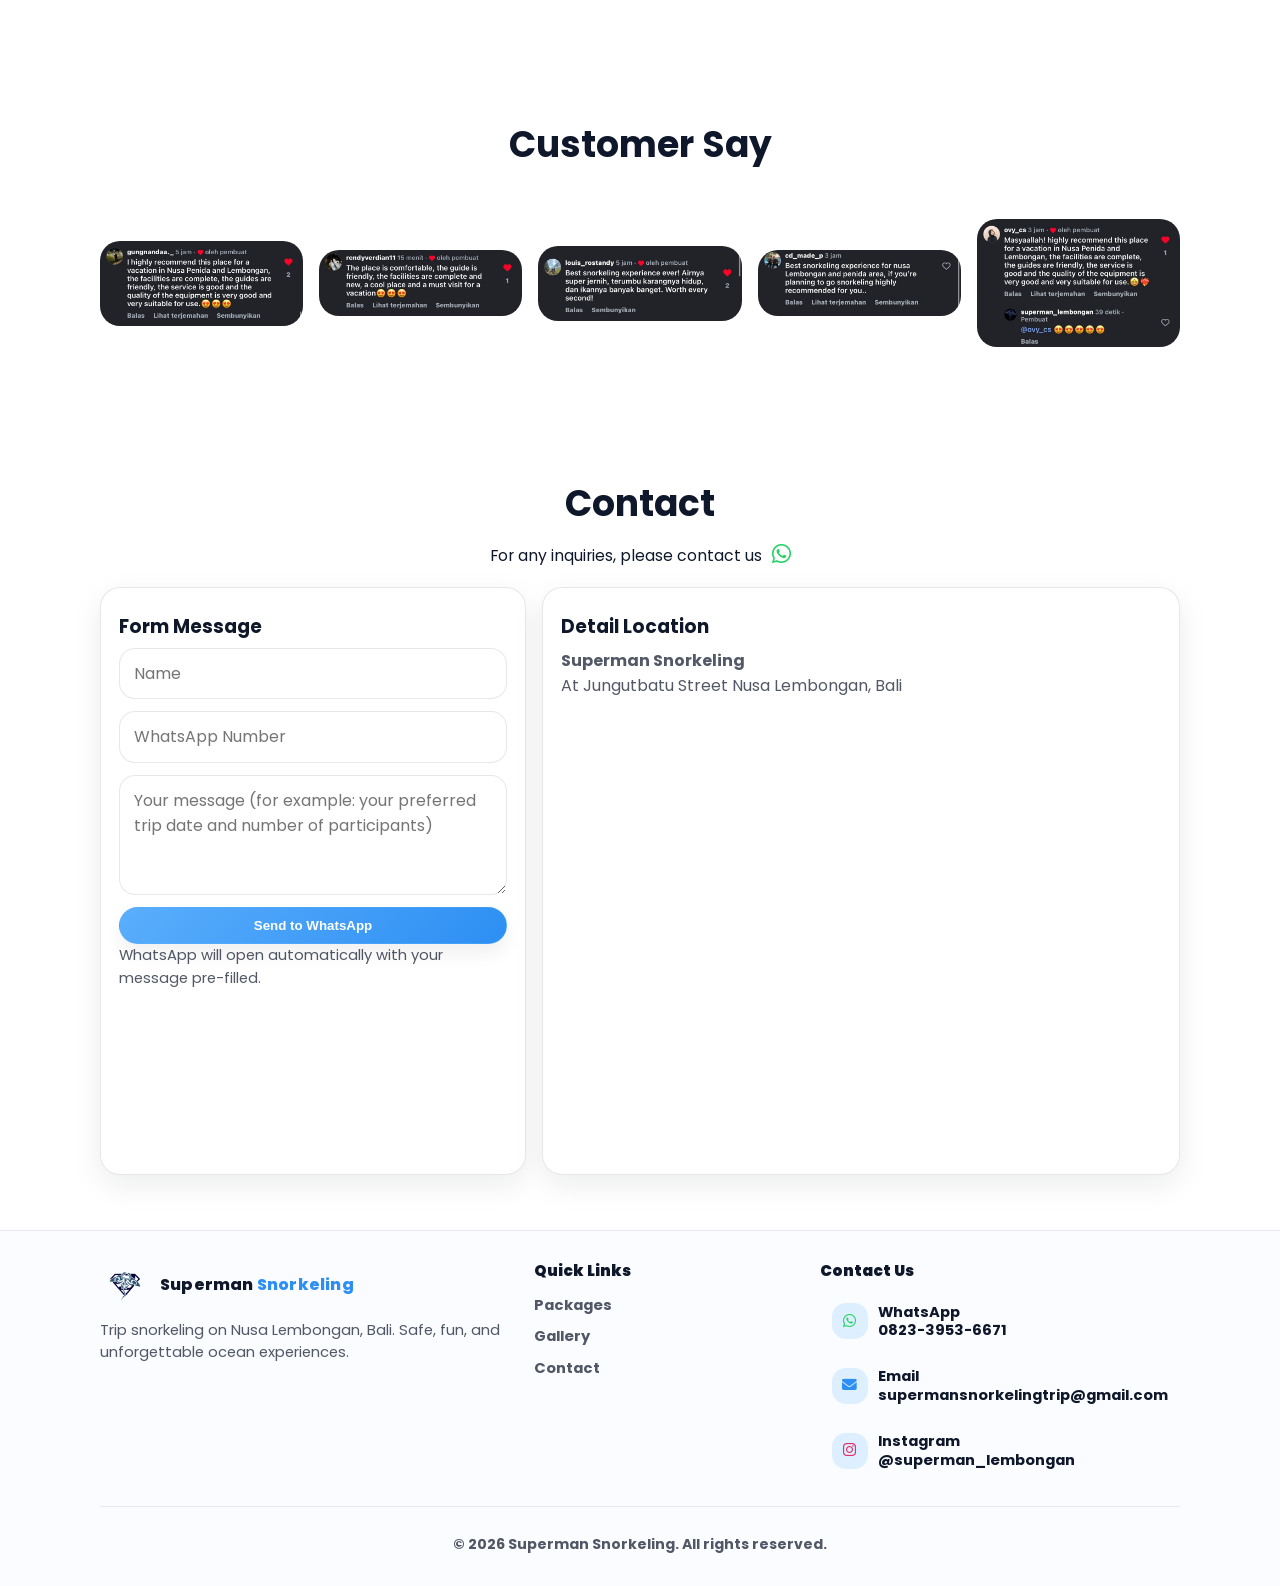
==== commit 3230ab5f: "update4" ====
--- a/index.html
+++ b/index.html
@@ -104,10 +104,9 @@
             <div class="destination-content">
               <h3>Mangrove Point</h3>
               <p>
-                Mangrove Point is a favorite snorkeling spot in Nusa Lembongan, known for its calm, clear waters. 
-                This location is perfect for beginner snorkelers due to its relatively mild currents and spacious snorkeling area. 
-                Mangrove Point's unique features include its healthy coral reefs, beautiful colors, and the abundance of tropical fish swimming in the shallow waters. 
-                Furthermore, good water visibility allows visitors to enjoy the underwater scenery clearly and comfortably.
+                Mangrove Point is one of the most popular snorkeling spots in Nusa Lembongan, well known for its crystal-clear waters and calm conditions. This location is perfect for beginners, as the ocean currents are generally mild and the snorkeling area is wide and safe.
+                The main highlights of Mangrove Point are its healthy coral reefs with vibrant colors and the abundance of tropical fish swimming in shallow waters. This area is also a natural habitat for sea turtles, and on certain occasions, lucky visitors may even spot dolphins passing through the area.
+                With excellent water visibility, Mangrove Point offers a clear, comfortable, and unforgettable underwater snorkeling experience.
               </p>
             </div>
           </div>
@@ -184,18 +183,6 @@
     </section>
 
 
-    <section id="testimoni">
-      <div class="container">
-        <div class="section-title">
-          <div>
-            <h2>Customer Say</h2>
-          </div>
-          <div class="testi">
-            <p>“Produknya sangat berkualitas dan sesuai dengan deskripsi. Pengirimannya cepat dan kemasannya rapi. Saya sangat puas dan pasti akan membeli lagi!”</p>
-          </div>
-        </div>
-      </div>
-    </section>
 
     <!-- GALLERY -->
     <section id="gallery">
@@ -220,7 +207,7 @@
             </div>
 
             <div class="small">
-              <img src="image/enam.jpeg" alt="Snorkeling photo 7">
+              <img src="image/satu.jpeg" alt="Snorkeling photo 7">
             </div>
 
             <div class="small">
@@ -245,6 +232,28 @@
     </section>
 
 
+
+    
+    <section id="testimoni">
+      <div class="container">
+        <div class="section-title">
+          <div>
+            <h2>Customer Say</h2>
+          </div>
+          <div class="testi">
+            <div class="small">
+              <img src="image/testi 1.jpeg" alt="testimoni says">
+              <img src="image/testi 2.jpeg" alt="testimoni Customer">
+              <img src="image/testi 3.jpeg" alt="testimoni snorkeling">
+              <img src="image/testi 4.jpeg" alt="testimoni Customer">
+              <img src="image/testi 5.jpeg" alt="testimoni snorkeling">
+            </div>
+          </div>
+        </div>
+      </div>
+    </section>
+
+    
     <!-- CONTACT -->
     <section id="contact">
       <div class="container">
--- a/style.css
+++ b/style.css
@@ -546,6 +546,45 @@
     transform: none;
     animation: none;
     transition: none;
+  }
+}
+
+
+
+
+/* wrapper */
+.testi{
+  margin-top: 40px;
+}
+
+/* default: HP (1 kolom, rata tengah) */
+.testi .small{
+  display: grid;
+  grid-template-columns: 1fr;
+  gap: 16px;
+  justify-items: center;     /* bikin item di tengah */
+}
+
+/* gambar */
+.testi .small img{
+  width: min(420px, 90%);    /* max 420px, tapi tetap responsif */
+  height: auto;              /* biar ga kepotong */
+  object-fit: contain;       /* aman untuk landscape */
+  border-radius: 20px;
+  display: block;
+}
+
+/* laptop ke atas: berjejer kesamping */
+@media (min-width: 992px){
+  .testi .small{
+    grid-template-columns: repeat(5, 1fr); /* karena kamu ada 5 gambar */
+    align-items: center;
+    justify-items: center;
+  }
+
+  .testi .small img{
+    width: 100%;
+    max-width: 220px;        /* biar seragam */
   }
 }
 
